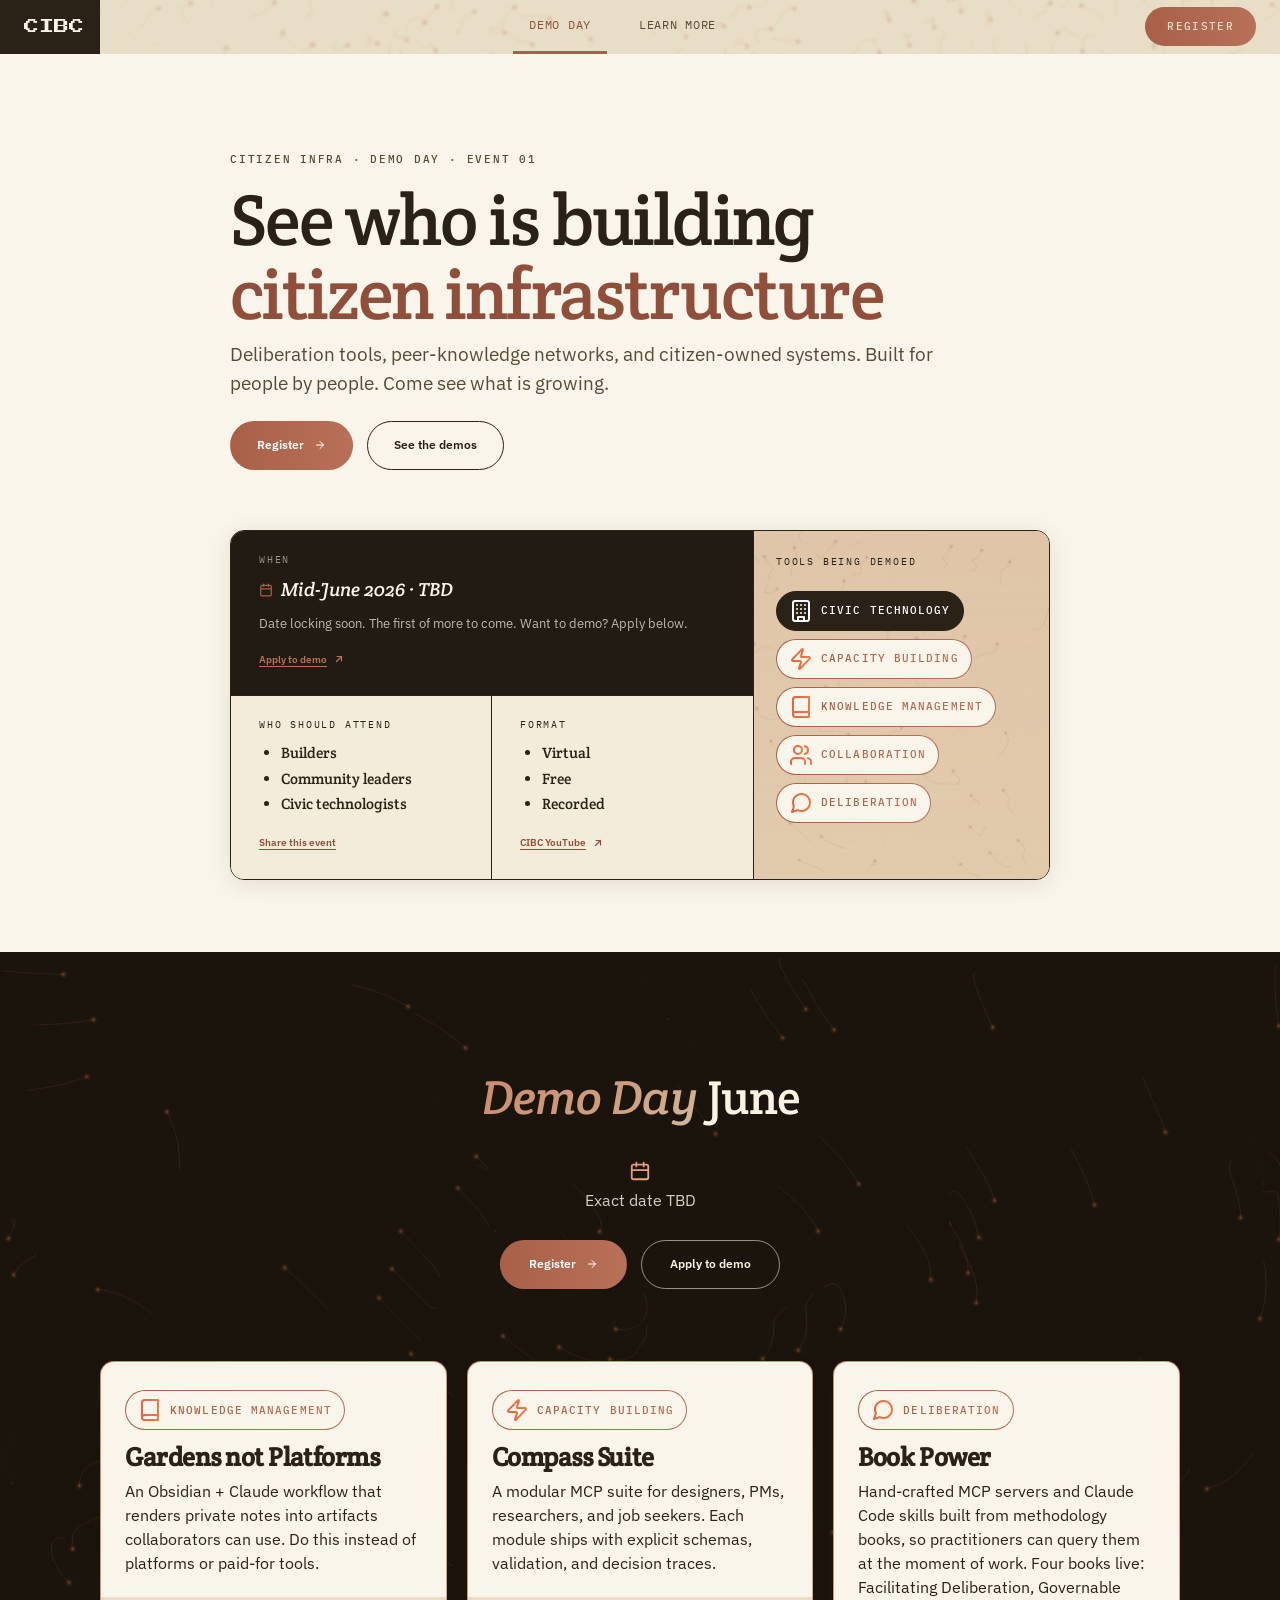
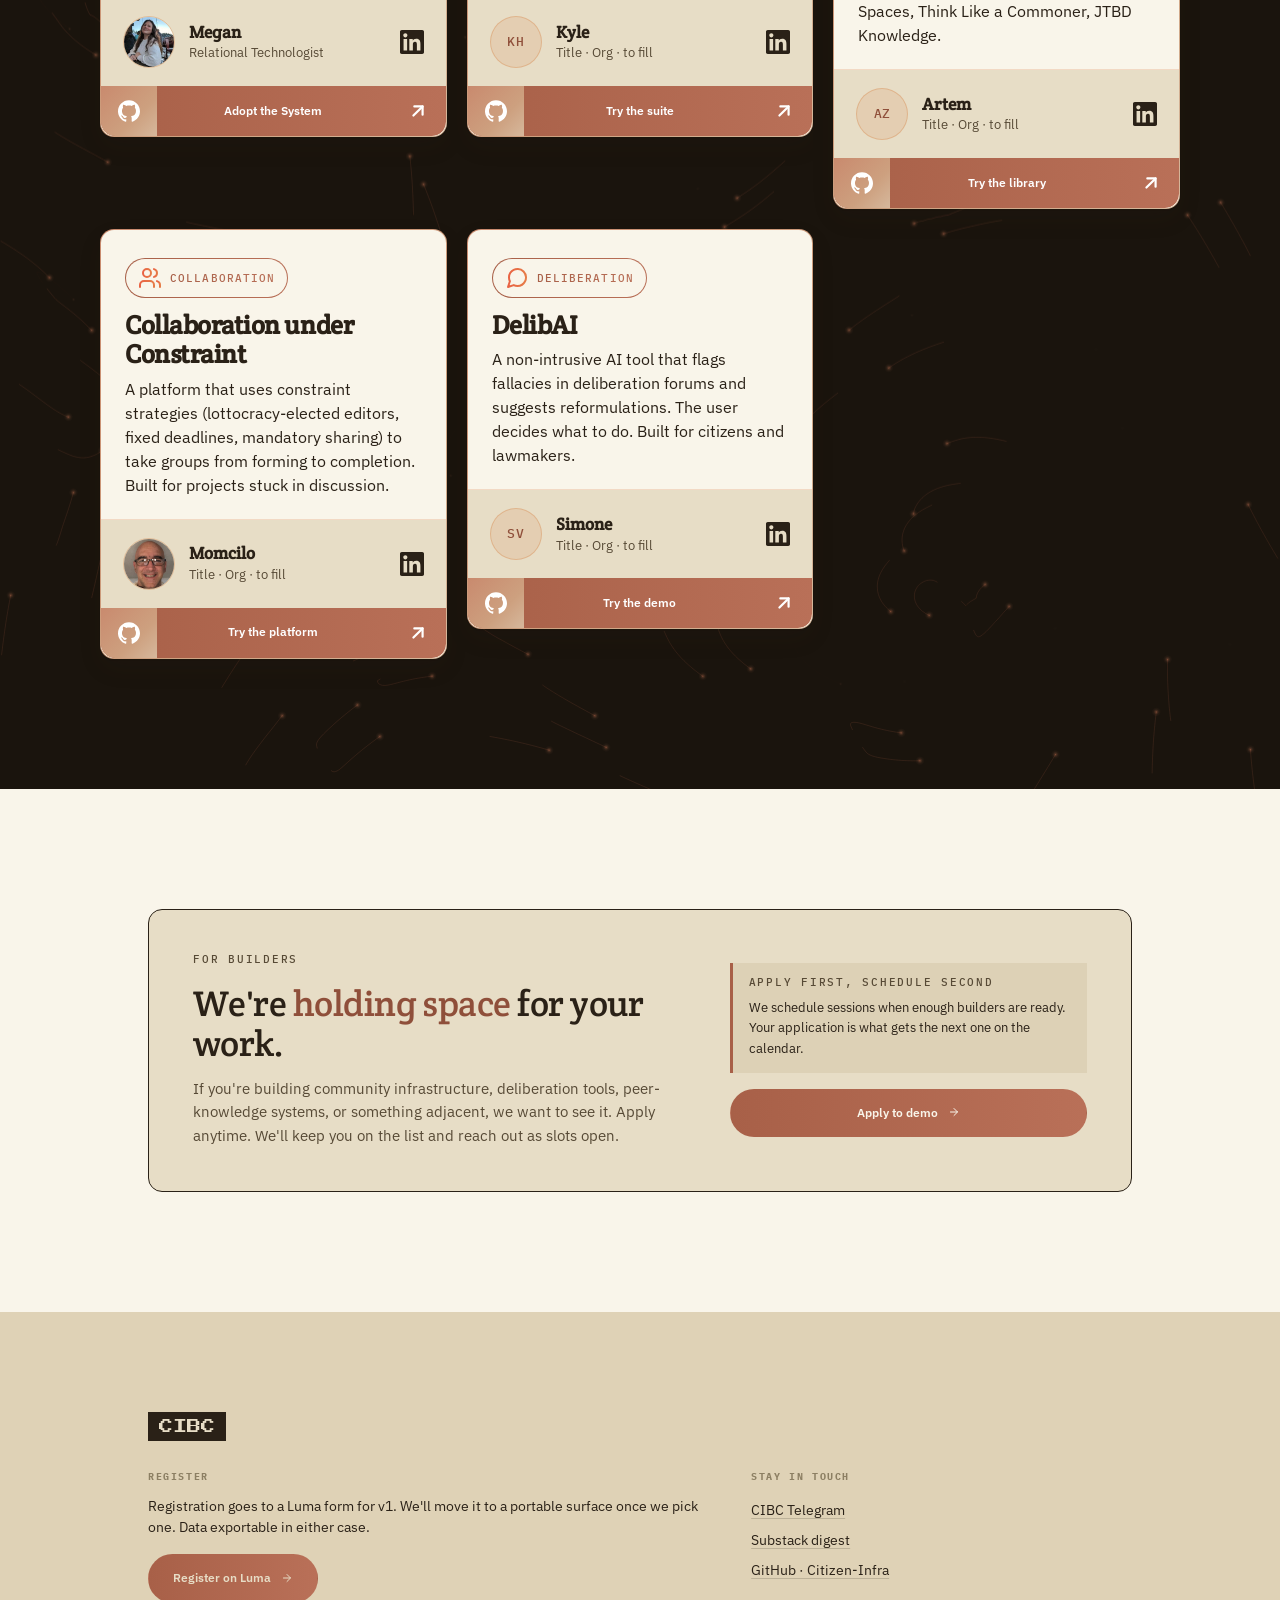
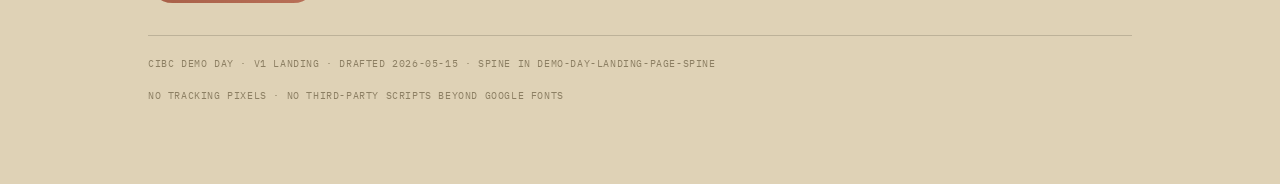
==== index.html @ 802aef47 "Extract shared styles into theme.css across all pages Factor common CSS out of the 6 pages into a si" ====
<!DOCTYPE html>
<html lang="en">
<head>
<meta charset="UTF-8">
<link rel="icon" href="assets/favicon.svg" type="image/svg+xml">
<meta name="viewport" content="width=device-width, initial-scale=1.0">
<title>CIBC Demo Day · Register</title>
<link rel="preconnect" href="https://fonts.googleapis.com">
<link rel="preconnect" href="https://fonts.gstatic.com" crossorigin>
<link href="https://fonts.googleapis.com/css2?family=Crete+Round:ital@0;1&family=IBM+Plex+Sans:wght@400;500;600;700&family=IBM+Plex+Mono:wght@400;500&family=Caveat:wght@500;600;700&family=Press+Start+2P&display=swap" rel="stylesheet">
<link rel="stylesheet" href="theme.css">
<style>
  
  * { box-sizing: border-box; margin: 0; padding: 0; }
    html { background: var(--bg-warm-2); min-height: 100vh; }
  html, body {
    color: var(--ink);
    font-family: var(--body);
    font-size: 16px;
    line-height: 1.55;
    -webkit-font-smoothing: antialiased;
    text-rendering: optimizeLegibility;
  }
  body { background: var(--paper-white); }
  ::selection { background: var(--accent); color: var(--paper-white); }
  a { color: inherit; }

  body {
    background: var(--paper-white);
    min-height: 100vh;
  }

  .page {
    max-width: 1080px;
    margin: 0 auto;
    padding: 0 clamp(20px, 4vw, 48px) 0;
    position: relative;
    z-index: 1;
  }

  /* ============ NAV COMPONENT ============
     Full-bleed cream bar with a Field atmosphere layer behind the content.
     Active-state underline extends to the very bottom of the bar.
     Structure: .nav (full-width, cream) > [canvas, field-veil, .nav-inner > brand/links/cta] */
  .nav {
    position: sticky;
    top: 0;
    z-index: 100;
    margin-left: calc(-50vw + 50%);
    margin-right: calc(-50vw + 50%);
    width: 100vw;
    background: var(--bg-warm);
    overflow: hidden;
    isolation: isolate;
  }
  .nav .field-canvas {
    position: absolute;
    inset: 0;
    width: 100%;
    height: 100%;
    display: block;
    pointer-events: none;
    z-index: 0;
  }
  .nav .field-veil {
    position: absolute;
    inset: 0;
    pointer-events: none;
    background: rgba(246, 236, 217, 0.11);
    backdrop-filter: blur(1.5px) saturate(1.03);
    -webkit-backdrop-filter: blur(1.5px) saturate(1.03);
    z-index: 1;
  }
  .nav-inner {
    position: relative;
    z-index: 2;
    max-width: none;
    margin: 0;
    padding: 0 24px 0 16px;
    display: flex;
    justify-content: space-between;
    align-items: stretch;
    gap: 14px;
    min-height: 0;
  }
  .nav-cta { flex-shrink: 0; white-space: nowrap; align-self: center; }
  .brand {
    align-self: stretch;
    margin-left: -16px;
    display: flex;
    align-items: stretch;
    color: var(--ink);
    text-decoration: none;
    flex-shrink: 0;
  }
  .brand .brand-mark {
    font-family: var(--pixel);
    font-size: 15px;
    line-height: 1;
    background: var(--ink);
    color: var(--paper-white);
    padding: 0 16px 0 24px;
    border-radius: 0;
    display: flex;
    align-items: center;
    letter-spacing: 0;
  }
  .brand em {
    font-family: var(--serif);
    font-style: normal;
    color: var(--ink);
    font-weight: 700;
    font-size: 20px;
    line-height: 1;
    letter-spacing: -0.015em;
    font-variation-settings: "opsz" 24, "SOFT" 30;
  }
  .nav-cta {
    background: var(--gradient-primary);
    color: var(--bg-warm);
    padding: 11px 22px;
    border-radius: 100px;
    font-family: var(--mono);
    font-size: 11px;
    letter-spacing: 0.12em;
    text-transform: uppercase;
    text-decoration: none;
    font-weight: 500;
    transition: filter 150ms;
  }
  .nav-cta:hover { filter: brightness(0.92); }
  .nav-links {
    display: flex;
    align-items: stretch;
    gap: 16px;
    flex: 1;
    justify-content: center;
    min-width: 0;
    flex-wrap: wrap;
    align-self: stretch;
  }
  .nav-link {
    font-family: var(--mono);
    font-size: 12px;
    letter-spacing: 0.06em;
    text-transform: uppercase;
    color: var(--ink-soft);
    text-decoration: none;
    padding: 16px 16px;
    border-bottom: 3px solid transparent;
    transition: color 150ms, border-color 150ms;
    white-space: nowrap;
    display: inline-flex;
    align-items: center;
  }
  .nav-link:hover { color: var(--ink); border-bottom-color: var(--accent); }
  .nav-link-current {
    color: var(--accent-deep);
    border-bottom-color: var(--accent);
  }
  /* Hamburger toggle (mobile only) · .nav itself stays sticky (set above) */
  .nav-toggle {
    display: none;
    background: none;
    border: none;
    padding: 8px;
    margin: 0;
    cursor: pointer;
    color: var(--ink);
    flex-shrink: 0;
    align-items: center;
    justify-content: center;
  }
  .nav-toggle svg { display: block; width: 22px; height: 22px; }
  .nav-toggle .icon-close { display: none; }
  .nav-toggle[aria-expanded="true"] .icon-open { display: none; }
  .nav-toggle[aria-expanded="true"] .icon-close { display: block; }
  @media (max-width: 720px) {
    .nav-toggle { display: inline-flex; }
    .nav-links {
      position: fixed;
      top: 40px;
      left: 0;
      right: 0;
      flex-direction: column;
      align-items: stretch;
      gap: 0;
      padding: 8px 24px 12px;
      background: var(--paper-white);
      border: 1px solid var(--rule);
      border-radius: 12px;
      box-shadow: 0 12px 28px rgba(60, 40, 20, 0.10);
      display: none;
      z-index: 50;
    }
    .nav-links.is-open { display: flex; }
    .nav-link {
      width: 100%;
      padding: 14px 0;
      border-bottom: 1px solid var(--rule-soft);
      font-size: 12px;
      letter-spacing: 0.06em;
    }
    .nav-link:last-child { border-bottom: none; }
    .nav-link-current { border-bottom-color: var(--rule-soft); }
  }

  /* ============ HERO ============ */
  .hero {
    position: relative;
    margin-left: calc(-50vw + 50%);
    margin-right: calc(-50vw + 50%);
    width: 100vw;
    max-width: none;
    padding: clamp(56px, 9vw, 100px) clamp(20px, 4vw, 48px) clamp(40px, 7vw, 72px);
    overflow: hidden;
    isolation: isolate;
  }
  .hero-inner {
    position: relative;
    z-index: 2;
    max-width: 820px;
    margin-left: auto;
    margin-right: auto;
  }
  .hero .field-veil {
    background: linear-gradient(to bottom, rgba(254, 253, 249, 0) 0%, rgba(254, 253, 249, 0.30) 100%);
    backdrop-filter: blur(1.5px) saturate(1.03);
    -webkit-backdrop-filter: blur(1.5px) saturate(1.03);
  }
  .hero-eyebrow {
    font-family: var(--mono);
    font-weight: 500;
    font-size: 11px;
    line-height: 1;
    letter-spacing: 0.16em;
    text-transform: uppercase;
    color: var(--ink-soft);
    margin: 0 0 18px;
    display: block;
  }
  .hero h1 {
    font-family: var(--serif);
    font-variation-settings: "opsz" 144, "SOFT" 50;
    font-weight: 500;
    font-size: clamp(34px, 6.4vw, 72px);
    line-height: 1.04;
    letter-spacing: -0.022em;
    color: var(--ink);
    margin-bottom: 8px;
  }
  .hero h1 em {
    font-style: italic;
    font-variation-settings: "opsz" 144, "SOFT" 100;
    color: var(--accent);
    font-weight: 400;
  }
  .hero-deck {
    font-family: var(--serif);
    font-variation-settings: "opsz" 36, "SOFT" 60;
    font-size: clamp(18px, 2.2vw, 22px);
    line-height: 1.5;
    color: var(--ink-soft);
    max-width: 58ch;
    margin-bottom: 32px;
    font-weight: 400;
  }

  .meta-strip {
    display: flex;
    gap: 28px;
    flex-wrap: wrap;
    padding: 18px 0 12px;
    border-top: 1px solid var(--rule);
  }
  .meta-item { display: flex; flex-direction: column; gap: 4px; }
  .meta-label {
    font-family: var(--mono);
    font-size: 11px;
    letter-spacing: 0.14em;
    text-transform: uppercase;
    color: var(--ink-soft);
  }
  .meta-value {
    font-family: var(--serif);
    font-variation-settings: "opsz" 18, "SOFT" 60;
    font-weight: 500;
    font-size: 15px;
    color: var(--ink);
  }
  .meta-value.tbd {
    color: var(--accent-deep);
    font-style: italic;
  }

  .cta-row { display: flex; gap: 14px; flex-wrap: wrap; }
  .btn {
    font-family: var(--body);
    font-size: 12px;
    padding: 14px 24px;
    text-decoration: none;
    font-weight: 600;
    border-radius: 100px;
    transition: all 150ms ease;
    display: inline-flex;
    align-items: center;
    justify-content: center;
    gap: 10px;
    cursor: pointer;
    border: 1.5px solid var(--ink);
  }
  .btn-primary { background: var(--gradient-primary); color: var(--paper-white); border-color: transparent; }
  .btn-primary:hover { filter: brightness(0.92); }
  .btn-ghost { background: transparent; color: var(--ink); }
  .btn-ghost:hover { background: var(--ink); color: var(--bg-warm); }
  .btn .arrow { transition: transform 150ms; }
  .btn:hover .arrow { transform: translateX(3px); }

  /* ============ SECTION SCAFFOLDING ============ */
  .section {
    margin: clamp(72px, 11vw, 120px) 0;
  }
  .section-head { margin-bottom: 36px; max-width: 720px; }
  .section-num {
    font-family: var(--mono);
    font-size: 10px;
    letter-spacing: 0;
    color: var(--ink-faint);
    margin-bottom: 16px;
    padding-bottom: 10px;
    border-bottom: 1px solid var(--rule);
    display: inline-block;
    line-height: 1;
  }
  .section h2 {
    font-family: var(--serif);
    font-variation-settings: "opsz" 96, "SOFT" 50;
    font-weight: 500;
    font-size: clamp(30px, 4.4vw, 48px);
    line-height: 1.08;
    letter-spacing: -0.018em;
    color: var(--ink);
    margin-bottom: 16px;
  }
  .section h2 em {
    font-style: italic;
    font-variation-settings: "opsz" 96, "SOFT" 100;
    color: var(--accent);
    font-weight: 400;
  }
  .section-deck {
    font-family: var(--serif);
    font-variation-settings: "opsz" 24, "SOFT" 60;
    font-weight: 400;
    font-size: 17px;
    line-height: 1.55;
    color: var(--ink-soft);
    max-width: 56ch;
  }


  /* ============ HERO · v3 redesign ============ */
  .hero-title {
    font-family: var(--serif);
    font-variation-settings: "opsz" 144, "SOFT" 50;
    font-weight: 500;
    font-size: clamp(40px, 6vw, 72px);
    line-height: 1.04;
    letter-spacing: -0.022em;
    color: var(--ink);
    margin: 0 0 8px;
    text-wrap: balance;
  }
  .hero-title .gradient-text {
    color: var(--accent-deep);
    font-style: normal;
  }
  .hero-deck {
    font-family: var(--body);
    font-style: normal;
    font-size: clamp(16px, 1.8vw, 19px);
    line-height: 1.5;
    color: var(--ink-soft);
    margin: 0 0 24px;
    max-width: 64ch;
  }
  .hero-ctas {
    display: flex;
    gap: 14px;
    margin: 0 0 60px;
    flex-wrap: wrap;
  }
  .hero-btn {
    font-family: var(--body);
    font-weight: 600;
    font-size: 12px;
    padding: 14px 26px;
    border-radius: 100px;
    text-decoration: none;
    display: inline-flex;
    align-items: center;
    justify-content: center;
    gap: 10px;
    border: 1.5px solid transparent;
    transition: filter 150ms, background 150ms, border-color 150ms;
    cursor: pointer;
  }
  .hero-btn-primary { background: var(--gradient-primary); color: #ffffff; }
  .hero-btn-primary:hover { filter: brightness(1.06); }
  .hero-btn-primary .hero-btn-arrow { transition: transform 150ms; }
  .hero-btn-primary:hover .hero-btn-arrow { transform: translateX(3px); }
  .hero-btn-ghost { background: transparent; color: var(--ink); border-color: var(--ink); }
  .hero-btn-ghost:hover { background: rgba(42, 34, 24, 0.06); }

  /* Hero info card (cream main + slightly deeper side) */
  .hero-info-card {
    display: grid;
    grid-template-columns: minmax(0, 1fr) 296px;
    background: var(--bg-warm);
    border: 1px solid var(--ink);
    border-radius: 14px;
    overflow: hidden;
    box-shadow: 0 4px 22px var(--paper-shadow);
  }
  .hero-info-main {
    padding: 0;
    display: flex;
    flex-direction: column;
  }
  .info-block-when {
    background: var(--bg-deep);
    padding: 24px 28px 26px;
    border-bottom: 1px solid var(--ink);
  }
  /* WHEN block: dark panel highlight (per Megan 2026-06-03) */
  .info-block-when .info-label { color: rgba(249, 245, 234, 0.55); }
  .info-block-when .info-when-date { color: var(--paper-white); }
  .info-block-when .info-when-note { color: rgba(249, 245, 234, 0.72); }
  .info-block-when .info-action-link { color: var(--terra-soft); }
  .info-block-when .info-action-link:hover { color: var(--paper-white); }
  .info-label {
    font-family: var(--mono);
    font-size: 10px;
    letter-spacing: 0.18em;
    text-transform: uppercase;
    color: var(--ink);
    display: block;
    margin-bottom: 10px;
    line-height: 1;
  }
  .info-when-row { display: inline-flex; align-items: center; gap: 8px; margin-bottom: 10px; }
  .info-when-icon { width: 14px; height: 14px; color: var(--accent); display: inline-flex; }
  .info-when-icon svg { width: 100%; height: 100%; }
  .info-when-date {
    font-family: var(--serif);
    font-style: italic;
    font-weight: 500;
    font-size: clamp(17px, 1.6vw, 19px);
    color: var(--accent-deep);
  }
  .info-when-note {
    font-family: var(--body);
    font-size: 13px;
    line-height: 1.55;
    color: var(--ink-soft);
    margin: 0 0 10px;
    max-width: 56ch;
  }
  .hero-info-grid {
    display: grid;
    grid-template-columns: 1fr 1fr;
    background: var(--bg-card);
  }
  .hero-info-grid > .info-block { padding: 24px 28px 26px; }
  .hero-info-grid > .info-block:first-child { border-right: 1px solid var(--ink); }
  .info-list {
    font-family: var(--serif);
    font-weight: 500;
    font-size: 15px;
    color: var(--ink);
    line-height: 1.55;
    list-style: disc;
    margin: 0 0 12px;
    padding-left: 22px;
  }
  .info-list li { padding: 1px 0; }
  .info-action-link {
    font-family: var(--body);
    font-weight: 600;
    font-size: 10px;
    color: var(--accent-deep);
    text-decoration: underline;
    text-underline-offset: 3px;
    display: inline-flex;
    align-items: center;
    gap: 6px;
    transition: color 150ms;
  }
  .info-action-link:hover { color: var(--accent); }
  .info-action-link .ext-arrow { width: 12px; height: 12px; display: inline-flex; }
  .info-action-link .ext-arrow svg { width: 100%; height: 100%; }

  /* Side panel · topic pills */
  .hero-info-side {
    position: relative;
    padding: 26px 22px;
    background:
      linear-gradient(204deg, rgba(233, 98, 67, 0.14) 2.88%, rgba(227, 124, 73, 0.14) 82.38%),
      var(--bg-warm-2);
    border-left: 1px solid var(--ink);
    display: flex;
    flex-direction: column;
    gap: 14px;
    overflow: hidden;
    isolation: isolate;
  }
  .hero-info-side .field-canvas {
    position: absolute;
    inset: 0;
    width: 100%;
    height: 100%;
    display: block;
    pointer-events: none;
    z-index: 0;
  }
  .hero-info-side .field-veil {
    position: absolute;
    inset: 0;
    pointer-events: none;
    background: linear-gradient(to bottom, rgba(240, 227, 200, 0.10) 0%, rgba(240, 227, 200, 0.18) 100%);
    backdrop-filter: blur(0.5px) saturate(1.015);
    -webkit-backdrop-filter: blur(0.5px) saturate(1.015);
    z-index: 1;
  }
  .hero-info-side > .info-label,
  .hero-info-side > .topic-pills { position: relative; z-index: 2; }
  .topic-pills {
    display: flex;
    flex-direction: column;
    align-items: flex-start;
    gap: 8px;
  }
  .topic-pill {
    display: inline-flex;
    align-items: center;
    gap: 8px;
    padding: 7px 12px;
    background:
      linear-gradient(var(--paper-white), var(--paper-white)) padding-box,
      var(--gradient-primary) border-box;
    border: 1.5px solid transparent;
    border-radius: 100px;
    font-family: var(--mono);
    font-weight: 500;
    font-size: 11px;
    line-height: 1;
    letter-spacing: 0.10em;
    text-transform: uppercase;
    white-space: nowrap;
    box-sizing: border-box;
  }
  .topic-pill-label {
    background: var(--gradient-primary);
    -webkit-background-clip: text;
    background-clip: text;
    -webkit-text-fill-color: transparent;
    color: transparent;
  }
  .topic-pill-icon { width: 24px; height: 24px; display: inline-flex; align-items: center; justify-content: center; flex-shrink: 0; }
  .topic-pill-icon svg { width: 100%; height: 100%; }
  .topic-pill.is-active {
    background: var(--ink);
    border-color: var(--ink);
  }
  .topic-pill.is-active .topic-pill-label {
    background: none;
    -webkit-text-fill-color: #ffffff;
    color: #ffffff;
  }
  .topic-pill.is-active .topic-pill-icon svg {
    stroke: #ffffff;
  }

  /* Topic pill · same size in cards and side panel */
  .demo-card .topic-pill-icon { width: 24px; height: 24px; }


  @media (max-width: 820px) {
    .hero-info-card { grid-template-columns: 1fr; }
    .hero-info-side { border-left: none; border-top: 1px solid var(--ink); }
    .hero-info-grid { grid-template-columns: 1fr; }
    .hero-info-grid > .info-block:first-child { border-right: none; border-bottom: 1px solid var(--ink); }
  }
  /* ============ /HERO · v3 redesign ============ */

  /* ============ BLOCK 3 · DEMOS · Field particle atmosphere behind title + grid ============ */
  .section-demos {
    position: relative;
    margin-left: calc(-50vw + 50%);
    margin-right: calc(-50vw + 50%);
    width: 100vw;
    padding: clamp(72px, 10vw, 120px) clamp(20px, 4vw, 48px) clamp(80px, 11vw, 130px);
    background: #0e0a07;
    overflow: hidden;
    margin-top: 0;
    margin-bottom: clamp(72px, 11vw, 120px);
    isolation: isolate;
  }
  .section-demos h2 { color: rgba(255, 248, 232, 0.98); }
  .section-demos h2 em { color: var(--accent); }

  /* Demos section header · gradient title + eyebrow + CTA pair */
  .section-head-demos {
    position: relative;
    z-index: 2;
    margin: 0 auto clamp(48px, 7vw, 72px);
    text-align: center;
    max-width: 960px;
    display: flex;
    flex-direction: column;
    align-items: center;
    gap: 28px;
  }
  .demos-title {
    font-family: var(--serif);
    font-variation-settings: "opsz" 96, "SOFT" 50;
    font-size: clamp(48px, 7vw, 76px);
    font-weight: 500;
    line-height: 1.05;
    letter-spacing: -0.02em;
    color: rgba(255, 248, 232, 0.98);
    margin: 0;
  }
  .demos-title .gradient-text {
    background: var(--gradient-light-text);
    -webkit-background-clip: text;
    background-clip: text;
    color: transparent;
    font-style: italic;
    font-variation-settings: "opsz" 96, "SOFT" 100;
  }
  .demos-eyebrow {
    display: inline-flex;
    flex-direction: column;
    align-items: center;
    gap: 6px;
    margin-top: -8px;
  }
  .demos-eyebrow-icon {
    width: 22px;
    height: 22px;
    display: inline-flex;
  }
  .demos-eyebrow-icon svg { width: 100%; height: 100%; display: block; }
  .demos-eyebrow-text {
    font-family: var(--body);
    font-weight: 400;
    font-size: 16px;
    letter-spacing: 0;
    text-transform: none;
    color: rgba(255, 248, 232, 0.82);
  }
  .demos-ctas {
    display: flex;
    gap: 14px;
    flex-wrap: wrap;
    justify-content: center;
  }
  .demos-btn {
    font-family: var(--body);
    font-weight: 600;
    font-size: 12px;
    padding: 14px 28px;
    border-radius: 100px;
    text-decoration: none;
    display: inline-flex;
    align-items: center;
    justify-content: center;
    gap: 10px;
    transition: filter 150ms, background 150ms, border-color 150ms;
    border: 1.5px solid transparent;
    cursor: pointer;
  }
  .demos-btn-primary {
    background: var(--gradient-primary);
    color: #ffffff;
  }
  .demos-btn-primary:hover { filter: brightness(1.06); }
  .demos-btn-primary .demos-btn-arrow { transition: transform 150ms; }
  .demos-btn-primary:hover .demos-btn-arrow { transform: translateX(3px); }
  .demos-btn-ghost {
    background: transparent;
    color: rgba(255, 248, 232, 0.98);
    border-color: rgba(255, 248, 232, 0.55);
  }
  .demos-btn-ghost:hover {
    background: rgba(255, 248, 232, 0.08);
    border-color: rgba(255, 248, 232, 0.85);
  }
  .field-canvas {
    position: absolute;
    inset: 0;
    width: 100%;
    height: 100%;
    display: block;
    pointer-events: none;
    z-index: 0;
  }
  .field-veil {
    position: absolute;
    inset: 0;
    pointer-events: none;
    background: rgba(14, 10, 7, 0.025);
    backdrop-filter: blur(0.6px) saturate(1.04);
    -webkit-backdrop-filter: blur(0.6px) saturate(1.04);
    z-index: 1;
  }
  .section-demos > .demos {
    position: relative;
    z-index: 2;
    max-width: 1080px;
    margin-left: auto;
    margin-right: auto;
  }

  /* Signals strip · lexicon hashtags (on light bg in hero) */
  .signals {
    margin: 0 0 36px;
    padding: 14px 0 18px;
    border-bottom: 1px solid var(--rule);
    display: flex;
    flex-wrap: wrap;
    gap: 8px 10px;
    align-items: center;
  }
  .signals-label {
    font-family: var(--mono);
    font-size: 10px;
    letter-spacing: 0.14em;
    text-transform: uppercase;
    line-height: 1;
    color: var(--ink-faint);
    margin-right: 6px;
    white-space: nowrap;
  }
  .signal {
    font-family: var(--mono);
    font-size: 11px;
    line-height: 1;
    padding: 7px 12px;
    border-radius: 100px;
    border: 1px solid rgba(212, 121, 61, 0.4);
    color: var(--ink);
    background: rgba(212, 121, 61, 0.08);
    white-space: nowrap;
    transition: background 150ms, border-color 150ms, color 150ms;
  }
  .signal .hash { color: var(--accent); margin-right: 3px; font-weight: 500; }
  .signal:hover {
    background: rgba(212, 121, 61, 0.16);
    border-color: rgba(212, 121, 61, 0.6);
  }

  /* Hero info card · cream background, contains meta-strip + signals */
  .hero-card {
    background: var(--bg-warm);
    border-radius: 14px;
    padding: clamp(22px, 3vw, 28px) clamp(22px, 3.5vw, 32px);
    margin: 0 0 32px;
    border: 1px solid rgba(212, 121, 61, 0.20);
    box-shadow: 0 2px 10px rgba(26, 26, 26, 0.04);
  }
  .hero-card .meta-strip {
    display: grid;
    grid-template-columns: repeat(3, minmax(0, 1fr));
    gap: 16px 28px;
    padding: 0 0 18px;
    border-top: none;
    border-bottom: 1px solid rgba(26, 26, 26, 0.10);
    margin-bottom: 16px;
  }
  @media (max-width: 640px) {
    .hero-card .meta-strip {
      grid-template-columns: 1fr;
      gap: 14px;
      padding-bottom: 16px;
      margin-bottom: 14px;
    }
  }
  .hero-card .signals {
    margin: 0;
    padding: 0;
    border-bottom: none;
  }
  .hero-card .signal {
    background: rgba(254, 253, 249, 0.85);
    border-color: rgba(212, 121, 61, 0.45);
  }
  .hero-card .signal:hover {
    background: var(--paper-white);
    border-color: rgba(212, 121, 61, 0.7);
  }

  .demos {
    display: grid;
    grid-template-columns: repeat(auto-fill, minmax(320px, 1fr));
    gap: 20px;
    align-items: start;
  }
  .demo-card {
    background:
      linear-gradient(var(--paper-white), var(--paper-white)) padding-box,
      var(--gradient-light-text) border-box;
    border: 1px solid transparent;
    border-radius: 14px;
    padding: 28px 24px 22px;
    display: flex;
    flex-direction: column;
    gap: 16px;
    /* Soft warm paper shadow that reads as lift on cream backgrounds
       and disappears into dark backgrounds (so the same component
       works on both the landing demos section and the resources
       page without a black blob landing on cream). */
    box-shadow:
      0 1px 2px rgba(60, 40, 20, 0.04),
      0 10px 24px rgba(60, 40, 20, 0.08);
    transition: transform 200ms, box-shadow 200ms;
    position: relative;
  }
  .demo-card:hover {
    transform: translateY(-2px);
    box-shadow:
      0 2px 4px rgba(60, 40, 20, 0.06),
      0 16px 32px rgba(60, 40, 20, 0.12);
  }
  .demo-card.tbd {
    background: rgba(20, 14, 8, 0.55);
    backdrop-filter: blur(2px);
    -webkit-backdrop-filter: blur(2px);
    border-style: dashed;
    border-color: rgba(212, 121, 61, 0.42);
  }
  .demo-card.tbd .demo-project { color: rgba(255, 220, 180, 0.9); }
  .demo-card.tbd .demo-desc { color: rgba(232, 220, 198, 0.82); }
  .demo-card.tbd .demo-presenter { color: rgba(255, 248, 232, 0.95); }
  .demo-card.tbd .demo-bio { color: rgba(232, 220, 198, 0.7); }
  .demo-card.tbd .demo-presenter-label { color: rgba(232, 220, 198, 0.45); }
  .demo-card.tbd .demo-footer { border-top-color: rgba(232, 220, 198, 0.18); }

  /* Top row · tag pills, left-aligned */
  .demo-top {
    display: flex;
    justify-content: flex-start;
    margin-bottom: -4px;
  }
  .demo-tag {
    font-family: var(--mono);
    font-size: 10px;
    letter-spacing: 0.14em;
    text-transform: uppercase;
    padding: 5px 12px;
    border-radius: 100px;
    background: transparent;
    color: var(--accent-deep);
    border: 1px solid var(--accent);
    white-space: nowrap;
  }
  .demo-tag.tbd { color: var(--ink-faint); border-color: rgba(0, 0, 0, 0.18); }

  .demo-top {
    display: flex;
    flex-wrap: wrap;
    gap: 6px;
    align-items: center;
  }

  /* Demo card footer · cream presenter strip + gradient action strip */
  .demo-footer {
    margin: 6px -24px -22px;
    border-top: 1px solid rgba(212, 121, 61, 0.22);
    border-bottom-left-radius: 14px;
    border-bottom-right-radius: 14px;
    overflow: hidden;
    display: flex;
    flex-direction: column;
  }
  .demo-presenter-zone {
    background: var(--bg-warm);
    padding: 18px 22px;
    display: flex;
    align-items: center;
    gap: 14px;
  }
  .demo-presenter-row { flex: 1; min-width: 0; }
  .presenter-linkedin {
    width: 24px;
    height: 24px;
    color: var(--ink);
    display: inline-flex;
    align-items: center;
    justify-content: center;
    flex-shrink: 0;
    transition: color 150ms;
  }
  .presenter-linkedin:hover { color: var(--accent-deep); }
  .presenter-linkedin svg { width: 100%; height: 100%; display: block; fill: currentColor; }

  .demo-action-zone {
    background: var(--gradient-primary);
    padding: 0;
    display: flex;
    align-items: stretch;
    gap: 0;
    border-top: 0;
    border-bottom-left-radius: 14px;
    border-bottom-right-radius: 14px;
    min-height: 50px;
  }
  .demo-action-github,
  .demo-action-arrow {
    width: 56px;
    display: inline-flex;
    align-items: center;
    justify-content: center;
    color: #ffffff;
    transition: filter 150ms;
  }
  .demo-action-github {
    background: var(--gradient-light-text);
    border-bottom-left-radius: 14px;
  }
  .demo-action-arrow { border-bottom-right-radius: 14px; }
  .demo-action-github:hover,
  .demo-action-arrow:hover { filter: brightness(1.06); }
  .demo-action-github svg { width: 22px; height: 22px; display: block; fill: currentColor; }
  .demo-action-arrow svg { width: 22px; height: 22px; display: block; }
  .demo-action-product {
    flex: 1;
    display: inline-flex;
    align-items: center;
    justify-content: center;
    color: #ffffff;
    font-family: var(--body);
    font-weight: 600;
    font-size: 12px;
    text-decoration: none;
    padding: 14px 8px;
    transition: filter 150ms;
  }
  .demo-action-product:hover { filter: brightness(1.05); }
  .demo-action-product.tbd { color: rgba(255,255,255,0.85); }
  .demo-action-zone .demo-social {
    display: flex;
    gap: 16px;
    align-items: center;
    padding: 12px 22px;
  }
  .demo-action-zone .demo-social-link {
    width: 20px;
    height: 20px;
    color: #ffffff;
    display: inline-flex;
    align-items: center;
    justify-content: center;
    transition: opacity 150ms;
  }
  .demo-action-zone .demo-social-link:hover { opacity: 0.78; }
  .demo-action-zone .demo-social-link svg { width: 100%; height: 100%; display: block; fill: currentColor; }
  .demo-action-zone .demo-product-link {
    color: #ffffff;
    font-family: var(--mono);
    font-weight: 500;
    font-size: 12px;
    letter-spacing: 0.10em;
    text-transform: uppercase;
    font-style: normal;
    text-decoration: none;
    display: inline-flex;
    align-items: center;
    justify-content: center;
    gap: 10px;
    background: var(--gradient-primary);
    padding: 12px 22px;
    border-radius: 0;
    border-bottom-right-radius: 14px;
    transition: filter 150ms, transform 150ms;
  }
  .demo-action-zone .demo-product-link:hover { filter: brightness(1.06); }
  .demo-action-zone .demo-product-link:active { transform: translateY(1px); }
  .demo-action-zone .demo-product-link .ext-arrow {
    width: 14px;
    height: 14px;
    display: inline-block;
  }
  .demo-action-zone .demo-product-link .ext-arrow svg { width: 100%; height: 100%; display: block; }
  .demo-action-zone .demo-product-link.tbd { color: rgba(255,255,255,0.92); }

  .demo-presenter-row {
    display: flex;
    gap: 14px;
    align-items: center;
  }
  .demo-avatar {
    width: 52px;
    height: 52px;
    min-width: 52px;
    border-radius: 50%;
    background: rgba(212, 121, 61, 0.14);
    border: 1px solid rgba(212, 121, 61, 0.32);
    display: flex;
    align-items: center;
    justify-content: center;
    font-family: var(--mono);
    font-size: 13px;
    font-weight: 500;
    letter-spacing: 0.04em;
    color: var(--accent-deep);
    overflow: hidden;
  }
  .demo-avatar.has-photo { background: transparent; }
  .demo-avatar.has-photo img {
    width: 100%;
    height: 100%;
    object-fit: cover;
    display: block;
  }
  .demo-presenter-text { flex: 1; min-width: 0; }

  .demo-links {
    display: flex;
    justify-content: space-between;
    align-items: center;
    gap: 12px;
    padding-top: 12px;
    border-top: 1px solid rgba(212, 121, 61, 0.18);
    flex-wrap: wrap;
  }
  .demo-social {
    display: flex;
    gap: 14px;
    align-items: center;
  }
  .demo-social-link {
    width: 18px;
    height: 18px;
    color: var(--ink);
    display: inline-flex;
    align-items: center;
    justify-content: center;
    transition: color 150ms;
  }
  .demo-social-link:hover { color: var(--accent); }
  .demo-social-link svg { width: 100%; height: 100%; display: block; }
  .demo-product-link {
    font-family: var(--mono);
    font-size: 11px;
    letter-spacing: 0.08em;
    text-transform: uppercase;
    color: var(--ink);
    text-decoration: none;
    display: inline-flex;
    align-items: center;
    gap: 6px;
    transition: color 150ms;
  }
  .demo-link {
    font-family: var(--mono);
    font-size: 11px;
    letter-spacing: 0.06em;
    text-transform: uppercase;
    color: var(--accent-deep);
    text-decoration: none;
    border-bottom: 1px solid rgba(212, 121, 61, 0.4);
    padding-bottom: 1px;
    transition: color 150ms, border-color 150ms;
  }
  .demo-link:hover {
    color: var(--accent);
    border-color: var(--accent);
  }
  .demo-link.tbd {
    color: var(--ink-faint);
    border-color: rgba(0, 0, 0, 0.15);
    font-style: italic;
    text-transform: none;
    letter-spacing: 0;
    cursor: default;
  }

  .demo-project {
    font-family: var(--serif);
    font-variation-settings: "opsz" 36, "SOFT" 50;
    font-weight: 600;
    font-size: 26px;
    color: var(--ink);
    line-height: 1.12;
    letter-spacing: -0.018em;
  }
  .demo-desc {
    font-family: var(--body);
    font-size: 15.5px;
    line-height: 1.55;
    color: var(--ink);
    margin-top: -8px;
  }
  .demo-explore {
    font-family: var(--mono);
    font-size: 11px;
    letter-spacing: 0.08em;
    margin-top: -2px;
  }
  .demo-explore a {
    color: var(--accent-deep);
    text-decoration: none;
    border-bottom: 1px solid rgba(164, 84, 28, 0.35);
    padding-bottom: 1px;
    transition: color 0.15s, border-color 0.15s;
  }
  .demo-explore a:hover {
    color: var(--accent);
    border-bottom-color: var(--accent);
  }
  .demo-feedback {
    background: var(--bg-warm-2);
    border-left: 3px solid var(--accent);
    border-radius: 6px;
    padding: 12px 14px;
  }
  .demo-feedback .label {
    font-family: var(--mono);
    font-size: 9px;
    letter-spacing: 0.16em;
    text-transform: uppercase;
    color: var(--accent);
    margin-bottom: 6px;
  }
  .demo-feedback p {
    font-family: var(--serif);
    font-style: italic;
    font-size: 13.5px;
    line-height: 1.5;
    color: var(--ink);
  }
  .demo-card.tbd .demo-feedback {
    background: rgba(0, 0, 0, 0.32);
    border-left-color: rgba(212, 121, 61, 0.6);
  }
  .demo-card.tbd .demo-feedback .label { color: rgba(212, 121, 61, 0.9); }
  .demo-card.tbd .demo-feedback p { color: rgba(232, 220, 198, 0.85); }



  .demo-presenter-label {
    font-family: var(--mono);
    font-size: 10.5px;
    letter-spacing: 0.16em;
    text-transform: uppercase;
    color: var(--ink-soft);
    margin-bottom: 6px;
  }
  .demo-presenter {
    font-family: var(--serif);
    font-variation-settings: "opsz" 24, "SOFT" 60;
    font-weight: 600;
    font-size: 17px;
    color: var(--ink);
    line-height: 1.2;
  }
  .demo-bio {
    font-family: var(--body);
    font-size: 12.5px;
    color: var(--ink-soft);
    margin-top: 3px;
    line-height: 1.45;
  }
  .demo-bio-tbd {
    font-family: var(--body);
    font-size: 13px;
    color: var(--ink-soft);
    margin-top: 2px;
    line-height: 1.4;
  }
  .demo-card.tbd .demo-bio-tbd {
    color: rgba(232, 220, 198, 0.62);
    background: rgba(212, 121, 61, 0.12);
    border-color: rgba(212, 121, 61, 0.4);
  }

  /* ============ APPLY TO DEMO ============ */
  .apply {
    background: var(--bg-warm);
    border: 1.5px solid var(--ink);
    border-radius: 14px;
    padding: clamp(28px, 4vw, 44px);
    display: grid;
    grid-template-columns: 1.4fr 1fr;
    gap: 36px;
    align-items: center;
  }
  .apply > :first-child { align-self: center; display: flex; flex-direction: column; justify-content: center; }
  .apply > .apply-side { align-self: center; }
  @media (max-width: 760px) { .apply { grid-template-columns: 1fr; gap: 24px; } }
  .apply-eyebrow {
    font-family: var(--mono);
    font-weight: 500;
    font-size: 11px;
    line-height: 1;
    letter-spacing: 0.16em;
    text-transform: uppercase;
    color: var(--ink-soft);
    margin: 0 0 18px;
    display: block;
  }
  .apply h3,
  .about-body h3 {
    font-family: var(--serif);
    font-variation-settings: "opsz" 72, "SOFT" 60;
    font-weight: 500;
    font-size: clamp(26px, 3.6vw, 36px);
    line-height: 1.12;
    color: var(--ink);
    letter-spacing: -0.015em;
    margin-bottom: 14px;
  }
  .apply h3 .gradient-text,
  .about-body h3 .gradient-text { color: var(--accent-deep); font-style: normal; }
  .apply h3 em,
  .about-body h3 em { font-style: italic; color: var(--accent); font-weight: 400; }
  .apply-body {
    font-family: var(--body);
    font-size: 15px;
    line-height: 1.55;
    color: var(--ink-soft);
  }
  .apply-side {
    display: flex;
    flex-direction: column;
    gap: 16px;
  }
  .apply-meta {
    padding: 14px 16px;
    background: var(--bg-warm-2);
    border-radius: 0;
    font-family: var(--body);
    font-size: 13px;
    line-height: 1.55;
    color: var(--ink);
    border-left: 3px solid var(--accent);
  }
  .apply-meta strong { font-family: var(--mono); font-weight: 500; font-size: 11px; line-height: 1; letter-spacing: 0.16em; text-transform: uppercase; color: var(--ink-soft); display: block; margin-bottom: 10px; }

  /* ============ BLOCK 4 · WHO CIBC IS ============ */
  .about {
    display: grid;
    grid-template-columns: 1.1fr 1fr;
    gap: clamp(28px, 5vw, 56px);
    align-items: stretch;
  }
  #about .cluster-map-card { display: flex; align-items: stretch; overflow: hidden; }
  #about .map-svg { width: 100%; height: 100%; object-fit: cover; object-position: center; }
  #about .about-body { align-self: center; }
  @media (max-width: 760px) {
    .about { grid-template-columns: 1fr; gap: 28px; }
  }
  .about-body {
    font-family: var(--body);
    font-size: clamp(15px, 1.6vw, 17px);
    line-height: 1.55;
    color: var(--ink-soft);
  }
  .about-body p {
    margin-bottom: 24px;
    max-width: 52ch;
  }
  .about-body em { font-style: italic; color: var(--accent); }
  .about-ctas {
    display: flex;
    flex-wrap: wrap;
    gap: 12px;
  }
  .cluster-map-card .map-head-row,
  .cluster-map-card .map-view-cta {
    display: none;
  }

  /* Full-bleed building-with section: bg-warm wall, map flush-left, text-side padding only */
  #about.section {
    margin-left: calc(-50vw + 50%);
    margin-right: calc(-50vw + 50%);
    width: 100vw;
    background: var(--bg-warm);
    margin-top: 0;
    margin-bottom: 0;
    padding-top: 0;
    padding-bottom: 0;
  }
  #about .cluster-map-card {
    background: transparent;
    border: none;
    border-radius: 0;
    padding: 0;
    box-shadow: none;
  }
  #about .about-body {
    padding: clamp(40px, 6vw, 80px) clamp(24px, 4vw, 64px) clamp(40px, 6vw, 80px) 0;
  }
  @media (max-width: 760px) {
    #about.section {
      padding: clamp(40px, 8vw, 60px) clamp(20px, 4vw, 48px);
    }
    #about .about-body {
      padding: 0;
    }
  }

  /* Cluster map embed */
  .cluster-map-card {
    background: var(--bg-warm);
    border: 1px solid var(--rule);
    border-radius: 14px;
    padding: clamp(20px, 3vw, 28px);
    box-shadow: 0 4px 14px var(--paper-shadow);
  }
  .map-head-row {
    display: flex;
    justify-content: space-between;
    align-items: baseline;
    flex-wrap: wrap;
    gap: 16px;
    margin-bottom: 16px;
    padding-bottom: 14px;
    border-bottom: 1px solid var(--rule-soft);
  }
  .map-head-left h4 {
    font-family: var(--serif);
    font-variation-settings: "opsz" 36, "SOFT" 60;
    font-weight: 500;
    font-size: 22px;
    color: var(--ink);
    line-height: 1.2;
  }
  .map-head-left h4 em { font-style: italic; color: var(--accent); }
  .map-head-eyebrow {
    font-family: var(--mono);
    font-size: 9px;
    color: var(--ink-faint);
    line-height: 1;
    margin-bottom: 8px;
  }
  .map-legend {
    font-family: var(--body);
    font-style: italic;
    font-size: 11.5px;
    color: var(--ink-faint);
    display: inline-flex;
    gap: 12px;
    flex-wrap: wrap;
  }
  .map-legend span { display: inline-flex; align-items: center; gap: 5px; }
  .map-legend .swatch { width: 9px; height: 9px; border-radius: 50%; display: inline-block; }
  .map-svg {
    width: 100%;
    height: auto;
    display: block;
    margin-top: 6px;
  }
  .map-stack { display: none; }
  @media (max-width: 760px) {
    .map-svg { display: none; }
    .map-stack { display: flex; flex-direction: column; gap: 14px; margin-top: 4px; }
    .map-stack .row {
      display: grid;
      grid-template-columns: max-content 1fr;
      gap: 8px 14px;
      padding: 10px 0;
      border-bottom: 1px dashed var(--rule-soft);
      align-items: baseline;
    }
    .map-stack .row:last-child { border-bottom: none; }
    .map-stack .rel {
      font-family: var(--mono);
      font-size: 9px;
      color: var(--ink);
      line-height: 1;
      white-space: nowrap;
      padding-top: 4px;
    }
    .map-stack .who {
      font-family: var(--serif);
      font-style: italic;
      font-variation-settings: "opsz" 18, "SOFT" 60;
      font-weight: 500;
      font-size: 14.5px;
      color: var(--ink);
      line-height: 1.35;
    }
    .map-stack .who small {
      display: block;
      font-style: normal;
      font-family: var(--body);
      font-size: 12.5px;
      color: var(--ink-soft);
      margin-top: 3px;
    }
  }
  /* Read-along surfaces · 3 link cards under the map */
  /* ============ Map view CTA (replaces read-along in about section) ============ */
  .map-view-cta {
    display: flex;
    justify-content: center;
    margin-top: 24px;
    padding-top: 24px;
    border-top: 1px dashed var(--rule-soft);
  }

  /* ============ Follow along · Get involved section ============ */
  .follow-along { padding-top: 0; }
  .follow-along .section-head { margin-bottom: 32px; }
  .follow-eyebrow {
    font-family: var(--mono);
    font-size: 11px;
    letter-spacing: 0.16em;
    text-transform: uppercase;
    color: var(--accent);
    margin-bottom: 12px;
  }
  .follow-meta-strip {
    display: grid;
    grid-template-columns: repeat(3, 1fr);
    gap: 32px;
    padding: 22px 24px;
    background: var(--bg-warm);
    border-radius: 12px;
    margin-bottom: 24px;
  }
  .follow-meta-strip .meta-item { display: flex; flex-direction: column; gap: 6px; }
  .follow-actions {
    display: grid;
    grid-template-columns: repeat(auto-fit, minmax(240px, 1fr));
    gap: 14px;
  }
  a.follow-card {
    display: flex;
    flex-direction: column;
    gap: 8px;
    padding: 20px 22px 22px;
    background: var(--paper-white);
    border: 1px solid var(--rule);
    border-radius: 12px;
    text-decoration: none;
    transition: transform 150ms, border-color 150ms, box-shadow 150ms;
    color: var(--ink);
  }
  a.follow-card:hover {
    transform: translateY(-2px);
    border-color: var(--accent);
    box-shadow: 0 6px 16px var(--paper-shadow);
  }
  a.follow-card-primary {
    background: var(--ink);
    border-color: var(--ink);
    color: var(--paper-white);
  }
  a.follow-card-primary:hover {
    border-color: var(--accent);
    box-shadow: 0 6px 16px rgba(212, 121, 61, 0.25);
  }
  .follow-card .kind {
    font-family: var(--mono);
    font-size: 10px;
    letter-spacing: 0.14em;
    text-transform: uppercase;
    color: var(--accent);
  }
  .follow-card-primary .kind { color: var(--accent); }
  .follow-card .label {
    font-family: var(--serif);
    font-variation-settings: "opsz" 32, "SOFT" 60;
    font-weight: 600;
    font-size: 22px;
    line-height: 1.15;
    color: var(--ink);
  }
  .follow-card-primary .label { color: var(--paper-white); }
  .follow-card .meta {
    font-family: var(--body);
    font-size: 13px;
    line-height: 1.55;
    color: var(--ink-soft);
  }
  .follow-card-primary .meta { color: rgba(255, 248, 232, 0.78); }
  .follow-card .arrow-end {
    font-family: var(--mono);
    font-size: 10px;
    letter-spacing: 0.14em;
    text-transform: uppercase;
    color: var(--accent);
    margin-top: 4px;
  }
  .follow-card-primary .arrow-end { color: var(--accent); }
  @media (max-width: 720px) {
    .follow-meta-strip { grid-template-columns: 1fr; gap: 16px; }
  }

  .read-along {
    display: grid;
    grid-template-columns: repeat(auto-fit, minmax(200px, 1fr));
    gap: 14px;
    margin-top: 22px;
    padding-top: 22px;
    border-top: 1px dashed var(--rule-soft);
  }
  a.read-card {
    display: flex;
    flex-direction: column;
    gap: 6px;
    padding: 16px 16px 18px;
    background: var(--paper-white);
    border: 1px solid var(--rule);
    border-radius: 10px;
    text-decoration: none;
    transition: transform 150ms, border-color 150ms, box-shadow 150ms;
    color: var(--ink);
  }
  a.read-card:hover {
    transform: translateY(-2px);
    border-color: var(--accent);
    box-shadow: 0 4px 12px var(--paper-shadow);
  }
  .read-card .kind {
    font-family: var(--mono);
    font-size: 10px;
    letter-spacing: 0.12em;
    text-transform: uppercase;
    color: var(--accent);
  }
  .read-card .label {
    font-family: var(--serif);
    font-variation-settings: "opsz" 24, "SOFT" 60;
    font-weight: 600;
    font-size: 17px;
    line-height: 1.2;
    color: var(--ink);
  }
  .read-card .meta {
    font-family: var(--body);
    font-size: 12.5px;
    color: var(--ink-soft);
    line-height: 1.45;
  }
  .read-card .arrow-end {
    font-family: var(--mono);
    font-size: 10px;
    letter-spacing: 0.12em;
    text-transform: uppercase;
    color: var(--ink-faint);
    margin-top: 6px;
  }

  /* ============ BLOCK 5 · AFTER THE EVENT ============ */
  .after {
    background: var(--bg-warm);
    border: 1px solid var(--rule);
    border-radius: 14px;
    padding: clamp(28px, 4vw, 40px);
  }
  .after-list {
    display: grid;
    grid-template-columns: repeat(auto-fit, minmax(220px, 1fr));
    gap: 28px;
    margin-top: 20px;
  }
  .after-item h4 {
    font-family: var(--mono);
    font-size: 10px;
    letter-spacing: 0.16em;
    text-transform: uppercase;
    color: var(--accent);
    margin-bottom: 8px;
  }
  .after-item p {
    font-family: var(--body);
    font-size: 14px;
    line-height: 1.55;
    color: var(--ink);
  }
  .after-item .timing {
    font-family: var(--serif);
    font-style: italic;
    color: var(--ink-soft);
  }

  /* ============ FOOTER ============ */
  .footer {
    position: relative;
    margin-left: calc(-50vw + 50%);
    margin-right: calc(-50vw + 50%);
    width: 100vw;
    background: var(--bg-warm-2);
    overflow: hidden;
    isolation: isolate;
    margin-top: 0;
    padding-top: clamp(60px, 8vw, 100px);
    padding-bottom: clamp(40px, 5vw, 60px);
    border-top: none;
  }
  .footer .field-canvas {
    position: absolute;
    inset: 0;
    width: 100%;
    height: 100%;
    z-index: 0;
    pointer-events: none;
  }
  .footer .field-veil {
    position: absolute;
    inset: 0;
    pointer-events: none;
    background: rgba(240, 227, 200, 0.06);
    z-index: 1;
  }
  .footer-inner {
    position: relative;
    z-index: 2;
    max-width: 1080px;
    margin: 0 auto;
    padding: 0 clamp(20px, 4vw, 48px);
  }
  .footer-brand { text-decoration: none; display: inline-block; margin-bottom: 28px; }
  .footer-brand-mark {
    font-family: var(--pixel);
    font-size: 14px;
    line-height: 1;
    background: var(--ink);
    color: var(--bg-warm);
    padding: 8px 11px 7px;
    border-radius: 0;
    display: inline-block;
    letter-spacing: 0;
  }
  .footer-row {
    display: grid;
    grid-template-columns: 1.5fr 1fr;
    gap: 32px;
    padding-bottom: 32px;
  }
  @media (max-width: 760px) {
    .footer-row { grid-template-columns: 1fr; }
  }
  .footer-block h4 {
    font-family: var(--mono);
    font-size: 10px;
    letter-spacing: 0.16em;
    text-transform: uppercase;
    color: var(--ink-faint);
    margin-bottom: 12px;
  }
  .footer-block p {
    font-family: var(--body);
    font-size: 14px;
    line-height: 1.5;
    color: var(--ink);
  }
  .footer-block a {
    color: var(--ink);
    text-decoration: underline;
    text-decoration-color: var(--rule);
    text-underline-offset: 3px;
  }
  .footer-block a:hover { color: var(--accent); text-decoration-color: var(--accent); }
  .footer-block a.btn { text-decoration: none; }
  .footer-block a.btn-primary { color: var(--bg-warm); }
  .footer-block a.btn-primary:hover { color: var(--bg-warm); }
  .footer-block a.btn-ghost { color: var(--ink); }
  .footer-block ul { list-style: none; }
  .footer-block li { font-family: var(--body); font-size: 14px; padding: 4px 0; }
  .footer-bottom {
    padding: 20px 0;
    border-top: 1px solid var(--rule);
    display: flex;
    justify-content: space-between;
    gap: 16px;
    flex-wrap: wrap;
    font-family: var(--mono);
    font-size: 10px;
    letter-spacing: 0.06em;
    text-transform: uppercase;
    color: var(--ink-faint);
  }
  .footer-bottom span { line-height: 1.6; }

  /* ============ Mobile ============ */
  @media (max-width: 760px) {
    .demos { grid-template-columns: 1fr; }
    .meta-strip { gap: 18px; }
  }
</style>
</head>
<body>

<div class="page">

<svg width="0" height="0" style="position:absolute" aria-hidden="true" focusable="false"><defs><linearGradient id="pillGradient" x1="0%" y1="0%" x2="100%" y2="0%"><stop offset="0%" stop-color="#e96243"/><stop offset="100%" stop-color="#e67c48"/></linearGradient></defs></svg>

<!-- ===== NAV COMPONENT ===== -->
<nav class="nav" aria-label="Primary">
  <canvas class="field-canvas" id="field-canvas-nav" aria-hidden="true"></canvas>
  <div class="field-veil" aria-hidden="true"></div>
  <div class="nav-inner">
    <a href="index.html" class="brand" aria-label="CIBC home"><span class="brand-mark">CIBC</span></a>
    <div class="nav-links" id="primary-links" role="navigation">
      <a href="index.html" class="nav-link nav-link-current" aria-current="page">Demo Day</a>
      <a href="ecosystem-map.html" class="nav-link" style="display:none">Infra Resources</a>
      <a href="get-involved.html" class="nav-link">Learn more</a>
    </div>
    <a href="#register" class="nav-cta">Register</a>
    <button type="button" class="nav-toggle" data-nav-toggle aria-expanded="false" aria-controls="primary-links" aria-label="Open menu">
      <svg class="icon-open" viewBox="0 0 24 24" fill="none" stroke="currentColor" stroke-width="2" stroke-linecap="round" aria-hidden="true"><line x1="4" y1="7" x2="20" y2="7"/><line x1="4" y1="12" x2="20" y2="12"/><line x1="4" y1="17" x2="20" y2="17"/></svg>
      <svg class="icon-close" viewBox="0 0 24 24" fill="none" stroke="currentColor" stroke-width="2" stroke-linecap="round" aria-hidden="true"><line x1="6" y1="6" x2="18" y2="18"/><line x1="6" y1="18" x2="18" y2="6"/></svg>
    </button>
  </div>
</nav>
<!-- ===== /NAV COMPONENT ===== -->

<!-- ===== HERO ===== -->
<header class="masthead hero">
  <div class="hero-inner">

    <div class="hero-eyebrow">Citizen Infra · demo day · event 01</div>
    <h1 class="hero-title">See who is building <span class="gradient-text">citizen infrastructure</span></h1>
    <p class="hero-deck">Deliberation tools, peer-knowledge networks, and citizen-owned systems. Built for people by people. Come see what is growing.</p>

    <div class="hero-ctas">
      <a href="#register" class="hero-btn hero-btn-primary">Register <span class="hero-btn-arrow" aria-hidden="true"><svg style="width:1em;height:1em;vertical-align:-0.12em;flex-shrink:0" viewBox="0 0 24 24" fill="none" stroke="currentColor" stroke-width="2" stroke-linecap="round" stroke-linejoin="round" aria-hidden="true"><line x1="5" y1="12" x2="19" y2="12"/><polyline points="12 5 19 12 12 19"/></svg></span></a>
      <a href="#demos" class="hero-btn hero-btn-ghost">See the demos</a>
    </div>

    <div class="hero-info-card">
      <div class="hero-info-main">

        <div class="info-block info-block-when">
          <span class="info-label">When</span>
          <div class="info-when-row">
            <span class="info-when-icon" aria-hidden="true"><svg viewBox="0 0 24 24" fill="none" stroke="currentColor" stroke-width="2" stroke-linecap="round" stroke-linejoin="round"><rect x="3" y="4" width="18" height="18" rx="2"/><line x1="16" y1="2" x2="16" y2="6"/><line x1="8" y1="2" x2="8" y2="6"/><line x1="3" y1="10" x2="21" y2="10"/></svg></span>
            <span class="info-when-date">Mid-June 2026 · TBD</span>
          </div>
          <p class="info-when-note">Date locking soon. The first of more to come. Want to demo? Apply below.</p>
          <a href="#apply" class="info-action-link">Apply to demo <span class="ext-arrow" aria-hidden="true"><svg viewBox="0 0 24 24" fill="none" stroke="currentColor" stroke-width="2.4" stroke-linecap="round" stroke-linejoin="round"><line x1="7" y1="17" x2="17" y2="7"/><polyline points="8 7 17 7 17 16"/></svg></span></a>
        </div>

        <div class="hero-info-grid">
          <div class="info-block">
            <span class="info-label">Who should attend</span>
            <ul class="info-list">
              <li>Builders</li>
              <li>Community leaders</li>
              <li>Civic technologists</li>
            </ul>
            <a href="https://citizen-infra.github.io/demo-days/" class="info-action-link" data-share>Share this event</a>
          </div>
          <div class="info-block">
            <span class="info-label">Format</span>
            <ul class="info-list">
              <li>Virtual</li>
              <li>Free</li>
              <li>Recorded</li>
            </ul>
            <a href="https://youtube.com" class="info-action-link">CIBC YouTube <span class="ext-arrow" aria-hidden="true"><svg viewBox="0 0 24 24" fill="none" stroke="currentColor" stroke-width="2.4" stroke-linecap="round" stroke-linejoin="round"><line x1="7" y1="17" x2="17" y2="7"/><polyline points="8 7 17 7 17 16"/></svg></span></a>
          </div>
        </div>

      </div>

      <aside class="hero-info-side">
        <canvas class="field-canvas" id="field-canvas-topics" aria-hidden="true"></canvas>
        <div class="field-veil" aria-hidden="true"></div>
        <span class="info-label">Tools being demoed</span>
        <div class="topic-pills">
          <span class="topic-pill is-active"><span class="topic-pill-icon" aria-hidden="true"><svg viewBox="0 0 24 24" fill="none" stroke="url(#pillGradient)" stroke-width="2" stroke-linecap="round" stroke-linejoin="round"><rect width="16" height="20" x="4" y="2" rx="2"/><path d="M9 22v-4h6v4"/><path d="M8 6h.01"/><path d="M16 6h.01"/><path d="M12 6h.01"/><path d="M12 10h.01"/><path d="M12 14h.01"/><path d="M16 10h.01"/><path d="M16 14h.01"/><path d="M8 10h.01"/><path d="M8 14h.01"/></svg></span><span class="topic-pill-label">Civic technology</span></span>
          <span class="topic-pill"><span class="topic-pill-icon" aria-hidden="true"><svg viewBox="0 0 24 24" fill="none" stroke="url(#pillGradient)" stroke-width="2" stroke-linecap="round" stroke-linejoin="round"><path d="M4 14a1 1 0 0 1-.78-1.63l9.9-10.2a.5.5 0 0 1 .86.46l-1.92 6.02A1 1 0 0 0 13 10h7a1 1 0 0 1 .78 1.63l-9.9 10.2a.5.5 0 0 1-.86-.46l1.92-6.02A1 1 0 0 0 11 14z"/></svg></span><span class="topic-pill-label">Capacity building</span></span>
          <span class="topic-pill"><span class="topic-pill-icon" aria-hidden="true"><svg viewBox="0 0 24 24" fill="none" stroke="url(#pillGradient)" stroke-width="2" stroke-linecap="round" stroke-linejoin="round"><path d="M4 19.5v-15A2.5 2.5 0 0 1 6.5 2H20v20H6.5a2.5 2.5 0 0 1 0-5H20"/></svg></span><span class="topic-pill-label">Knowledge management</span></span>
          <span class="topic-pill"><span class="topic-pill-icon" aria-hidden="true"><svg viewBox="0 0 24 24" fill="none" stroke="url(#pillGradient)" stroke-width="2" stroke-linecap="round" stroke-linejoin="round"><path d="M16 21v-2a4 4 0 0 0-4-4H6a4 4 0 0 0-4 4v2"/><circle cx="9" cy="7" r="4"/><path d="M22 21v-2a4 4 0 0 0-3-3.87"/><path d="M16 3.13a4 4 0 0 1 0 7.75"/></svg></span><span class="topic-pill-label">Collaboration</span></span>
          <span class="topic-pill"><span class="topic-pill-icon" aria-hidden="true"><svg viewBox="0 0 24 24" fill="none" stroke="url(#pillGradient)" stroke-width="2" stroke-linecap="round" stroke-linejoin="round"><path d="M21 11.5a8.38 8.38 0 0 1-.9 3.8 8.5 8.5 0 0 1-7.6 4.7 8.38 8.38 0 0 1-3.8-.9L3 21l1.9-5.7a8.38 8.38 0 0 1-.9-3.8 8.5 8.5 0 0 1 4.7-7.6 8.38 8.38 0 0 1 3.8-.9h.5a8.48 8.48 0 0 1 8 8v.5z"/></svg></span><span class="topic-pill-label">Deliberation</span></span>
        </div>
      </aside>

    </div>

  </div>
</header>

<!-- ===== BLOCK 3 · THE DEMOS (Field particle atmosphere behind title + grid) ===== -->
<section class="cluster section section-demos" id="demos">
  <canvas class="field-canvas" id="field-canvas" aria-hidden="true"></canvas>
  <div class="field-veil" aria-hidden="true"></div>
  <div class="section-head-demos">
    <h2 class="demos-title"><span class="gradient-text">Demo Day</span> June</h2>
    <div class="demos-eyebrow">
      <span class="demos-eyebrow-icon" aria-hidden="true">
        <svg viewBox="0 0 24 24" fill="none" xmlns="http://www.w3.org/2000/svg">
          <defs>
            <linearGradient id="cal-light-gradient" x1="0" y1="0" x2="24" y2="24" gradientUnits="userSpaceOnUse">
              <stop offset="0%" stop-color="#e78873"/>
              <stop offset="63%" stop-color="#e5a27b"/>
              <stop offset="100%" stop-color="#e2b99e"/>
            </linearGradient>
          </defs>
          <rect x="3" y="5" width="18" height="16" rx="2" stroke="url(#cal-light-gradient)" stroke-width="2" stroke-linejoin="round"/>
          <line x1="16" y1="3" x2="16" y2="7" stroke="url(#cal-light-gradient)" stroke-width="2" stroke-linecap="round"/>
          <line x1="8" y1="3" x2="8" y2="7" stroke="url(#cal-light-gradient)" stroke-width="2" stroke-linecap="round"/>
          <line x1="3" y1="11" x2="21" y2="11" stroke="url(#cal-light-gradient)" stroke-width="2" stroke-linecap="round"/>
        </svg>
      </span>
      <span class="demos-eyebrow-text">Exact date TBD</span>
    </div>
    <div class="demos-ctas">
      <a href="#register" class="demos-btn demos-btn-primary">Register <span class="demos-btn-arrow" aria-hidden="true"><svg style="width:1em;height:1em;vertical-align:-0.12em;flex-shrink:0" viewBox="0 0 24 24" fill="none" stroke="currentColor" stroke-width="2" stroke-linecap="round" stroke-linejoin="round" aria-hidden="true"><line x1="5" y1="12" x2="19" y2="12"/><polyline points="12 5 19 12 12 19"/></svg></span></a>
      <a href="#apply" class="demos-btn demos-btn-ghost">Apply to demo</a>
    </div>
  </div>
  <div class="demos">

    <article class="demo-card">
      <div class="demo-top">
        <span class="topic-pill"><span class="topic-pill-icon" aria-hidden="true"><svg viewBox="0 0 24 24" fill="none" stroke="url(#pillGradient)" stroke-width="2" stroke-linecap="round" stroke-linejoin="round"><path d="M4 19.5v-15A2.5 2.5 0 0 1 6.5 2H20v20H6.5a2.5 2.5 0 0 1 0-5H20"/></svg></span><span class="topic-pill-label">Knowledge Management</span></span>
      </div>
      <h3 class="demo-project">Gardens not Platforms</h3>
      <p class="demo-desc">An Obsidian + Claude workflow that renders private notes into artifacts collaborators can use. Do this instead of platforms or paid-for tools.</p>
      <div class="demo-footer">
        <div class="demo-presenter-zone">
        <div class="demo-presenter-row">
          <div class="demo-avatar has-photo" aria-hidden="true"><img src="assets/megan.webp" alt="" /></div>
          <div class="demo-presenter-text">
                <div class="demo-presenter">Megan</div>
            <div class="demo-bio-tbd">Relational Technologist</div>
          </div>
        </div>
        <a class="presenter-linkedin" href="#" aria-label="LinkedIn"><svg viewBox="0 0 24 24" fill="currentColor" aria-hidden="true"><path d="M20.45 20.45h-3.56V14.85c0-1.34-.03-3.06-1.87-3.06-1.87 0-2.15 1.46-2.15 2.97v5.69H9.31V9h3.42v1.56h.05c.48-.9 1.64-1.85 3.38-1.85 3.61 0 4.28 2.38 4.28 5.47v6.27zM5.34 7.43c-1.14 0-2.07-.93-2.07-2.07 0-1.14.93-2.07 2.07-2.07 1.14 0 2.07.93 2.07 2.07 0 1.14-.93 2.07-2.07 2.07zm1.78 13.02H3.56V9h3.56v11.45zM22.22 0H1.77C.8 0 0 .77 0 1.72v20.56C0 23.23.8 24 1.77 24h20.45c.97 0 1.78-.77 1.78-1.72V1.72C24 .77 23.19 0 22.22 0z"/></svg></a>
        </div>
        <div class="demo-action-zone">
          <a class="demo-action-github" href="#" target="_blank" rel="noopener" aria-label="GitHub"><span class="demo-action-icon"><svg viewBox="0 0 24 24" fill="currentColor" aria-hidden="true"><path d="M12 .297c-6.63 0-12 5.373-12 12 0 5.303 3.438 9.8 8.205 11.385.6.113.82-.258.82-.577 0-.285-.01-1.04-.015-2.04-3.338.724-4.042-1.61-4.042-1.61C4.422 18.07 3.633 17.7 3.633 17.7c-1.087-.744.084-.729.084-.729 1.205.084 1.838 1.236 1.838 1.236 1.07 1.835 2.809 1.305 3.495.998.108-.776.417-1.305.76-1.605-2.665-.3-5.466-1.332-5.466-5.93 0-1.31.465-2.38 1.235-3.22-.135-.303-.54-1.523.105-3.176 0 0 1.005-.322 3.3 1.23.96-.267 1.98-.399 3-.405 1.02.006 2.04.138 3 .405 2.28-1.552 3.285-1.23 3.285-1.23.645 1.653.24 2.873.12 3.176.765.84 1.23 1.91 1.23 3.22 0 4.61-2.805 5.625-5.475 5.92.42.36.81 1.096.81 2.22 0 1.606-.015 2.896-.015 3.286 0 .315.21.69.825.57C20.565 22.092 24 17.592 24 12.297c0-6.627-5.373-12-12-12"/></svg></span></a>
          <a class="demo-action-product" href="https://houstonbloom.github.io/local-legibility/Getting%20Started.html" target="_blank" rel="noopener">Adopt the System</a>
          <a class="demo-action-arrow" href="https://houstonbloom.github.io/local-legibility/Getting%20Started.html" target="_blank" rel="noopener" aria-label="Adopt the System"><span class="demo-action-icon"><svg viewBox="0 0 24 24" fill="none" stroke="currentColor" stroke-width="2.4" stroke-linecap="round" stroke-linejoin="round"><line x1="7" y1="17" x2="17" y2="7"/><polyline points="8 7 17 7 17 16"/></svg></span></a>
        </div>
      </div>
    </article>

    <article class="demo-card">
      <div class="demo-top">
        <span class="topic-pill"><span class="topic-pill-icon" aria-hidden="true"><svg viewBox="0 0 24 24" fill="none" stroke="url(#pillGradient)" stroke-width="2" stroke-linecap="round" stroke-linejoin="round"><path d="M4 14a1 1 0 0 1-.78-1.63l9.9-10.2a.5.5 0 0 1 .86.46l-1.92 6.02A1 1 0 0 0 13 10h7a1 1 0 0 1 .78 1.63l-9.9 10.2a.5.5 0 0 1-.86-.46l1.92-6.02A1 1 0 0 0 11 14z"/></svg></span><span class="topic-pill-label">Capacity Building</span></span>
      </div>
      <h3 class="demo-project">Compass Suite</h3>
      <p class="demo-desc">A modular MCP suite for designers, PMs, researchers, and job seekers. Each module ships with explicit schemas, validation, and decision traces.</p>
      <div class="demo-footer">
        <div class="demo-presenter-zone">
        <div class="demo-presenter-row">
          <div class="demo-avatar" aria-hidden="true">KH</div>
          <div class="demo-presenter-text">
                <div class="demo-presenter">Kyle</div>
            <div class="demo-bio-tbd">Title · Org · to fill</div>
          </div>
        </div>
        <a class="presenter-linkedin" href="#" aria-label="LinkedIn"><svg viewBox="0 0 24 24" fill="currentColor" aria-hidden="true"><path d="M20.45 20.45h-3.56V14.85c0-1.34-.03-3.06-1.87-3.06-1.87 0-2.15 1.46-2.15 2.97v5.69H9.31V9h3.42v1.56h.05c.48-.9 1.64-1.85 3.38-1.85 3.61 0 4.28 2.38 4.28 5.47v6.27zM5.34 7.43c-1.14 0-2.07-.93-2.07-2.07 0-1.14.93-2.07 2.07-2.07 1.14 0 2.07.93 2.07 2.07 0 1.14-.93 2.07-2.07 2.07zm1.78 13.02H3.56V9h3.56v11.45zM22.22 0H1.77C.8 0 0 .77 0 1.72v20.56C0 23.23.8 24 1.77 24h20.45c.97 0 1.78-.77 1.78-1.72V1.72C24 .77 23.19 0 22.22 0z"/></svg></a>
        </div>
        <div class="demo-action-zone">
          <a class="demo-action-github" href="#" target="_blank" rel="noopener" aria-label="GitHub"><span class="demo-action-icon"><svg viewBox="0 0 24 24" fill="currentColor" aria-hidden="true"><path d="M12 .297c-6.63 0-12 5.373-12 12 0 5.303 3.438 9.8 8.205 11.385.6.113.82-.258.82-.577 0-.285-.01-1.04-.015-2.04-3.338.724-4.042-1.61-4.042-1.61C4.422 18.07 3.633 17.7 3.633 17.7c-1.087-.744.084-.729.084-.729 1.205.084 1.838 1.236 1.838 1.236 1.07 1.835 2.809 1.305 3.495.998.108-.776.417-1.305.76-1.605-2.665-.3-5.466-1.332-5.466-5.93 0-1.31.465-2.38 1.235-3.22-.135-.303-.54-1.523.105-3.176 0 0 1.005-.322 3.3 1.23.96-.267 1.98-.399 3-.405 1.02.006 2.04.138 3 .405 2.28-1.552 3.285-1.23 3.285-1.23.645 1.653.24 2.873.12 3.176.765.84 1.23 1.91 1.23 3.22 0 4.61-2.805 5.625-5.475 5.92.42.36.81 1.096.81 2.22 0 1.606-.015 2.896-.015 3.286 0 .315.21.69.825.57C20.565 22.092 24 17.592 24 12.297c0-6.627-5.373-12-12-12"/></svg></span></a>
          <a class="demo-action-product" href="https://jonathankhobson.github.io/compass-suite/" target="_blank" rel="noopener">Try the suite</a>
          <a class="demo-action-arrow" href="https://jonathankhobson.github.io/compass-suite/" target="_blank" rel="noopener" aria-label="Try the suite"><span class="demo-action-icon"><svg viewBox="0 0 24 24" fill="none" stroke="currentColor" stroke-width="2.4" stroke-linecap="round" stroke-linejoin="round"><line x1="7" y1="17" x2="17" y2="7"/><polyline points="8 7 17 7 17 16"/></svg></span></a>
        </div>
      </div>
    </article>

    <article class="demo-card">
      <div class="demo-top">
        <span class="topic-pill"><span class="topic-pill-icon" aria-hidden="true"><svg viewBox="0 0 24 24" fill="none" stroke="url(#pillGradient)" stroke-width="2" stroke-linecap="round" stroke-linejoin="round"><path d="M21 11.5a8.38 8.38 0 0 1-.9 3.8 8.5 8.5 0 0 1-7.6 4.7 8.38 8.38 0 0 1-3.8-.9L3 21l1.9-5.7a8.38 8.38 0 0 1-.9-3.8 8.5 8.5 0 0 1 4.7-7.6 8.38 8.38 0 0 1 3.8-.9h.5a8.48 8.48 0 0 1 8 8v.5z"/></svg></span><span class="topic-pill-label">Deliberation</span></span>
      </div>
      <h3 class="demo-project">Book Power</h3>
      <p class="demo-desc">Hand-crafted MCP servers and Claude Code skills built from methodology books, so practitioners can query them at the moment of work. Four books live: Facilitating Deliberation, Governable Spaces, Think Like a Commoner, JTBD Knowledge.</p>
      <div class="demo-footer">
        <div class="demo-presenter-zone">
        <div class="demo-presenter-row">
          <div class="demo-avatar" aria-hidden="true">AZ</div>
          <div class="demo-presenter-text">
                <div class="demo-presenter">Artem</div>
            <div class="demo-bio-tbd">Title · Org · to fill</div>
          </div>
        </div>
        <a class="presenter-linkedin" href="#" aria-label="LinkedIn"><svg viewBox="0 0 24 24" fill="currentColor" aria-hidden="true"><path d="M20.45 20.45h-3.56V14.85c0-1.34-.03-3.06-1.87-3.06-1.87 0-2.15 1.46-2.15 2.97v5.69H9.31V9h3.42v1.56h.05c.48-.9 1.64-1.85 3.38-1.85 3.61 0 4.28 2.38 4.28 5.47v6.27zM5.34 7.43c-1.14 0-2.07-.93-2.07-2.07 0-1.14.93-2.07 2.07-2.07 1.14 0 2.07.93 2.07 2.07 0 1.14-.93 2.07-2.07 2.07zm1.78 13.02H3.56V9h3.56v11.45zM22.22 0H1.77C.8 0 0 .77 0 1.72v20.56C0 23.23.8 24 1.77 24h20.45c.97 0 1.78-.77 1.78-1.72V1.72C24 .77 23.19 0 22.22 0z"/></svg></a>
        </div>
        <div class="demo-action-zone">
          <a class="demo-action-github" href="#" target="_blank" rel="noopener" aria-label="GitHub"><span class="demo-action-icon"><svg viewBox="0 0 24 24" fill="currentColor" aria-hidden="true"><path d="M12 .297c-6.63 0-12 5.373-12 12 0 5.303 3.438 9.8 8.205 11.385.6.113.82-.258.82-.577 0-.285-.01-1.04-.015-2.04-3.338.724-4.042-1.61-4.042-1.61C4.422 18.07 3.633 17.7 3.633 17.7c-1.087-.744.084-.729.084-.729 1.205.084 1.838 1.236 1.838 1.236 1.07 1.835 2.809 1.305 3.495.998.108-.776.417-1.305.76-1.605-2.665-.3-5.466-1.332-5.466-5.93 0-1.31.465-2.38 1.235-3.22-.135-.303-.54-1.523.105-3.176 0 0 1.005-.322 3.3 1.23.96-.267 1.98-.399 3-.405 1.02.006 2.04.138 3 .405 2.28-1.552 3.285-1.23 3.285-1.23.645 1.653.24 2.873.12 3.176.765.84 1.23 1.91 1.23 3.22 0 4.61-2.805 5.625-5.475 5.92.42.36.81 1.096.81 2.22 0 1.606-.015 2.896-.015 3.286 0 .315.21.69.825.57C20.565 22.092 24 17.592 24 12.297c0-6.627-5.373-12-12-12"/></svg></span></a>
          <a class="demo-action-product" href="https://bookpower.org" target="_blank" rel="noopener">Try the library</a>
          <a class="demo-action-arrow" href="https://bookpower.org" target="_blank" rel="noopener" aria-label="Try the library"><span class="demo-action-icon"><svg viewBox="0 0 24 24" fill="none" stroke="currentColor" stroke-width="2.4" stroke-linecap="round" stroke-linejoin="round"><line x1="7" y1="17" x2="17" y2="7"/><polyline points="8 7 17 7 17 16"/></svg></span></a>
        </div>
      </div>
    </article>

<article class="demo-card">
      <div class="demo-top">
        <span class="topic-pill"><span class="topic-pill-icon" aria-hidden="true"><svg viewBox="0 0 24 24" fill="none" stroke="url(#pillGradient)" stroke-width="2" stroke-linecap="round" stroke-linejoin="round"><path d="M16 21v-2a4 4 0 0 0-4-4H6a4 4 0 0 0-4 4v2"/><circle cx="9" cy="7" r="4"/><path d="M22 21v-2a4 4 0 0 0-3-3.87"/><path d="M16 3.13a4 4 0 0 1 0 7.75"/></svg></span><span class="topic-pill-label">Collaboration</span></span>
      </div>
      <h3 class="demo-project">Collaboration under Constraint</h3>
      <p class="demo-desc">A platform that uses constraint strategies (lottocracy-elected editors, fixed deadlines, mandatory sharing) to take groups from forming to completion. Built for projects stuck in discussion.</p>
      <div class="demo-footer">
        <div class="demo-presenter-zone">
        <div class="demo-presenter-row">
          <div class="demo-avatar has-photo" aria-hidden="true"><img src="assets/momcilo.webp" alt="" /></div>
          <div class="demo-presenter-text">
                <div class="demo-presenter">Momcilo</div>
            <div class="demo-bio-tbd">Title · Org · to fill</div>
          </div>
        </div>
        <a class="presenter-linkedin" href="#" aria-label="LinkedIn"><svg viewBox="0 0 24 24" fill="currentColor" aria-hidden="true"><path d="M20.45 20.45h-3.56V14.85c0-1.34-.03-3.06-1.87-3.06-1.87 0-2.15 1.46-2.15 2.97v5.69H9.31V9h3.42v1.56h.05c.48-.9 1.64-1.85 3.38-1.85 3.61 0 4.28 2.38 4.28 5.47v6.27zM5.34 7.43c-1.14 0-2.07-.93-2.07-2.07 0-1.14.93-2.07 2.07-2.07 1.14 0 2.07.93 2.07 2.07 0 1.14-.93 2.07-2.07 2.07zm1.78 13.02H3.56V9h3.56v11.45zM22.22 0H1.77C.8 0 0 .77 0 1.72v20.56C0 23.23.8 24 1.77 24h20.45c.97 0 1.78-.77 1.78-1.72V1.72C24 .77 23.19 0 22.22 0z"/></svg></a>
        </div>
        <div class="demo-action-zone">
          <a class="demo-action-github" href="#" target="_blank" rel="noopener" aria-label="GitHub"><span class="demo-action-icon"><svg viewBox="0 0 24 24" fill="currentColor" aria-hidden="true"><path d="M12 .297c-6.63 0-12 5.373-12 12 0 5.303 3.438 9.8 8.205 11.385.6.113.82-.258.82-.577 0-.285-.01-1.04-.015-2.04-3.338.724-4.042-1.61-4.042-1.61C4.422 18.07 3.633 17.7 3.633 17.7c-1.087-.744.084-.729.084-.729 1.205.084 1.838 1.236 1.838 1.236 1.07 1.835 2.809 1.305 3.495.998.108-.776.417-1.305.76-1.605-2.665-.3-5.466-1.332-5.466-5.93 0-1.31.465-2.38 1.235-3.22-.135-.303-.54-1.523.105-3.176 0 0 1.005-.322 3.3 1.23.96-.267 1.98-.399 3-.405 1.02.006 2.04.138 3 .405 2.28-1.552 3.285-1.23 3.285-1.23.645 1.653.24 2.873.12 3.176.765.84 1.23 1.91 1.23 3.22 0 4.61-2.805 5.625-5.475 5.92.42.36.81 1.096.81 2.22 0 1.606-.015 2.896-.015 3.286 0 .315.21.69.825.57C20.565 22.092 24 17.592 24 12.297c0-6.627-5.373-12-12-12"/></svg></span></a>
          <a class="demo-action-product" href="https://quorum-indol.vercel.app/" target="_blank" rel="noopener">Try the platform</a>
          <a class="demo-action-arrow" href="https://quorum-indol.vercel.app/" target="_blank" rel="noopener" aria-label="Try the platform"><span class="demo-action-icon"><svg viewBox="0 0 24 24" fill="none" stroke="currentColor" stroke-width="2.4" stroke-linecap="round" stroke-linejoin="round"><line x1="7" y1="17" x2="17" y2="7"/><polyline points="8 7 17 7 17 16"/></svg></span></a>
        </div>
      </div>
    </article>

    <article class="demo-card">
      <div class="demo-top">
        <span class="topic-pill"><span class="topic-pill-icon" aria-hidden="true"><svg viewBox="0 0 24 24" fill="none" stroke="url(#pillGradient)" stroke-width="2" stroke-linecap="round" stroke-linejoin="round"><path d="M21 11.5a8.38 8.38 0 0 1-.9 3.8 8.5 8.5 0 0 1-7.6 4.7 8.38 8.38 0 0 1-3.8-.9L3 21l1.9-5.7a8.38 8.38 0 0 1-.9-3.8 8.5 8.5 0 0 1 4.7-7.6 8.38 8.38 0 0 1 3.8-.9h.5a8.48 8.48 0 0 1 8 8v.5z"/></svg></span><span class="topic-pill-label">Deliberation</span></span>
      </div>
      <h3 class="demo-project">DelibAI</h3>
      <p class="demo-desc">A non-intrusive AI tool that flags fallacies in deliberation forums and suggests reformulations. The user decides what to do. Built for citizens and lawmakers.</p>
      <div class="demo-footer">
        <div class="demo-presenter-zone">
        <div class="demo-presenter-row">
          <div class="demo-avatar" aria-hidden="true">SV</div>
          <div class="demo-presenter-text">
                <div class="demo-presenter">Simone</div>
            <div class="demo-bio-tbd">Title · Org · to fill</div>
          </div>
        </div>
        <a class="presenter-linkedin" href="#" aria-label="LinkedIn"><svg viewBox="0 0 24 24" fill="currentColor" aria-hidden="true"><path d="M20.45 20.45h-3.56V14.85c0-1.34-.03-3.06-1.87-3.06-1.87 0-2.15 1.46-2.15 2.97v5.69H9.31V9h3.42v1.56h.05c.48-.9 1.64-1.85 3.38-1.85 3.61 0 4.28 2.38 4.28 5.47v6.27zM5.34 7.43c-1.14 0-2.07-.93-2.07-2.07 0-1.14.93-2.07 2.07-2.07 1.14 0 2.07.93 2.07 2.07 0 1.14-.93 2.07-2.07 2.07zm1.78 13.02H3.56V9h3.56v11.45zM22.22 0H1.77C.8 0 0 .77 0 1.72v20.56C0 23.23.8 24 1.77 24h20.45c.97 0 1.78-.77 1.78-1.72V1.72C24 .77 23.19 0 22.22 0z"/></svg></a>
        </div>
        <div class="demo-action-zone">
          <a class="demo-action-github" href="#" target="_blank" rel="noopener" aria-label="GitHub"><span class="demo-action-icon"><svg viewBox="0 0 24 24" fill="currentColor" aria-hidden="true"><path d="M12 .297c-6.63 0-12 5.373-12 12 0 5.303 3.438 9.8 8.205 11.385.6.113.82-.258.82-.577 0-.285-.01-1.04-.015-2.04-3.338.724-4.042-1.61-4.042-1.61C4.422 18.07 3.633 17.7 3.633 17.7c-1.087-.744.084-.729.084-.729 1.205.084 1.838 1.236 1.838 1.236 1.07 1.835 2.809 1.305 3.495.998.108-.776.417-1.305.76-1.605-2.665-.3-5.466-1.332-5.466-5.93 0-1.31.465-2.38 1.235-3.22-.135-.303-.54-1.523.105-3.176 0 0 1.005-.322 3.3 1.23.96-.267 1.98-.399 3-.405 1.02.006 2.04.138 3 .405 2.28-1.552 3.285-1.23 3.285-1.23.645 1.653.24 2.873.12 3.176.765.84 1.23 1.91 1.23 3.22 0 4.61-2.805 5.625-5.475 5.92.42.36.81 1.096.81 2.22 0 1.606-.015 2.896-.015 3.286 0 .315.21.69.825.57C20.565 22.092 24 17.592 24 12.297c0-6.627-5.373-12-12-12"/></svg></span></a>
          <a class="demo-action-product" href="https://platform.svagnoni.linkeddata.es" target="_blank" rel="noopener">Try the demo</a>
          <a class="demo-action-arrow" href="https://platform.svagnoni.linkeddata.es" target="_blank" rel="noopener" aria-label="Try the demo"><span class="demo-action-icon"><svg viewBox="0 0 24 24" fill="none" stroke="currentColor" stroke-width="2.4" stroke-linecap="round" stroke-linejoin="round"><line x1="7" y1="17" x2="17" y2="7"/><polyline points="8 7 17 7 17 16"/></svg></span></a>
        </div>
      </div>
    </article>

  </div>
</section>

<!-- ===== APPLY TO DEMO ===== -->
<section class="cluster section" id="apply">
  <div class="apply">
    <div>
      <div class="apply-eyebrow">For builders</div>
      <h3>We're <span class="gradient-text">holding space</span> for your work.</h3>
      <p class="apply-body">If you're building community infrastructure, deliberation tools, peer-knowledge systems, or something adjacent, we want to see it. Apply anytime. We'll keep you on the list and reach out as slots open.</p>
    </div>
    <div class="apply-side">
      <div class="apply-meta">
        <strong>Apply first, schedule second</strong>
        We schedule sessions when enough builders are ready. Your application is what gets the next one on the calendar.
      </div>
      <a href="https://app.harmonica.chat/chat?s=fc325b1d-2abb-4869-b2b5-6e35bfb274bb" target="_blank" rel="noopener" class="btn btn-primary">Apply to demo <span class="arrow"><svg style="width:1em;height:1em;vertical-align:-0.12em;flex-shrink:0" viewBox="0 0 24 24" fill="none" stroke="currentColor" stroke-width="2" stroke-linecap="round" stroke-linejoin="round" aria-hidden="true"><line x1="5" y1="12" x2="19" y2="12"/><polyline points="12 5 19 12 12 19"/></svg></span></a>
    </div>
  </div>
</section>

<!-- ===== BLOCK 4 · WHO ARE YOU BUILDING WITH ===== -->
<!-- Hidden for now per Megan 2026-06-02: "building beside" ecosystem map section. Remove style="display:none" to restore. -->
<section class="cluster section" id="about" style="display:none">
  <div class="about">
    <aside class="cluster-map-card" aria-label="CIBC ecosystem map preview">
      <img class="map-svg" src="assets/ecosystem-preview.png" alt="CIBC ecosystem map preview: deliberation, plurality and metagov, dark matter labs, and regen clusters connected to CIBC at the center" />

      <div class="map-stack" aria-label="CIBC ecosystem position">
        <div class="row">
          <span class="rel">upstream of</span>
          <span class="who">Local-first &amp; data sovereignty<small>DemNext · DelibTech · Agora</small></span>
        </div>
        <div class="row">
          <span class="rel">parallel to</span>
          <span class="who">Civic-tech architecture<small>Dark Matter Labs · Metagov</small></span>
        </div>
        <div class="row">
          <span class="rel">downstream of</span>
          <span class="who">Theory framing<small>Plurality</small></span>
        </div>
      </div>

    </aside>

    <div class="about-body">
      <h3>Who are you <span class="gradient-text">building beside</span>?</h3>
      <p>This map shows the orgs, events, and concepts CIBC members build beside, collaborate with, or quietly track.</p>
      <div class="about-ctas">
        <a href="ecosystem-map.html" class="btn btn-primary" style="display:none">View ecosystem map <span class="arrow"><svg style="width:1em;height:1em;vertical-align:-0.12em;flex-shrink:0" viewBox="0 0 24 24" fill="none" stroke="currentColor" stroke-width="2" stroke-linecap="round" stroke-linejoin="round" aria-hidden="true"><line x1="5" y1="12" x2="19" y2="12"/><polyline points="12 5 19 12 12 19"/></svg></span></a>
        <a href="#" class="btn btn-ghost">About CIBC</a>
      </div>
    </div>
  </div>
</section>

<!-- ===== FOOTER ===== -->
<footer class="footer" id="register">
  <canvas class="field-canvas" id="field-canvas-footer" aria-hidden="true"></canvas>
  <div class="field-veil" aria-hidden="true"></div>
  <div class="footer-inner">
    <a href="#" class="footer-brand" aria-label="CIBC home"><span class="footer-brand-mark">CIBC</span></a>
    <div class="footer-row">
      <div class="footer-block">
        <h4>Register</h4>
        <p>Registration goes to a Luma form for v1. We'll move it to a portable surface once we pick one. Data exportable in either case.</p>
        <a href="#" class="btn btn-primary" style="margin-top: 16px;">Register on Luma <span class="arrow"><svg style="width:1em;height:1em;vertical-align:-0.12em;flex-shrink:0" viewBox="0 0 24 24" fill="none" stroke="currentColor" stroke-width="2" stroke-linecap="round" stroke-linejoin="round" aria-hidden="true"><line x1="5" y1="12" x2="19" y2="12"/><polyline points="12 5 19 12 12 19"/></svg></span></a>
      </div>
      <div class="footer-block">
        <h4>Stay in touch</h4>
        <ul>
          <li><a href="#">CIBC Telegram</a></li>
          <li><a href="#">Substack digest</a></li>
          <li><a href="https://github.com/Citizen-Infra" target="_blank" rel="noopener">GitHub · Citizen-Infra</a></li>
        </ul>
      </div>
    </div>
    <div class="footer-bottom">
      <span>CIBC Demo Day · v1 landing · drafted 2026-05-15 · spine in demo-day-landing-page-spine</span>
      <span>No tracking pixels · no third-party scripts beyond Google Fonts</span>
    </div>
  </div>
</footer>

</div>

<script>
/* ============ Field atmosphere · reusable factory ============
   Lifted from 02_atmospheres/_examples/field.html (canonical Field implementation).
   Adapted: canvas sized to section bounds, cursor coordinates section-local.
   Particle system: 4-phase cycle (fish/snow/water/electric), curl noise,
   cursor flow-around physics, glowing trails.

   Refactored 2026-05-20 from one-off IIFE into a factory so we can run a
   light-mode instance on the hero in addition to the dark-mode demos instance.
   Pass `transparentBackground: true` + `glowComposite: 'multiply'` for light bg. */
function initFieldAtmosphere(opts) {
  const section = document.querySelector(opts.sectionSelector);
  const canvas = document.getElementById(opts.canvasId);
  if (!section || !canvas) return;
  const ctx = canvas.getContext('2d');

  const CONFIG = Object.assign({
    backgroundColor: getComputedStyle(document.documentElement).getPropertyValue('--field-bg').trim() || '#0e0a07',
    transparentBackground: false,
    glowComposite: 'lighter',
    lineColor: getComputedStyle(document.documentElement).getPropertyValue('--field-line').trim() || '#d4793d',
    speed: 0.85,
    phaseDuration: 22000,
    transitionDuration: 7000,
    maxSpeed: 1.8,
    damping: 0.972,
    cursorInner: 40,
    cursorRadius: 120,
    cursorStrength: 0.5,
    mainCount: 140,
    mainHistory: 110,
    mainWidth: 0.35,
    mainAlpha: 0.5,
    mainDotSize: 4.5,
    mainDotAlpha: 0.7,
    whisperCount: 80,
    whisperHistory: 90,
    whisperWidth: 0.18,
    whisperMaxAlpha: 0.28,
    whisperDotSize: 2.0,
    whisperDotMaxAlpha: 0.3,
    whisperCyclePeriod: 16000,
  }, opts.config || {});

  function paintBackground() {
    if (CONFIG.transparentBackground) {
      ctx.clearRect(0, 0, W, H);
    } else {
      ctx.fillStyle = CONFIG.backgroundColor;
      ctx.fillRect(0, 0, W, H);
    }
  }

  let W, H, dpr, CX, CY;
  const prefersReducedMotion = window.matchMedia('(prefers-reduced-motion: reduce)').matches;
  let cursorX = 0, cursorY = 0, cursorActive = false;

  function hexToRgb(hex) { const n = parseInt(hex.replace('#', ''), 16); return [(n >> 16) & 255, (n >> 8) & 255, n & 255]; }
  const LC = hexToRgb(CONFIG.lineColor);

  function createGlowSprite() {
    const size = 40;
    const cv = document.createElement('canvas');
    cv.width = cv.height = size;
    const gctx = cv.getContext('2d');
    const grad = gctx.createRadialGradient(size/2, size/2, 0, size/2, size/2, size/2);
    grad.addColorStop(0, `rgba(${LC[0]}, ${LC[1]}, ${LC[2]}, 0.7)`);
    grad.addColorStop(0.25, `rgba(${LC[0]}, ${LC[1]}, ${LC[2]}, 0.38)`);
    grad.addColorStop(0.6, `rgba(${LC[0]}, ${LC[1]}, ${LC[2]}, 0.1)`);
    grad.addColorStop(1, `rgba(${LC[0]}, ${LC[1]}, ${LC[2]}, 0)`);
    gctx.fillStyle = grad;
    gctx.fillRect(0, 0, size, size);
    return cv;
  }
  const glowSprite = createGlowSprite();

  function resize() {
    dpr = Math.min(window.devicePixelRatio || 1, 2);
    const rect = section.getBoundingClientRect();
    W = Math.max(1, Math.floor(rect.width));
    H = Math.max(1, Math.floor(rect.height));
    CX = W / 2; CY = H / 2;
    canvas.width = W * dpr;
    canvas.height = H * dpr;
    ctx.setTransform(dpr, 0, 0, dpr, 0, 0);
    paintBackground();
  }

  function makePerm(seed) {
    const p = 256;
    const perm = new Uint8Array(p * 2);
    for (let i = 0; i < p; i++) perm[i] = i;
    let s = seed;
    const rand = () => { s = (s * 9301 + 49297) % 233280; return s / 233280; };
    for (let i = p - 1; i > 0; i--) { const j = Math.floor(rand() * (i + 1)); [perm[i], perm[j]] = [perm[j], perm[i]]; }
    for (let i = 0; i < p; i++) perm[p + i] = perm[i];
    return perm;
  }
  const perm = makePerm(2026);
  const fadeN = t => t * t * t * (t * (t * 6 - 15) + 10);
  const lerp = (a, b, t) => a + t * (b - a);
  const gradVec = (hash, x, y) => { const h = hash & 3; const u = h < 2 ? x : y; const v = h < 2 ? y : x; return ((h & 1) === 0 ? u : -u) + ((h & 2) === 0 ? v : -v); };
  function noise2D(x, y) {
    const X = Math.floor(x) & 255, Y = Math.floor(y) & 255;
    x -= Math.floor(x); y -= Math.floor(y);
    const u = fadeN(x), v = fadeN(y);
    const aa = perm[perm[X] + Y], ab = perm[perm[X] + Y + 1], ba = perm[perm[X + 1] + Y], bb = perm[perm[X + 1] + Y + 1];
    return lerp(lerp(gradVec(aa, x, y), gradVec(ba, x - 1, y), u), lerp(gradVec(ab, x, y - 1), gradVec(bb, x - 1, y - 1), u), v);
  }
  function curl(x, y, t) {
    const eps = 0.01;
    const a = (noise2D(x, y + eps + t) - noise2D(x, y - eps + t)) / (2 * eps);
    const b = (noise2D(x + eps, y + t) - noise2D(x - eps, y + t)) / (2 * eps);
    return { x: a, y: -b };
  }

  const particles = [];
  function seedParticles() {
    particles.length = 0;
    for (let i = 0; i < CONFIG.mainCount; i++) particles.push({ kind: 'main', x: Math.random() * W, y: Math.random() * H, vx: 0, vy: 0, seed: Math.random() * 1000, zap: 0, zapDir: 0, depth: Math.random(), history: [], historyLimit: CONFIG.mainHistory * 2, phase: 0 });
    for (let i = 0; i < CONFIG.whisperCount; i++) particles.push({ kind: 'whisper', x: Math.random() * W, y: Math.random() * H, vx: 0, vy: 0, seed: Math.random() * 1000, zap: 0, zapDir: 0, depth: Math.random(), history: [], historyLimit: CONFIG.whisperHistory * 2, phase: Math.random() * Math.PI * 2 });
  }

  const cellSize = 70;
  let cols, rows, grid;
  function initGrid() { cols = Math.ceil(W / cellSize) + 1; rows = Math.ceil(H / cellSize) + 1; }
  function rebuildGrid() {
    grid = new Array(cols * rows);
    for (let i = 0; i < grid.length; i++) grid[i] = null;
    for (let i = 0; i < particles.length; i++) {
      const p = particles[i];
      const cx = Math.floor(p.x / cellSize), cy = Math.floor(p.y / cellSize);
      if (cx < 0 || cx >= cols || cy < 0 || cy >= rows) continue;
      const idx = cy * cols + cx;
      if (!grid[idx]) grid[idx] = [];
      grid[idx].push(i);
    }
  }
  function forEachNeighbor(p, radius, cb) {
    const cx = Math.floor(p.x / cellSize), cy = Math.floor(p.y / cellSize);
    const r = Math.ceil(radius / cellSize), r2 = radius * radius;
    for (let dy = -r; dy <= r; dy++) for (let dx = -r; dx <= r; dx++) {
      const nx = cx + dx, ny = cy + dy;
      if (nx < 0 || nx >= cols || ny < 0 || ny >= rows) continue;
      const cell = grid[ny * cols + nx];
      if (!cell) continue;
      for (const idx of cell) {
        const n = particles[idx];
        if (n === p) continue;
        const ddx = n.x - p.x, ddy = n.y - p.y;
        const d2 = ddx * ddx + ddy * ddy;
        if (d2 < r2) cb(n, d2, ddx, ddy);
      }
    }
  }

  function fishForce(p, t) {
    let ax = 0, ay = 0, count = 0, avgVx = 0, avgVy = 0, avgX = 0, avgY = 0, sepX = 0, sepY = 0;
    forEachNeighbor(p, 75, (n, d2, ddx, ddy) => {
      count++; avgVx += n.vx; avgVy += n.vy; avgX += n.x; avgY += n.y;
      if (d2 < 900 && d2 > 0) { const inv = 1 / d2; sepX -= ddx * inv; sepY -= ddy * inv; }
    });
    if (count > 0) {
      avgVx /= count; avgVy /= count; avgX /= count; avgY /= count;
      ax += (avgVx - p.vx) * 0.05; ay += (avgVy - p.vy) * 0.05;
      ax += (avgX - p.x) * 0.0004; ay += (avgY - p.y) * 0.0004;
      ax += sepX * 55; ay += sepY * 55;
    }
    const nt = t * 0.00008, c = curl(p.x * 0.0012, p.y * 0.0012, nt);
    ax += c.x * 0.45; ay += c.y * 0.45;
    const dx = CX - p.x, dy = CY - p.y, d = Math.hypot(dx, dy), boundary = Math.min(W, H) * 0.38;
    if (d > boundary) { const pull = (d - boundary) * 0.0015; ax += (dx / d) * pull; ay += (dy / d) * pull; }
    return { x: ax, y: ay };
  }
  function snowForce(p, t) {
    const dx = p.x - CX, dy = p.y - CY, d = Math.hypot(dx, dy) + 0.01, speed = 0.16 + p.depth * 0.3;
    let ax = (dx / d) * speed, ay = (dy / d) * speed + 0.025;
    const nt = t * 0.00018, c = curl(p.x * 0.0025, p.y * 0.0025, nt);
    ax += c.x * 0.13; ay += c.y * 0.13;
    return { x: ax, y: ay };
  }
  function waterForce(p, t) {
    const bottomZone = H * 0.68;
    let ax = 0, ay = 0;
    if (p.y < bottomZone) {
      ay = 0.26;
      const nt = t * 0.00025, c = curl(p.x * 0.003, p.y * 0.0025, nt);
      ax = c.x * 0.4; ay += c.y * 0.08;
    } else {
      const waveT = t * 0.0012;
      ax = Math.sin(p.y * 0.035 + waveT + p.seed * 0.01) * 0.6;
      ay = Math.cos(p.x * 0.012 + waveT) * 0.22;
      if (p.y > H - 40) ay -= 0.3;
    }
    return { x: ax, y: ay };
  }
  function electricForce(p, t) {
    const s = p.seed;
    let ax = Math.sin(t * 0.002 + s * 17) * 0.22 + Math.sin(t * 0.004 + s * 29) * 0.1;
    let ay = Math.cos(t * 0.0019 + s * 23) * 0.22 + Math.sin(t * 0.0036 + s * 31) * 0.1;
    if (p.zap > 0) { p.zap--; ax += Math.cos(p.zapDir) * 0.85; ay += Math.sin(p.zapDir) * 0.85; }
    else if (Math.random() < 0.0014) { p.zap = 7; p.zapDir = Math.random() * Math.PI * 2; }
    return { x: ax, y: ay };
  }
  function cursorForce(p) {
    if (!cursorActive) return { x: 0, y: 0 };
    const dx = p.x - cursorX, dy = p.y - cursorY, d = Math.hypot(dx, dy);
    const inner = CONFIG.cursorInner, outer = CONFIG.cursorRadius;
    if (d >= outer) return { x: 0, y: 0 };
    if (d < 0.01) return { x: 1.5, y: 0 };
    const nx = dx / d, ny = dy / d, tx = -ny, ty = nx;
    const vRadial = p.vx * nx + p.vy * ny, vTangent = p.vx * tx + p.vy * ty;
    let fx = 0, fy = 0;
    if (d < inner) {
      const overshoot = (inner - d) / inner, hardPush = 1.2 + overshoot * 2.0;
      fx += nx * hardPush; fy += ny * hardPush;
      if (vRadial < 0) { fx -= vRadial * nx * 1.5; fy -= vRadial * ny * 1.5; }
      return { x: fx, y: fy };
    }
    const tt = 1 - (d - inner) / (outer - inner), strength = tt * tt;
    if (vRadial < 0) {
      const tangSign = vTangent >= 0 ? 1 : -1, redirectForce = -vRadial * strength * 1.1;
      fx += nx * redirectForce; fy += ny * redirectForce;
      fx += tx * redirectForce * tangSign; fy += ty * redirectForce * tangSign;
    }
    const outPush = strength * CONFIG.cursorStrength * 0.3;
    fx += nx * outPush; fy += ny * outPush;
    return { x: fx, y: fy };
  }

  const forces = [fishForce, snowForce, waterForce, electricForce];
  const phaseKey = ['fish', 'snow', 'water', 'electric'];
  function phaseInfo(t) {
    const total = CONFIG.phaseDuration + CONFIG.transitionDuration, cycle = total * 4;
    const ct = ((t % cycle) + cycle) % cycle, idx = Math.floor(ct / total), within = ct % total;
    if (within < CONFIG.phaseDuration) return { current: idx, next: idx, transition: 0 };
    return { current: idx, next: (idx + 1) % 4, transition: (within - CONFIG.phaseDuration) / CONFIG.transitionDuration };
  }
  function easeInOut(t) { return t < 0.5 ? 2 * t * t : 1 - Math.pow(-2 * t + 2, 2) / 2; }
  function respawnForPhase(p, key) {
    if (key === 'snow') { p.x = CX + (Math.random() - 0.5) * 30; p.y = CY + (Math.random() - 0.5) * 30; p.vx = 0; p.vy = 0; p.depth = Math.random(); }
    else if (key === 'water') { p.x = Math.random() * W; p.y = -10 - Math.random() * 40; p.vx = 0; p.vy = 0; }
    else { p.x = Math.random() * W; p.y = Math.random() * H; p.vx = 0; p.vy = 0; }
  }
  function drawGlow(x, y, size, alpha) { ctx.globalAlpha = alpha; ctx.drawImage(glowSprite, x - size, y - size, size * 2, size * 2); }

  function draw(t) {
    ctx.globalCompositeOperation = 'source-over';
    ctx.globalAlpha = 1;
    paintBackground();
    rebuildGrid();
    const info = phaseInfo(t), curKey = phaseKey[info.current], nextKey = phaseKey[info.next];
    const ease = easeInOut(info.transition), blending = info.transition > 0;
    const f1 = forces[info.current], f2 = forces[info.next];
    for (const p of particles) {
      let fx, fy;
      if (blending) { const a = f1(p, t), b = f2(p, t); fx = a.x * (1 - ease) + b.x * ease; fy = a.y * (1 - ease) + b.y * ease; }
      else { const a = f1(p, t); fx = a.x; fy = a.y; }
      const cf = cursorForce(p); fx += cf.x; fy += cf.y;
      p.vx = p.vx * CONFIG.damping + fx; p.vy = p.vy * CONFIG.damping + fy;
      const sp = Math.hypot(p.vx, p.vy);
      if (sp > CONFIG.maxSpeed) { p.vx = (p.vx / sp) * CONFIG.maxSpeed; p.vy = (p.vy / sp) * CONFIG.maxSpeed; }
      p.x += p.vx * CONFIG.speed; p.y += p.vy * CONFIG.speed;
      const activeKey = ease < 0.5 ? curKey : nextKey;
      let cleared = false;
      if (activeKey === 'water') { if (p.y > H + 12) { respawnForPhase(p, activeKey); cleared = true; } }
      else if (activeKey === 'snow') { if (p.x < -20 || p.x > W + 20 || p.y < -20 || p.y > H + 20) { respawnForPhase(p, activeKey); cleared = true; } }
      else {
        if (p.x < -20) { p.x = W + 20; cleared = true; } else if (p.x > W + 20) { p.x = -20; cleared = true; }
        if (p.y < -20) { p.y = H + 20; cleared = true; } else if (p.y > H + 20) { p.y = -20; cleared = true; }
      }
      if (cleared) p.history.length = 0;
      p.history.push(p.x, p.y);
      if (p.history.length > p.historyLimit) p.history.splice(0, 2);
    }
    const freq = (Math.PI * 2) / CONFIG.whisperCyclePeriod;
    ctx.lineCap = 'round'; ctx.lineJoin = 'round';
    ctx.lineWidth = CONFIG.whisperWidth;
    for (const p of particles) {
      if (p.kind !== 'whisper') continue;
      const envRaw = Math.sin(t * freq + p.phase), env = envRaw > 0 ? Math.pow(envRaw, 1.6) : 0;
      if (env < 0.02) continue;
      let lineA = CONFIG.whisperMaxAlpha * env;
      if (p.history.length >= 4) {
        ctx.strokeStyle = `rgba(${LC[0]}, ${LC[1]}, ${LC[2]}, ${lineA})`;
        ctx.beginPath(); ctx.moveTo(p.history[0], p.history[1]);
        for (let i = 2; i < p.history.length; i += 2) ctx.lineTo(p.history[i], p.history[i + 1]);
        ctx.stroke();
      }
    }
    ctx.lineWidth = CONFIG.mainWidth;
    for (const p of particles) {
      if (p.kind !== 'main') continue;
      let lineA = CONFIG.mainAlpha;
      if (p.history.length >= 4) {
        ctx.strokeStyle = `rgba(${LC[0]}, ${LC[1]}, ${LC[2]}, ${lineA})`;
        ctx.beginPath(); ctx.moveTo(p.history[0], p.history[1]);
        for (let i = 2; i < p.history.length; i += 2) ctx.lineTo(p.history[i], p.history[i + 1]);
        ctx.stroke();
      }
    }
    ctx.globalCompositeOperation = CONFIG.glowComposite;
    for (const p of particles) {
      if (p.kind !== 'whisper') continue;
      const envRaw = Math.sin(t * freq + p.phase), env = envRaw > 0 ? Math.pow(envRaw, 1.6) : 0;
      if (env < 0.04) continue;
      drawGlow(p.x, p.y, CONFIG.whisperDotSize, CONFIG.whisperDotMaxAlpha * env);
    }
    for (const p of particles) {
      if (p.kind !== 'main') continue;
      drawGlow(p.x, p.y, CONFIG.mainDotSize, CONFIG.mainDotAlpha);
    }
    ctx.globalCompositeOperation = 'source-over';
    ctx.globalAlpha = 1;
  }

  resize(); initGrid(); seedParticles();
  const ro = new ResizeObserver(() => { resize(); initGrid(); });
  ro.observe(section);
  window.addEventListener('resize', () => { resize(); initGrid(); });

  section.addEventListener('mousemove', (e) => {
    const rect = section.getBoundingClientRect();
    cursorX = e.clientX - rect.left;
    cursorY = e.clientY - rect.top;
    cursorActive = true;
  });
  section.addEventListener('mouseleave', () => { cursorActive = false; });

  if (prefersReducedMotion) {
    paintBackground();
    ctx.globalCompositeOperation = CONFIG.glowComposite;
    for (const p of particles) {
      if (p.kind !== 'main') continue;
      drawGlow(p.x, p.y, CONFIG.mainDotSize, CONFIG.mainDotAlpha);
    }
    ctx.globalCompositeOperation = 'source-over';
  } else {
    // Only animate while this section is on-screen and the tab is visible.
    // Previously all four field canvases ran their rAF loops continuously,
    // even off-screen and in background tabs. Also throttled to ~30fps —
    // an ambient background does not need 60. (perf, issue #1)
    let simTime = 0, lastDraw = 0, rafId = 0, onScreen = false;
    const FRAME_MS = 1000 / 30;
    function loop(now) {
      rafId = requestAnimationFrame(loop);
      if (lastDraw === 0) lastDraw = now;
      const realDelta = now - lastDraw;
      if (realDelta < FRAME_MS) return;
      lastDraw = now;
      simTime += Math.min(50, realDelta) * CONFIG.speed;
      draw(simTime);
    }
    function start() {
      if (!rafId && onScreen && !document.hidden) { lastDraw = 0; rafId = requestAnimationFrame(loop); }
    }
    function stop() {
      if (rafId) { cancelAnimationFrame(rafId); rafId = 0; }
    }
    const io = new IntersectionObserver((entries) => {
      onScreen = entries.some((e) => e.isIntersecting);
      onScreen ? start() : stop();
    }, { rootMargin: '150px' });
    io.observe(section);
    document.addEventListener('visibilitychange', () => { document.hidden ? stop() : start(); });
  }
}

initFieldAtmosphere({
  sectionSelector: '.section-demos',
  canvasId: 'field-canvas'
});

initFieldAtmosphere({
  sectionSelector: '.nav',
  canvasId: 'field-canvas-nav',
  config: {
    transparentBackground: true,
    glowComposite: 'source-over',
    lineColor: getComputedStyle(document.documentElement).getPropertyValue('--field-line').trim() || '#d4793d',
    mainCount: 80,
    whisperCount: 50,
    mainAlpha: 0.55,
    mainDotAlpha: 0.85,
    whisperMaxAlpha: 0.32,
    whisperDotMaxAlpha: 0.45,
    mainDotSize: 3.6,
    whisperDotSize: 1.8,
    speed: 0.4,
  }
});

initFieldAtmosphere({
  sectionSelector: '.hero-info-side',
  canvasId: 'field-canvas-topics',
  config: {
    transparentBackground: true,
    glowComposite: 'source-over',
    lineColor: getComputedStyle(document.documentElement).getPropertyValue('--accent-deep').trim() || '#c45525',
    mainCount: 60,
    whisperCount: 40,
    mainAlpha: 0.32,
    mainDotAlpha: 0.55,
    whisperMaxAlpha: 0.18,
    whisperDotMaxAlpha: 0.28,
    mainDotSize: 3.0,
    whisperDotSize: 1.5,
    speed: 0.5,
  }
});

initFieldAtmosphere({
  sectionSelector: '.footer',
  canvasId: 'field-canvas-footer',
  config: {
    transparentBackground: true,
    glowComposite: 'source-over',
    lineColor: getComputedStyle(document.documentElement).getPropertyValue('--accent-deep').trim() || '#c45525',
    mainCount: 60,
    whisperCount: 40,
    mainAlpha: 0.28,
    mainDotAlpha: 0.5,
    whisperMaxAlpha: 0.16,
    whisperDotMaxAlpha: 0.24,
    mainDotSize: 3.0,
    whisperDotSize: 1.5,
    speed: 0.4,
  }
});
</script>

<script>
/* ============ Mobile nav toggle ============ */
(function() {
  function ready(fn) {
    if (document.readyState !== 'loading') { fn(); } else { document.addEventListener('DOMContentLoaded', fn); }
  }
  ready(function() {
    document.querySelectorAll('[data-nav-toggle]').forEach(function(btn) {
      var panel = document.getElementById(btn.getAttribute('aria-controls'));
      if (!panel) return;
      function setOpen(open) {
        btn.setAttribute('aria-expanded', open ? 'true' : 'false');
        btn.setAttribute('aria-label', open ? 'Close menu' : 'Open menu');
        panel.classList.toggle('is-open', open);
      }
      btn.addEventListener('click', function() {
        setOpen(btn.getAttribute('aria-expanded') !== 'true');
      });
      panel.querySelectorAll('a').forEach(function(a) {
        a.addEventListener('click', function() { setOpen(false); });
      });
      document.addEventListener('keydown', function(e) {
        if (e.key === 'Escape' && btn.getAttribute('aria-expanded') === 'true') {
          setOpen(false);
          btn.focus();
        }
      });
    });
  });
})();
</script>

<script>
/* ============ Share this event ============ */
(function() {
  function ready(fn) { if (document.readyState !== 'loading') { fn(); } else { document.addEventListener('DOMContentLoaded', fn); } }
  ready(function() {
    document.querySelectorAll('[data-share]').forEach(function(el) {
      el.addEventListener('click', function(e) {
        var url = el.getAttribute('href') || window.location.href;
        var shareData = { title: 'CIBC Demo Day', text: 'CIBC Demo Day: deliberation tools, peer-knowledge networks, and citizen-owned systems.', url: url };
        if (navigator.share) {
          e.preventDefault();
          navigator.share(shareData).catch(function() {});
          return;
        }
        if (navigator.clipboard && navigator.clipboard.writeText) {
          e.preventDefault();
          navigator.clipboard.writeText(url).then(function() {
            var original = el.textContent;
            el.textContent = 'Link copied';
            setTimeout(function() { el.textContent = original; }, 1800);
          }).catch(function() { window.open(url, '_blank', 'noopener'); });
          return;
        }
        /* No Share or Clipboard API: let the href open the page in a new tab. */
        el.setAttribute('target', '_blank');
        el.setAttribute('rel', 'noopener');
      });
    });
  });
})();
</script>

</body>
</html>
---- theme.css ----
/* ============================================================
   CIBC Demo Day · SINGLE SOURCE OF TRUTH FOR THE BRAND
   ------------------------------------------------------------
   Every page links this file. To rebrand the whole site, edit
   the CANONICAL PRIMITIVES block below. Everything else is an
   alias or a derived value that follows the primitives, so a
   palette or font swap here propagates to all six pages and to
   the particle-field background.

   2026-06-03: three older per-page palettes (event / recap /
   report) were merged into one brand. Legacy token names from
   those palettes (--terra, --sans, --bg, --ink-muted, ...) are
   kept as aliases so no page loses its colors.

   2026-06-03: brand updated to the "barn / farmhouse" palette
   (barn-brick accent, bone paper, warm dark sections) with
   Crete Round + IBM Plex Sans/Mono type.
   ============================================================ */

:root {
  /* ---------- CANONICAL PRIMITIVES (edit these to rebrand) ---------- */

  /* Paper + backgrounds */
  --paper-white: #f9f5ea;   /* lightest paper, card-on-light */
  --bg-warm: #e7ddc6;       /* page background (bone / putty) */
  --bg-warm-2: #ddd1b6;     /* secondary warm panel */
  --bg-card: #f3ecda;       /* card surfaces */
  --bg-deep: #221b13;       /* dark sections (warm barn-wood near-black) */
  --bg-deep-2: #2c2316;     /* dark section, one step lighter */

  /* Ink / text */
  --ink: #2a2117;
  --ink-soft: #574a36;
  --ink-faint: #8c7f63;

  /* Hairline rules */
  --rule: rgba(42,33,23,0.18);
  --rule-soft: rgba(42,33,23,0.09);

  /* Primary accent (faded barn brick) */
  --accent: #a86048;
  --accent-deep: #8f4f3a;
  --accent-soft: rgba(168,96,72,0.14);

  /* Secondary brand palette (categorical accents) */
  --terra-soft: #b97058;    /* lighter brick */
  --moss: #6e7150;          /* foliage olive */
  --moss-soft: #889071;     /* lighter sage */
  --gold: #c2913f;          /* ochre apron */
  --indigo: #39434f;        /* denim */
  --indigo-soft: rgba(57,67,79,0.16);
  --plum: #6e3a4b;          /* shadow plum */

  /* Brand gradients */
  --gradient-primary: linear-gradient(90deg, #a86048 0%, #b97058 100%);
  --gradient-light-text: linear-gradient(135deg, #c98a6e 0%, #cda07f 63%, #d6b89c 100%);

  /* Type */
  --serif: 'Crete Round', 'Charter', Georgia, serif;
  --body: 'IBM Plex Sans', -apple-system, BlinkMacSystemFont, system-ui, sans-serif;
  --mono: 'IBM Plex Mono', 'SF Mono', Menlo, Consolas, monospace;
  --pixel: 'Press Start 2P', 'IBM Plex Mono', monospace;
  --script: 'Caveat', 'Bradley Hand', 'Marker Felt', cursive;

  /* Particle-field atmosphere (read by initFieldAtmosphere) */
  --field-bg: #1b150e;      /* canvas background, warm dark */
  --field-line: #a86048;    /* particle / line color, barn brick */

  /* Misc */
  --paper-shadow: rgba(42,33,23,0.10);
  --char-eye: #1a1410;          /* network-map critter eyes */
  --lens-color: var(--accent);  /* runtime-overridden per trainer */

  /* ---------- LEGACY ALIASES (follow the primitives above) ---------- */
  --bg: var(--bg-warm);
  --paper: var(--paper-white);
  --paper-deep: var(--bg-warm);
  --ink-muted: var(--ink-faint);
  --terra: var(--accent);
  --sans: var(--body);
}
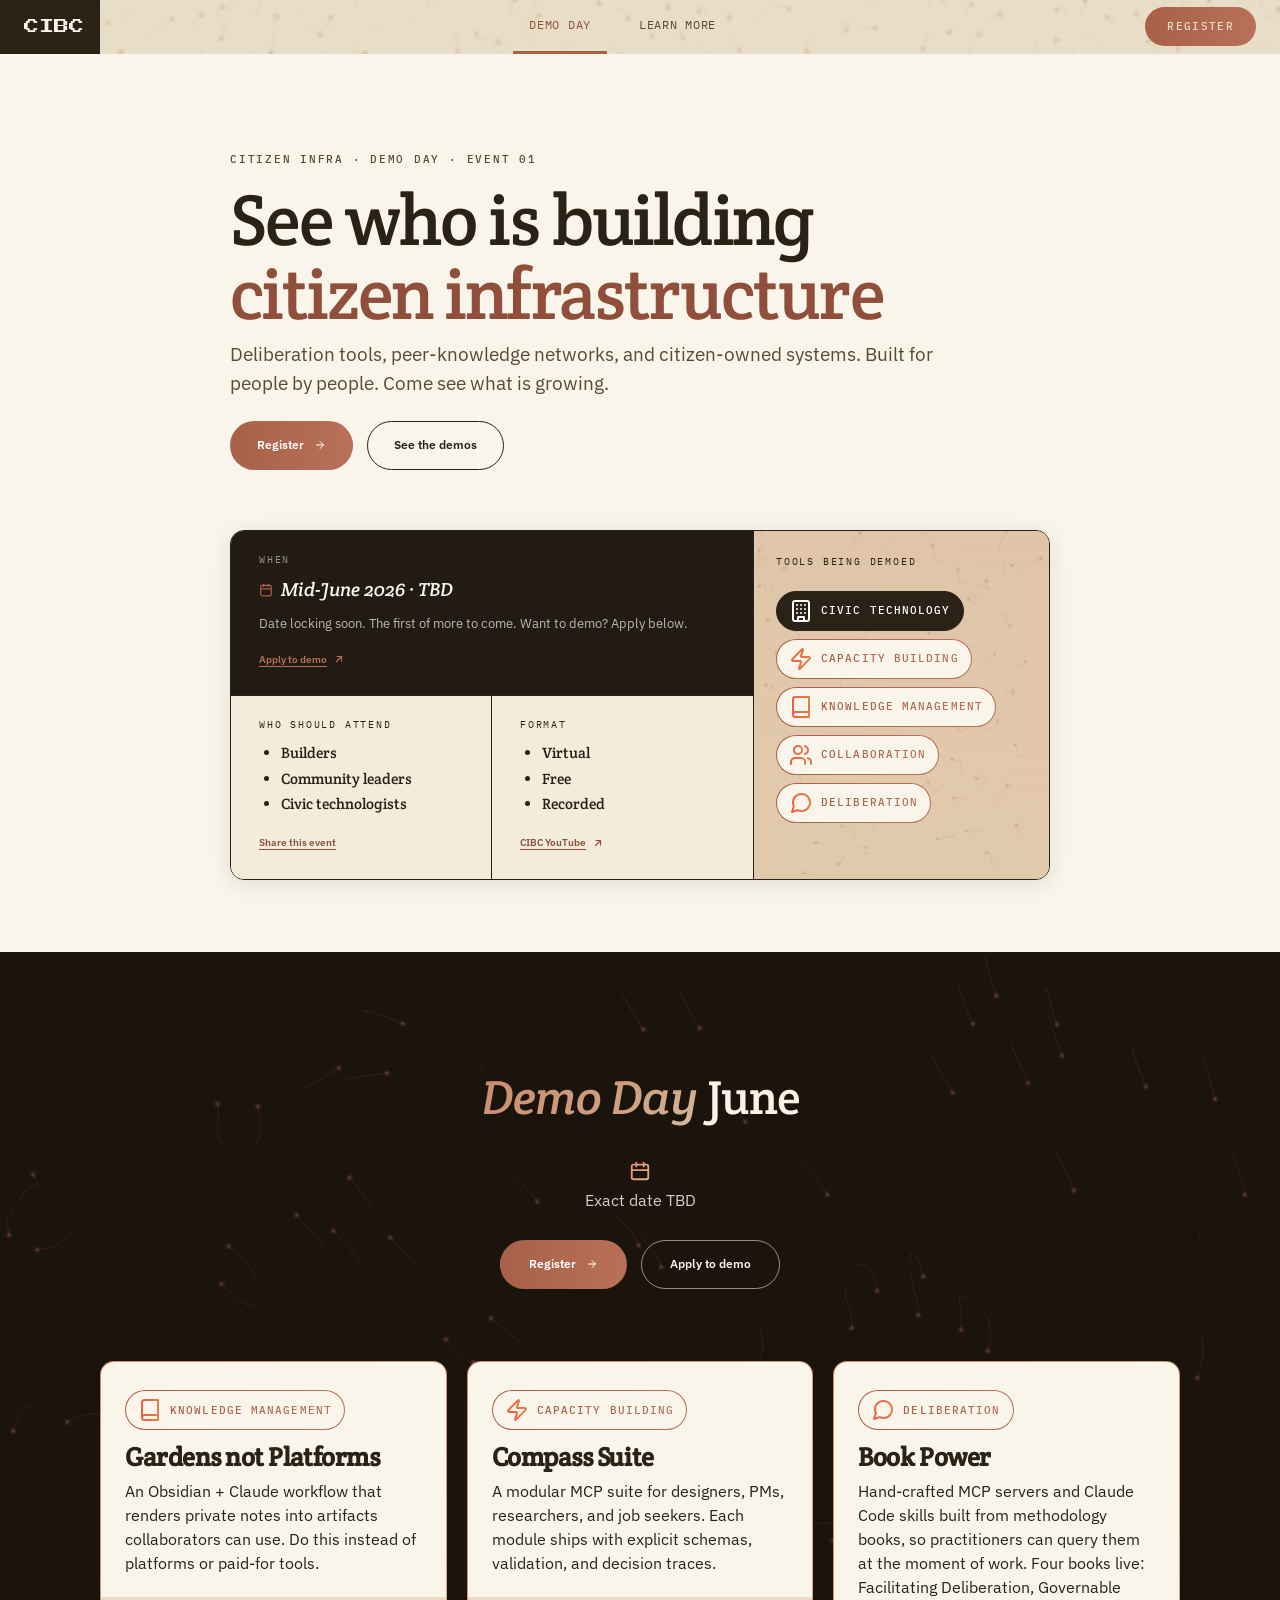
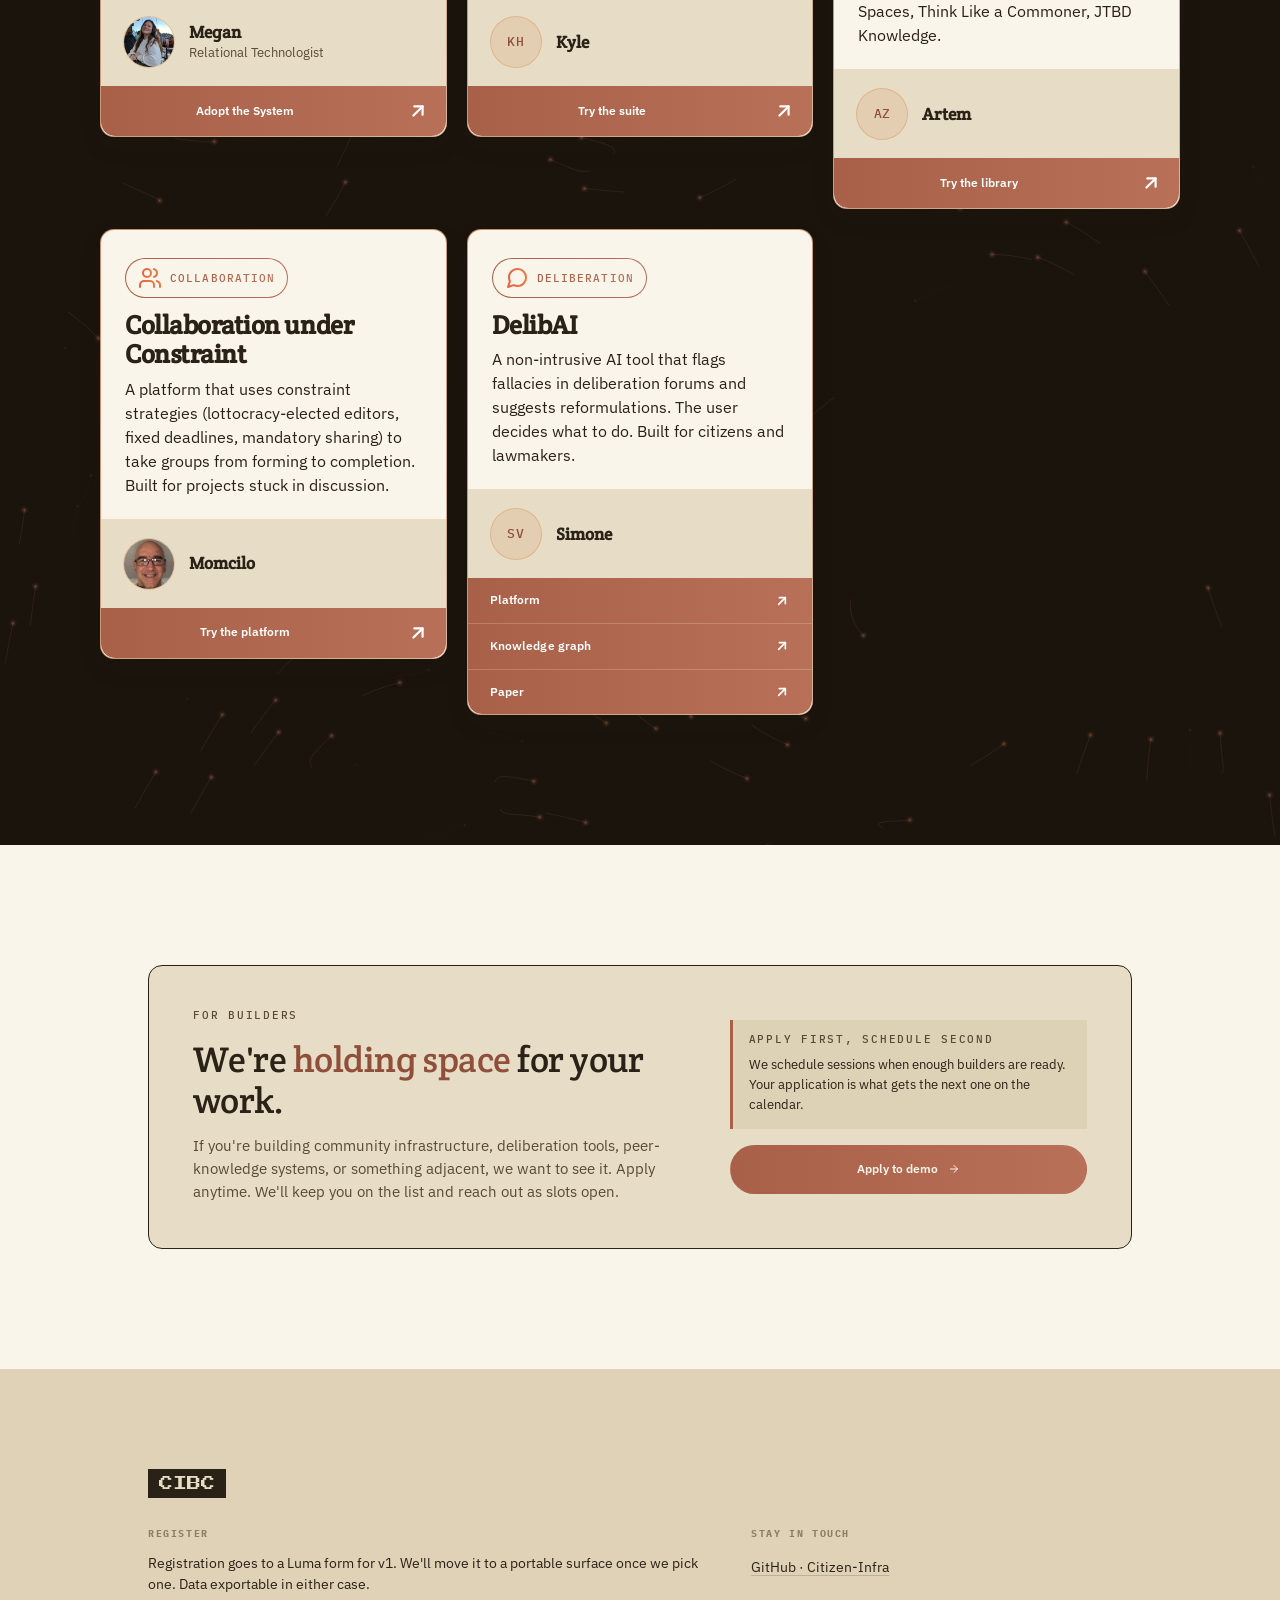
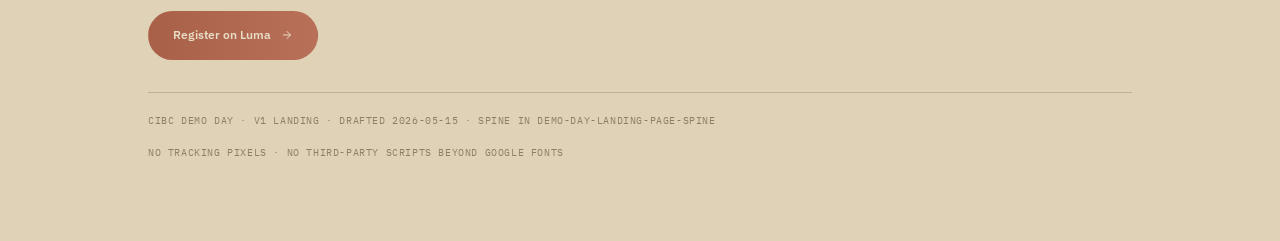
==== commit b17a65de: "Wire Luma registration, Simone resources, hide placeholders, align Learn-more page - Point all Regis" ====
--- a/index.html
+++ b/index.html
@@ -916,6 +916,21 @@
     border-bottom-right-radius: 14px;
     min-height: 50px;
   }
+  /* Multi-resource action strip (e.g. Simone: platform + knowledge graph + paper) */
+  .demo-action-zone-multi { flex-direction: column; align-items: stretch; min-height: 0; }
+  .demo-action-resource {
+    display: flex; align-items: center; justify-content: space-between; gap: 12px;
+    padding: 13px 22px; color: #ffffff; font-family: var(--body); font-weight: 600;
+    font-size: 12px; text-decoration: none;
+    border-top: 1px solid rgba(255, 248, 232, 0.20);
+    transition: filter 150ms, background 150ms;
+  }
+  .demo-action-resource:first-child { border-top: none; }
+  .demo-action-resource:last-child { border-bottom-left-radius: 14px; border-bottom-right-radius: 14px; }
+  .demo-action-resource:hover { filter: brightness(1.06); background: rgba(255, 248, 232, 0.08); }
+  .demo-action-resource .res-label { letter-spacing: 0.01em; }
+  .demo-action-resource .res-arrow { width: 16px; height: 16px; flex-shrink: 0; display: inline-flex; }
+  .demo-action-resource .res-arrow svg { width: 100%; height: 100%; display: block; }
   .demo-action-github,
   .demo-action-arrow {
     width: 56px;
@@ -1713,7 +1728,7 @@
       <a href="ecosystem-map.html" class="nav-link" style="display:none">Infra Resources</a>
       <a href="get-involved.html" class="nav-link">Learn more</a>
     </div>
-    <a href="#register" class="nav-cta">Register</a>
+    <a href="https://luma.com/mha49cf5" target="_blank" rel="noopener" class="nav-cta">Register</a>
     <button type="button" class="nav-toggle" data-nav-toggle aria-expanded="false" aria-controls="primary-links" aria-label="Open menu">
       <svg class="icon-open" viewBox="0 0 24 24" fill="none" stroke="currentColor" stroke-width="2" stroke-linecap="round" aria-hidden="true"><line x1="4" y1="7" x2="20" y2="7"/><line x1="4" y1="12" x2="20" y2="12"/><line x1="4" y1="17" x2="20" y2="17"/></svg>
       <svg class="icon-close" viewBox="0 0 24 24" fill="none" stroke="currentColor" stroke-width="2" stroke-linecap="round" aria-hidden="true"><line x1="6" y1="6" x2="18" y2="18"/><line x1="6" y1="18" x2="18" y2="6"/></svg>
@@ -1731,7 +1746,7 @@
     <p class="hero-deck">Deliberation tools, peer-knowledge networks, and citizen-owned systems. Built for people by people. Come see what is growing.</p>
 
     <div class="hero-ctas">
-      <a href="#register" class="hero-btn hero-btn-primary">Register <span class="hero-btn-arrow" aria-hidden="true"><svg style="width:1em;height:1em;vertical-align:-0.12em;flex-shrink:0" viewBox="0 0 24 24" fill="none" stroke="currentColor" stroke-width="2" stroke-linecap="round" stroke-linejoin="round" aria-hidden="true"><line x1="5" y1="12" x2="19" y2="12"/><polyline points="12 5 19 12 12 19"/></svg></span></a>
+      <a href="https://luma.com/mha49cf5" target="_blank" rel="noopener" class="hero-btn hero-btn-primary">Register <span class="hero-btn-arrow" aria-hidden="true"><svg style="width:1em;height:1em;vertical-align:-0.12em;flex-shrink:0" viewBox="0 0 24 24" fill="none" stroke="currentColor" stroke-width="2" stroke-linecap="round" stroke-linejoin="round" aria-hidden="true"><line x1="5" y1="12" x2="19" y2="12"/><polyline points="12 5 19 12 12 19"/></svg></span></a>
       <a href="#demos" class="hero-btn hero-btn-ghost">See the demos</a>
     </div>
 
@@ -1814,7 +1829,7 @@
       <span class="demos-eyebrow-text">Exact date TBD</span>
     </div>
     <div class="demos-ctas">
-      <a href="#register" class="demos-btn demos-btn-primary">Register <span class="demos-btn-arrow" aria-hidden="true"><svg style="width:1em;height:1em;vertical-align:-0.12em;flex-shrink:0" viewBox="0 0 24 24" fill="none" stroke="currentColor" stroke-width="2" stroke-linecap="round" stroke-linejoin="round" aria-hidden="true"><line x1="5" y1="12" x2="19" y2="12"/><polyline points="12 5 19 12 12 19"/></svg></span></a>
+      <a href="https://luma.com/mha49cf5" target="_blank" rel="noopener" class="demos-btn demos-btn-primary">Register <span class="demos-btn-arrow" aria-hidden="true"><svg style="width:1em;height:1em;vertical-align:-0.12em;flex-shrink:0" viewBox="0 0 24 24" fill="none" stroke="currentColor" stroke-width="2" stroke-linecap="round" stroke-linejoin="round" aria-hidden="true"><line x1="5" y1="12" x2="19" y2="12"/><polyline points="12 5 19 12 12 19"/></svg></span></a>
       <a href="#apply" class="demos-btn demos-btn-ghost">Apply to demo</a>
     </div>
   </div>
@@ -1835,10 +1850,8 @@
             <div class="demo-bio-tbd">Relational Technologist</div>
           </div>
         </div>
-        <a class="presenter-linkedin" href="#" aria-label="LinkedIn"><svg viewBox="0 0 24 24" fill="currentColor" aria-hidden="true"><path d="M20.45 20.45h-3.56V14.85c0-1.34-.03-3.06-1.87-3.06-1.87 0-2.15 1.46-2.15 2.97v5.69H9.31V9h3.42v1.56h.05c.48-.9 1.64-1.85 3.38-1.85 3.61 0 4.28 2.38 4.28 5.47v6.27zM5.34 7.43c-1.14 0-2.07-.93-2.07-2.07 0-1.14.93-2.07 2.07-2.07 1.14 0 2.07.93 2.07 2.07 0 1.14-.93 2.07-2.07 2.07zm1.78 13.02H3.56V9h3.56v11.45zM22.22 0H1.77C.8 0 0 .77 0 1.72v20.56C0 23.23.8 24 1.77 24h20.45c.97 0 1.78-.77 1.78-1.72V1.72C24 .77 23.19 0 22.22 0z"/></svg></a>
         </div>
         <div class="demo-action-zone">
-          <a class="demo-action-github" href="#" target="_blank" rel="noopener" aria-label="GitHub"><span class="demo-action-icon"><svg viewBox="0 0 24 24" fill="currentColor" aria-hidden="true"><path d="M12 .297c-6.63 0-12 5.373-12 12 0 5.303 3.438 9.8 8.205 11.385.6.113.82-.258.82-.577 0-.285-.01-1.04-.015-2.04-3.338.724-4.042-1.61-4.042-1.61C4.422 18.07 3.633 17.7 3.633 17.7c-1.087-.744.084-.729.084-.729 1.205.084 1.838 1.236 1.838 1.236 1.07 1.835 2.809 1.305 3.495.998.108-.776.417-1.305.76-1.605-2.665-.3-5.466-1.332-5.466-5.93 0-1.31.465-2.38 1.235-3.22-.135-.303-.54-1.523.105-3.176 0 0 1.005-.322 3.3 1.23.96-.267 1.98-.399 3-.405 1.02.006 2.04.138 3 .405 2.28-1.552 3.285-1.23 3.285-1.23.645 1.653.24 2.873.12 3.176.765.84 1.23 1.91 1.23 3.22 0 4.61-2.805 5.625-5.475 5.92.42.36.81 1.096.81 2.22 0 1.606-.015 2.896-.015 3.286 0 .315.21.69.825.57C20.565 22.092 24 17.592 24 12.297c0-6.627-5.373-12-12-12"/></svg></span></a>
           <a class="demo-action-product" href="https://houstonbloom.github.io/local-legibility/Getting%20Started.html" target="_blank" rel="noopener">Adopt the System</a>
           <a class="demo-action-arrow" href="https://houstonbloom.github.io/local-legibility/Getting%20Started.html" target="_blank" rel="noopener" aria-label="Adopt the System"><span class="demo-action-icon"><svg viewBox="0 0 24 24" fill="none" stroke="currentColor" stroke-width="2.4" stroke-linecap="round" stroke-linejoin="round"><line x1="7" y1="17" x2="17" y2="7"/><polyline points="8 7 17 7 17 16"/></svg></span></a>
         </div>
@@ -1857,13 +1870,10 @@
           <div class="demo-avatar" aria-hidden="true">KH</div>
           <div class="demo-presenter-text">
                 <div class="demo-presenter">Kyle</div>
-            <div class="demo-bio-tbd">Title · Org · to fill</div>
           </div>
         </div>
-        <a class="presenter-linkedin" href="#" aria-label="LinkedIn"><svg viewBox="0 0 24 24" fill="currentColor" aria-hidden="true"><path d="M20.45 20.45h-3.56V14.85c0-1.34-.03-3.06-1.87-3.06-1.87 0-2.15 1.46-2.15 2.97v5.69H9.31V9h3.42v1.56h.05c.48-.9 1.64-1.85 3.38-1.85 3.61 0 4.28 2.38 4.28 5.47v6.27zM5.34 7.43c-1.14 0-2.07-.93-2.07-2.07 0-1.14.93-2.07 2.07-2.07 1.14 0 2.07.93 2.07 2.07 0 1.14-.93 2.07-2.07 2.07zm1.78 13.02H3.56V9h3.56v11.45zM22.22 0H1.77C.8 0 0 .77 0 1.72v20.56C0 23.23.8 24 1.77 24h20.45c.97 0 1.78-.77 1.78-1.72V1.72C24 .77 23.19 0 22.22 0z"/></svg></a>
         </div>
         <div class="demo-action-zone">
-          <a class="demo-action-github" href="#" target="_blank" rel="noopener" aria-label="GitHub"><span class="demo-action-icon"><svg viewBox="0 0 24 24" fill="currentColor" aria-hidden="true"><path d="M12 .297c-6.63 0-12 5.373-12 12 0 5.303 3.438 9.8 8.205 11.385.6.113.82-.258.82-.577 0-.285-.01-1.04-.015-2.04-3.338.724-4.042-1.61-4.042-1.61C4.422 18.07 3.633 17.7 3.633 17.7c-1.087-.744.084-.729.084-.729 1.205.084 1.838 1.236 1.838 1.236 1.07 1.835 2.809 1.305 3.495.998.108-.776.417-1.305.76-1.605-2.665-.3-5.466-1.332-5.466-5.93 0-1.31.465-2.38 1.235-3.22-.135-.303-.54-1.523.105-3.176 0 0 1.005-.322 3.3 1.23.96-.267 1.98-.399 3-.405 1.02.006 2.04.138 3 .405 2.28-1.552 3.285-1.23 3.285-1.23.645 1.653.24 2.873.12 3.176.765.84 1.23 1.91 1.23 3.22 0 4.61-2.805 5.625-5.475 5.92.42.36.81 1.096.81 2.22 0 1.606-.015 2.896-.015 3.286 0 .315.21.69.825.57C20.565 22.092 24 17.592 24 12.297c0-6.627-5.373-12-12-12"/></svg></span></a>
           <a class="demo-action-product" href="https://jonathankhobson.github.io/compass-suite/" target="_blank" rel="noopener">Try the suite</a>
           <a class="demo-action-arrow" href="https://jonathankhobson.github.io/compass-suite/" target="_blank" rel="noopener" aria-label="Try the suite"><span class="demo-action-icon"><svg viewBox="0 0 24 24" fill="none" stroke="currentColor" stroke-width="2.4" stroke-linecap="round" stroke-linejoin="round"><line x1="7" y1="17" x2="17" y2="7"/><polyline points="8 7 17 7 17 16"/></svg></span></a>
         </div>
@@ -1882,13 +1892,10 @@
           <div class="demo-avatar" aria-hidden="true">AZ</div>
           <div class="demo-presenter-text">
                 <div class="demo-presenter">Artem</div>
-            <div class="demo-bio-tbd">Title · Org · to fill</div>
           </div>
         </div>
-        <a class="presenter-linkedin" href="#" aria-label="LinkedIn"><svg viewBox="0 0 24 24" fill="currentColor" aria-hidden="true"><path d="M20.45 20.45h-3.56V14.85c0-1.34-.03-3.06-1.87-3.06-1.87 0-2.15 1.46-2.15 2.97v5.69H9.31V9h3.42v1.56h.05c.48-.9 1.64-1.85 3.38-1.85 3.61 0 4.28 2.38 4.28 5.47v6.27zM5.34 7.43c-1.14 0-2.07-.93-2.07-2.07 0-1.14.93-2.07 2.07-2.07 1.14 0 2.07.93 2.07 2.07 0 1.14-.93 2.07-2.07 2.07zm1.78 13.02H3.56V9h3.56v11.45zM22.22 0H1.77C.8 0 0 .77 0 1.72v20.56C0 23.23.8 24 1.77 24h20.45c.97 0 1.78-.77 1.78-1.72V1.72C24 .77 23.19 0 22.22 0z"/></svg></a>
         </div>
         <div class="demo-action-zone">
-          <a class="demo-action-github" href="#" target="_blank" rel="noopener" aria-label="GitHub"><span class="demo-action-icon"><svg viewBox="0 0 24 24" fill="currentColor" aria-hidden="true"><path d="M12 .297c-6.63 0-12 5.373-12 12 0 5.303 3.438 9.8 8.205 11.385.6.113.82-.258.82-.577 0-.285-.01-1.04-.015-2.04-3.338.724-4.042-1.61-4.042-1.61C4.422 18.07 3.633 17.7 3.633 17.7c-1.087-.744.084-.729.084-.729 1.205.084 1.838 1.236 1.838 1.236 1.07 1.835 2.809 1.305 3.495.998.108-.776.417-1.305.76-1.605-2.665-.3-5.466-1.332-5.466-5.93 0-1.31.465-2.38 1.235-3.22-.135-.303-.54-1.523.105-3.176 0 0 1.005-.322 3.3 1.23.96-.267 1.98-.399 3-.405 1.02.006 2.04.138 3 .405 2.28-1.552 3.285-1.23 3.285-1.23.645 1.653.24 2.873.12 3.176.765.84 1.23 1.91 1.23 3.22 0 4.61-2.805 5.625-5.475 5.92.42.36.81 1.096.81 2.22 0 1.606-.015 2.896-.015 3.286 0 .315.21.69.825.57C20.565 22.092 24 17.592 24 12.297c0-6.627-5.373-12-12-12"/></svg></span></a>
           <a class="demo-action-product" href="https://bookpower.org" target="_blank" rel="noopener">Try the library</a>
           <a class="demo-action-arrow" href="https://bookpower.org" target="_blank" rel="noopener" aria-label="Try the library"><span class="demo-action-icon"><svg viewBox="0 0 24 24" fill="none" stroke="currentColor" stroke-width="2.4" stroke-linecap="round" stroke-linejoin="round"><line x1="7" y1="17" x2="17" y2="7"/><polyline points="8 7 17 7 17 16"/></svg></span></a>
         </div>
@@ -1907,13 +1914,10 @@
           <div class="demo-avatar has-photo" aria-hidden="true"><img src="assets/momcilo.webp" alt="" /></div>
           <div class="demo-presenter-text">
                 <div class="demo-presenter">Momcilo</div>
-            <div class="demo-bio-tbd">Title · Org · to fill</div>
           </div>
         </div>
-        <a class="presenter-linkedin" href="#" aria-label="LinkedIn"><svg viewBox="0 0 24 24" fill="currentColor" aria-hidden="true"><path d="M20.45 20.45h-3.56V14.85c0-1.34-.03-3.06-1.87-3.06-1.87 0-2.15 1.46-2.15 2.97v5.69H9.31V9h3.42v1.56h.05c.48-.9 1.64-1.85 3.38-1.85 3.61 0 4.28 2.38 4.28 5.47v6.27zM5.34 7.43c-1.14 0-2.07-.93-2.07-2.07 0-1.14.93-2.07 2.07-2.07 1.14 0 2.07.93 2.07 2.07 0 1.14-.93 2.07-2.07 2.07zm1.78 13.02H3.56V9h3.56v11.45zM22.22 0H1.77C.8 0 0 .77 0 1.72v20.56C0 23.23.8 24 1.77 24h20.45c.97 0 1.78-.77 1.78-1.72V1.72C24 .77 23.19 0 22.22 0z"/></svg></a>
         </div>
         <div class="demo-action-zone">
-          <a class="demo-action-github" href="#" target="_blank" rel="noopener" aria-label="GitHub"><span class="demo-action-icon"><svg viewBox="0 0 24 24" fill="currentColor" aria-hidden="true"><path d="M12 .297c-6.63 0-12 5.373-12 12 0 5.303 3.438 9.8 8.205 11.385.6.113.82-.258.82-.577 0-.285-.01-1.04-.015-2.04-3.338.724-4.042-1.61-4.042-1.61C4.422 18.07 3.633 17.7 3.633 17.7c-1.087-.744.084-.729.084-.729 1.205.084 1.838 1.236 1.838 1.236 1.07 1.835 2.809 1.305 3.495.998.108-.776.417-1.305.76-1.605-2.665-.3-5.466-1.332-5.466-5.93 0-1.31.465-2.38 1.235-3.22-.135-.303-.54-1.523.105-3.176 0 0 1.005-.322 3.3 1.23.96-.267 1.98-.399 3-.405 1.02.006 2.04.138 3 .405 2.28-1.552 3.285-1.23 3.285-1.23.645 1.653.24 2.873.12 3.176.765.84 1.23 1.91 1.23 3.22 0 4.61-2.805 5.625-5.475 5.92.42.36.81 1.096.81 2.22 0 1.606-.015 2.896-.015 3.286 0 .315.21.69.825.57C20.565 22.092 24 17.592 24 12.297c0-6.627-5.373-12-12-12"/></svg></span></a>
           <a class="demo-action-product" href="https://quorum-indol.vercel.app/" target="_blank" rel="noopener">Try the platform</a>
           <a class="demo-action-arrow" href="https://quorum-indol.vercel.app/" target="_blank" rel="noopener" aria-label="Try the platform"><span class="demo-action-icon"><svg viewBox="0 0 24 24" fill="none" stroke="currentColor" stroke-width="2.4" stroke-linecap="round" stroke-linejoin="round"><line x1="7" y1="17" x2="17" y2="7"/><polyline points="8 7 17 7 17 16"/></svg></span></a>
         </div>
@@ -1932,15 +1936,13 @@
           <div class="demo-avatar" aria-hidden="true">SV</div>
           <div class="demo-presenter-text">
                 <div class="demo-presenter">Simone</div>
-            <div class="demo-bio-tbd">Title · Org · to fill</div>
           </div>
         </div>
-        <a class="presenter-linkedin" href="#" aria-label="LinkedIn"><svg viewBox="0 0 24 24" fill="currentColor" aria-hidden="true"><path d="M20.45 20.45h-3.56V14.85c0-1.34-.03-3.06-1.87-3.06-1.87 0-2.15 1.46-2.15 2.97v5.69H9.31V9h3.42v1.56h.05c.48-.9 1.64-1.85 3.38-1.85 3.61 0 4.28 2.38 4.28 5.47v6.27zM5.34 7.43c-1.14 0-2.07-.93-2.07-2.07 0-1.14.93-2.07 2.07-2.07 1.14 0 2.07.93 2.07 2.07 0 1.14-.93 2.07-2.07 2.07zm1.78 13.02H3.56V9h3.56v11.45zM22.22 0H1.77C.8 0 0 .77 0 1.72v20.56C0 23.23.8 24 1.77 24h20.45c.97 0 1.78-.77 1.78-1.72V1.72C24 .77 23.19 0 22.22 0z"/></svg></a>
         </div>
-        <div class="demo-action-zone">
-          <a class="demo-action-github" href="#" target="_blank" rel="noopener" aria-label="GitHub"><span class="demo-action-icon"><svg viewBox="0 0 24 24" fill="currentColor" aria-hidden="true"><path d="M12 .297c-6.63 0-12 5.373-12 12 0 5.303 3.438 9.8 8.205 11.385.6.113.82-.258.82-.577 0-.285-.01-1.04-.015-2.04-3.338.724-4.042-1.61-4.042-1.61C4.422 18.07 3.633 17.7 3.633 17.7c-1.087-.744.084-.729.084-.729 1.205.084 1.838 1.236 1.838 1.236 1.07 1.835 2.809 1.305 3.495.998.108-.776.417-1.305.76-1.605-2.665-.3-5.466-1.332-5.466-5.93 0-1.31.465-2.38 1.235-3.22-.135-.303-.54-1.523.105-3.176 0 0 1.005-.322 3.3 1.23.96-.267 1.98-.399 3-.405 1.02.006 2.04.138 3 .405 2.28-1.552 3.285-1.23 3.285-1.23.645 1.653.24 2.873.12 3.176.765.84 1.23 1.91 1.23 3.22 0 4.61-2.805 5.625-5.475 5.92.42.36.81 1.096.81 2.22 0 1.606-.015 2.896-.015 3.286 0 .315.21.69.825.57C20.565 22.092 24 17.592 24 12.297c0-6.627-5.373-12-12-12"/></svg></span></a>
-          <a class="demo-action-product" href="https://platform.svagnoni.linkeddata.es" target="_blank" rel="noopener">Try the demo</a>
-          <a class="demo-action-arrow" href="https://platform.svagnoni.linkeddata.es" target="_blank" rel="noopener" aria-label="Try the demo"><span class="demo-action-icon"><svg viewBox="0 0 24 24" fill="none" stroke="currentColor" stroke-width="2.4" stroke-linecap="round" stroke-linejoin="round"><line x1="7" y1="17" x2="17" y2="7"/><polyline points="8 7 17 7 17 16"/></svg></span></a>
+        <div class="demo-action-zone demo-action-zone-multi">
+          <a class="demo-action-resource" href="https://citizen.svagnoni.linkeddata.es" target="_blank" rel="noopener"><span class="res-label">Platform</span><span class="res-arrow" aria-hidden="true"><svg viewBox="0 0 24 24" fill="none" stroke="currentColor" stroke-width="2.4" stroke-linecap="round" stroke-linejoin="round"><line x1="7" y1="17" x2="17" y2="7"/><polyline points="8 7 17 7 17 16"/></svg></span></a>
+          <a class="demo-action-resource" href="https://dkg.svagnoni.linkeddata.es" target="_blank" rel="noopener"><span class="res-label">Knowledge graph</span><span class="res-arrow" aria-hidden="true"><svg viewBox="0 0 24 24" fill="none" stroke="currentColor" stroke-width="2.4" stroke-linecap="round" stroke-linejoin="round"><line x1="7" y1="17" x2="17" y2="7"/><polyline points="8 7 17 7 17 16"/></svg></span></a>
+          <a class="demo-action-resource" href="https://link.springer.com/chapter/10.1007/978-3-032-02225-7_9" target="_blank" rel="noopener"><span class="res-label">Paper</span><span class="res-arrow" aria-hidden="true"><svg viewBox="0 0 24 24" fill="none" stroke="currentColor" stroke-width="2.4" stroke-linecap="round" stroke-linejoin="round"><line x1="7" y1="17" x2="17" y2="7"/><polyline points="8 7 17 7 17 16"/></svg></span></a>
         </div>
       </div>
     </article>
@@ -1995,7 +1997,6 @@
       <p>This map shows the orgs, events, and concepts CIBC members build beside, collaborate with, or quietly track.</p>
       <div class="about-ctas">
         <a href="ecosystem-map.html" class="btn btn-primary" style="display:none">View ecosystem map <span class="arrow"><svg style="width:1em;height:1em;vertical-align:-0.12em;flex-shrink:0" viewBox="0 0 24 24" fill="none" stroke="currentColor" stroke-width="2" stroke-linecap="round" stroke-linejoin="round" aria-hidden="true"><line x1="5" y1="12" x2="19" y2="12"/><polyline points="12 5 19 12 12 19"/></svg></span></a>
-        <a href="#" class="btn btn-ghost">About CIBC</a>
       </div>
     </div>
   </div>
@@ -2006,18 +2007,16 @@
   <canvas class="field-canvas" id="field-canvas-footer" aria-hidden="true"></canvas>
   <div class="field-veil" aria-hidden="true"></div>
   <div class="footer-inner">
-    <a href="#" class="footer-brand" aria-label="CIBC home"><span class="footer-brand-mark">CIBC</span></a>
+    <a href="index.html" class="footer-brand" aria-label="CIBC home"><span class="footer-brand-mark">CIBC</span></a>
     <div class="footer-row">
       <div class="footer-block">
         <h4>Register</h4>
         <p>Registration goes to a Luma form for v1. We'll move it to a portable surface once we pick one. Data exportable in either case.</p>
-        <a href="#" class="btn btn-primary" style="margin-top: 16px;">Register on Luma <span class="arrow"><svg style="width:1em;height:1em;vertical-align:-0.12em;flex-shrink:0" viewBox="0 0 24 24" fill="none" stroke="currentColor" stroke-width="2" stroke-linecap="round" stroke-linejoin="round" aria-hidden="true"><line x1="5" y1="12" x2="19" y2="12"/><polyline points="12 5 19 12 12 19"/></svg></span></a>
+        <a href="https://luma.com/mha49cf5" target="_blank" rel="noopener" class="btn btn-primary" style="margin-top: 16px;">Register on Luma <span class="arrow"><svg style="width:1em;height:1em;vertical-align:-0.12em;flex-shrink:0" viewBox="0 0 24 24" fill="none" stroke="currentColor" stroke-width="2" stroke-linecap="round" stroke-linejoin="round" aria-hidden="true"><line x1="5" y1="12" x2="19" y2="12"/><polyline points="12 5 19 12 12 19"/></svg></span></a>
       </div>
       <div class="footer-block">
         <h4>Stay in touch</h4>
         <ul>
-          <li><a href="#">CIBC Telegram</a></li>
-          <li><a href="#">Substack digest</a></li>
           <li><a href="https://github.com/Citizen-Infra" target="_blank" rel="noopener">GitHub · Citizen-Infra</a></li>
         </ul>
       </div>
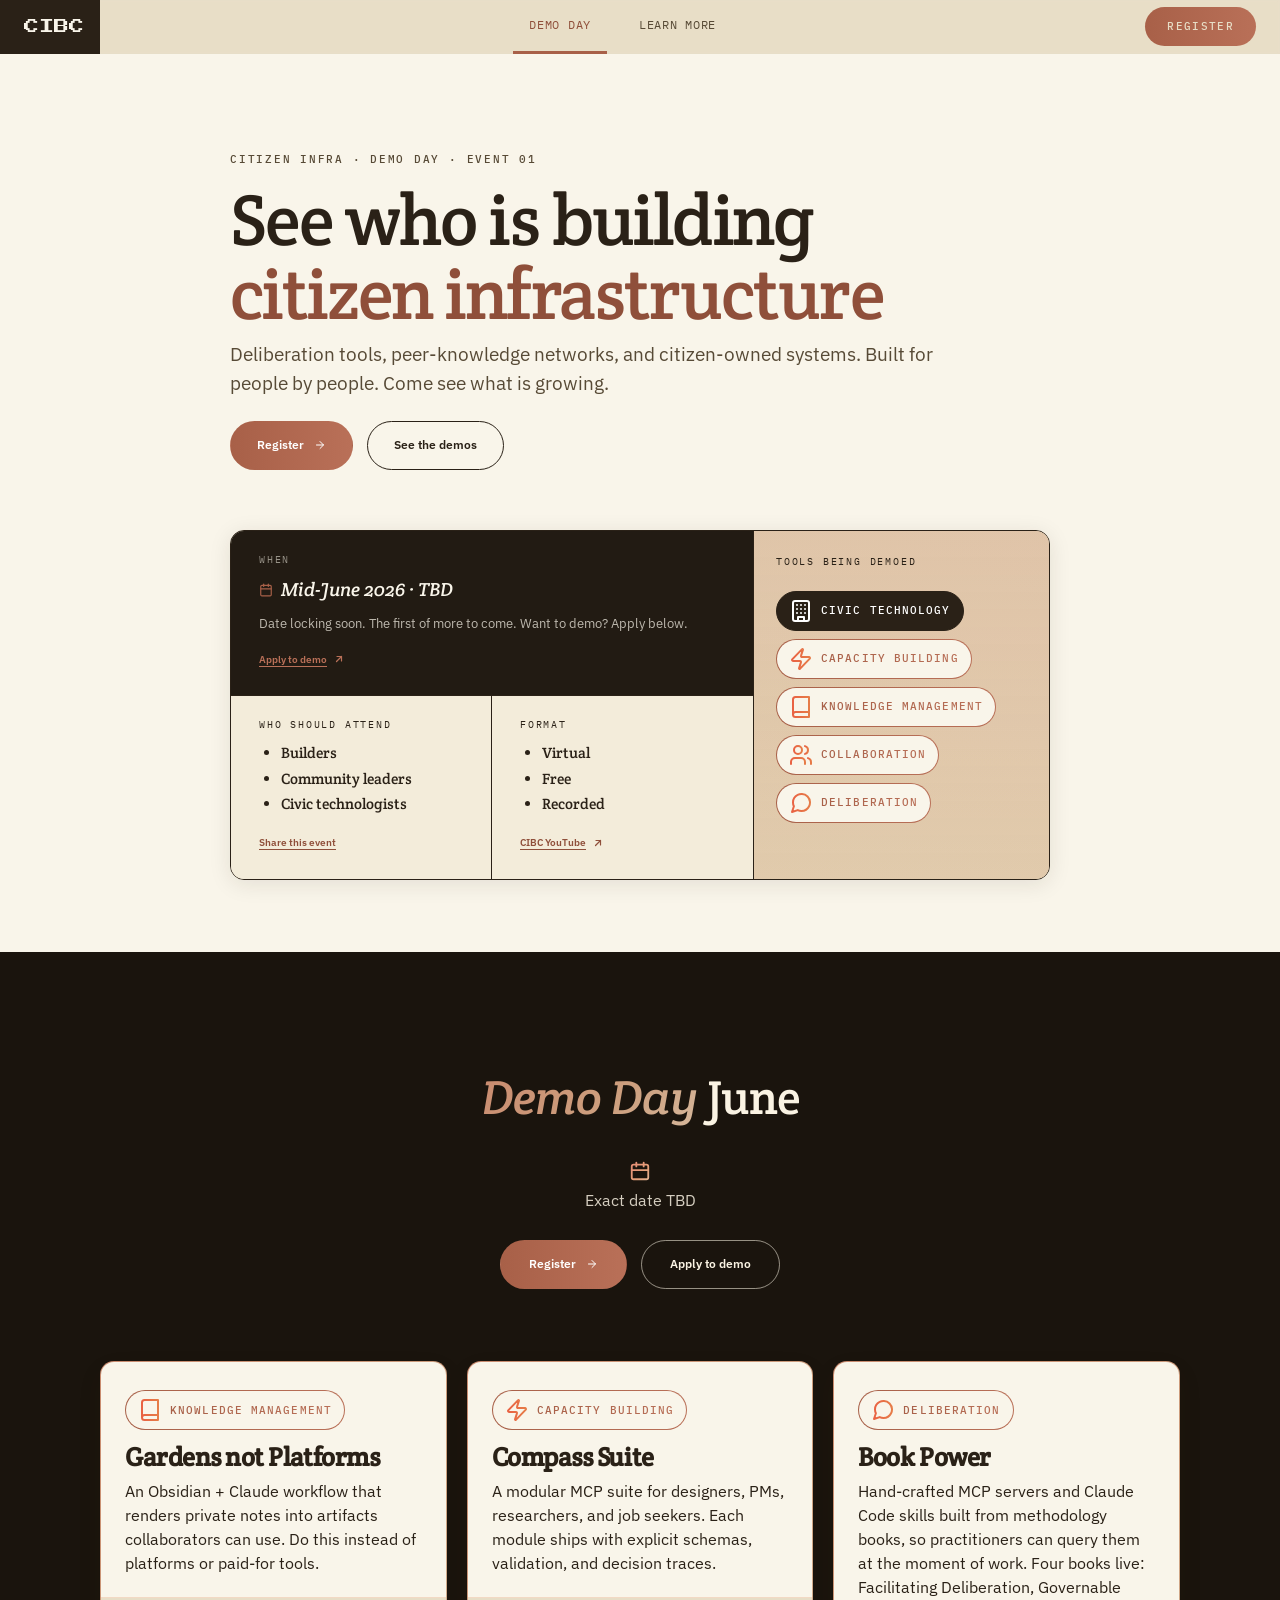
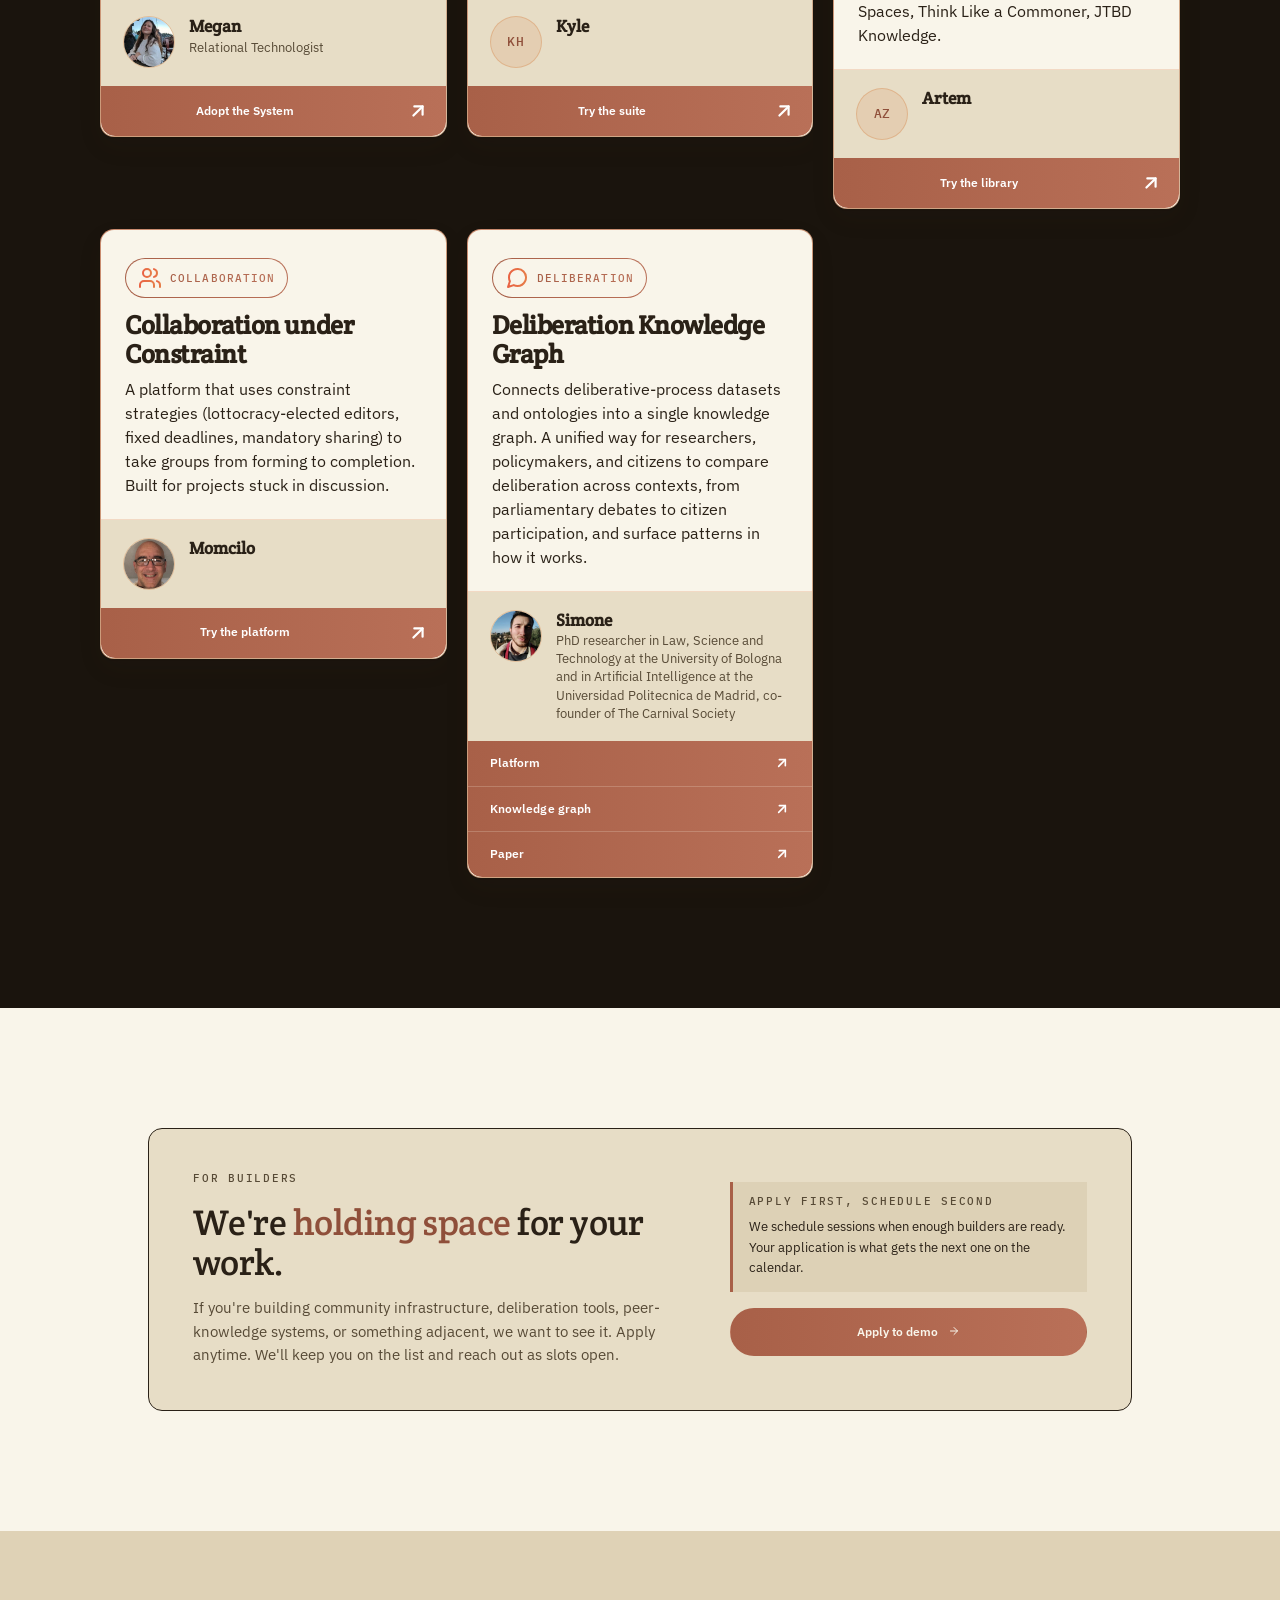
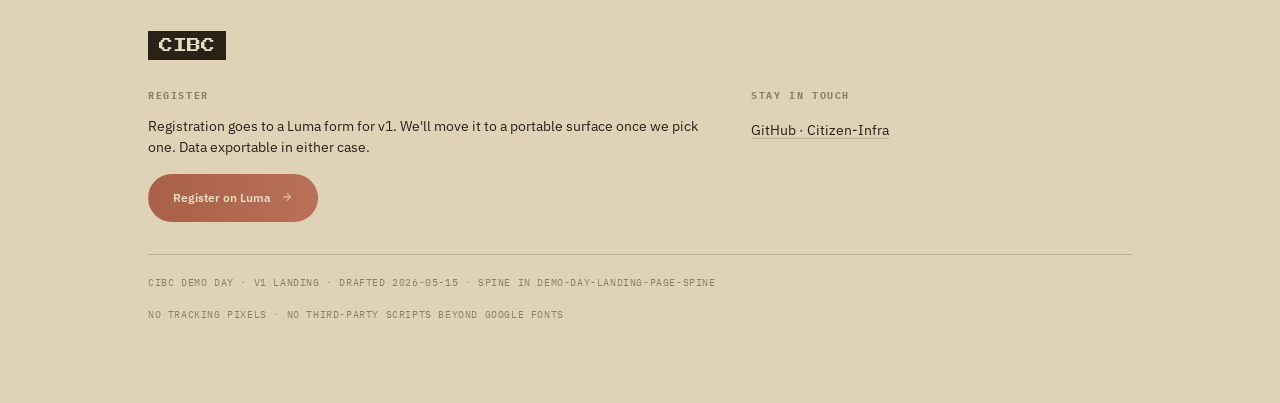
==== commit 23260e4b: "Simone card: rename to Deliberation Knowledge Graph, add headshot, title, description - Rename proje" ====
--- a/index.html
+++ b/index.html
@@ -1013,7 +1013,7 @@
   .demo-presenter-row {
     display: flex;
     gap: 14px;
-    align-items: center;
+    align-items: flex-start;
   }
   .demo-avatar {
     width: 52px;
@@ -1928,14 +1928,15 @@
       <div class="demo-top">
         <span class="topic-pill"><span class="topic-pill-icon" aria-hidden="true"><svg viewBox="0 0 24 24" fill="none" stroke="url(#pillGradient)" stroke-width="2" stroke-linecap="round" stroke-linejoin="round"><path d="M21 11.5a8.38 8.38 0 0 1-.9 3.8 8.5 8.5 0 0 1-7.6 4.7 8.38 8.38 0 0 1-3.8-.9L3 21l1.9-5.7a8.38 8.38 0 0 1-.9-3.8 8.5 8.5 0 0 1 4.7-7.6 8.38 8.38 0 0 1 3.8-.9h.5a8.48 8.48 0 0 1 8 8v.5z"/></svg></span><span class="topic-pill-label">Deliberation</span></span>
       </div>
-      <h3 class="demo-project">DelibAI</h3>
-      <p class="demo-desc">A non-intrusive AI tool that flags fallacies in deliberation forums and suggests reformulations. The user decides what to do. Built for citizens and lawmakers.</p>
+      <h3 class="demo-project">Deliberation Knowledge Graph</h3>
+      <p class="demo-desc">Connects deliberative-process datasets and ontologies into a single knowledge graph. A unified way for researchers, policymakers, and citizens to compare deliberation across contexts, from parliamentary debates to citizen participation, and surface patterns in how it works.</p>
       <div class="demo-footer">
         <div class="demo-presenter-zone">
         <div class="demo-presenter-row">
-          <div class="demo-avatar" aria-hidden="true">SV</div>
+          <div class="demo-avatar has-photo" aria-hidden="true"><img src="assets/simone.jpg" alt="" /></div>
           <div class="demo-presenter-text">
                 <div class="demo-presenter">Simone</div>
+            <div class="demo-bio-tbd">PhD researcher in Law, Science and Technology at the University of Bologna and in Artificial Intelligence at the Universidad Politecnica de Madrid, co-founder of The Carnival Society</div>
           </div>
         </div>
         </div>
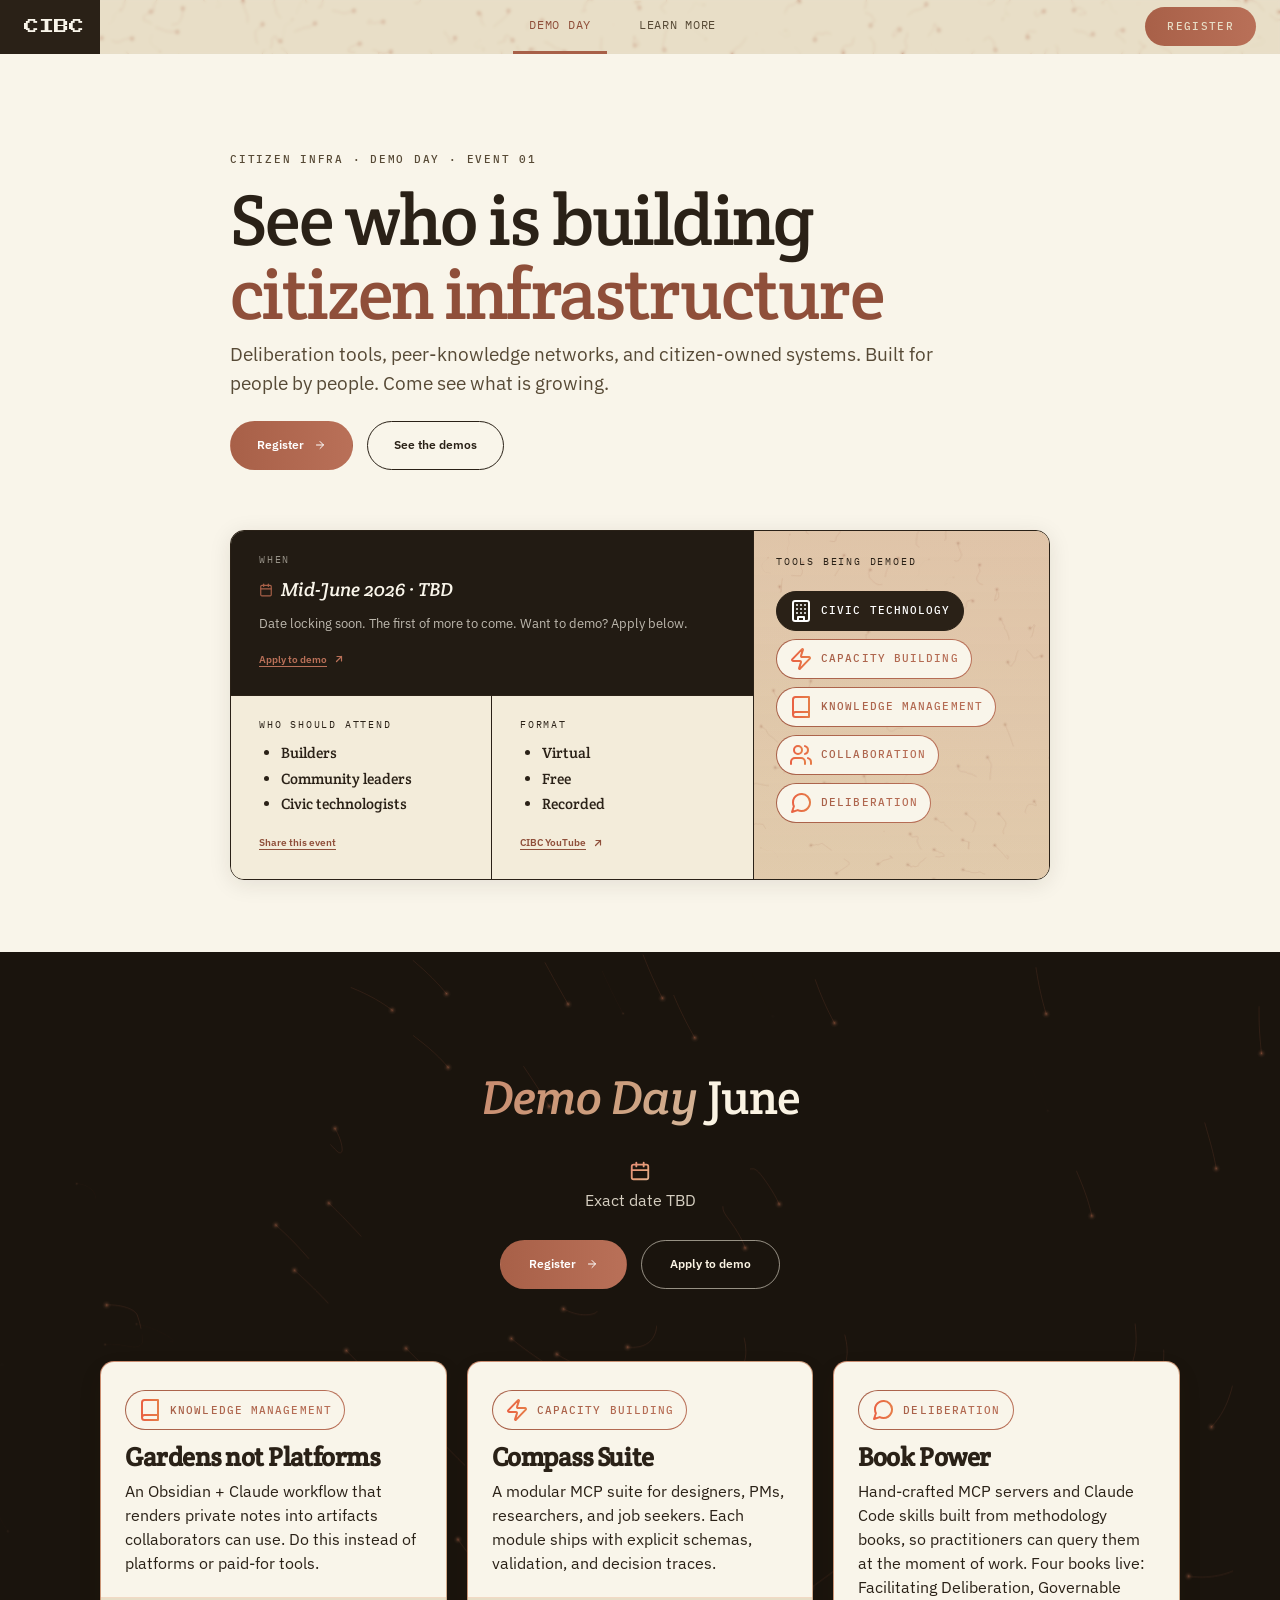
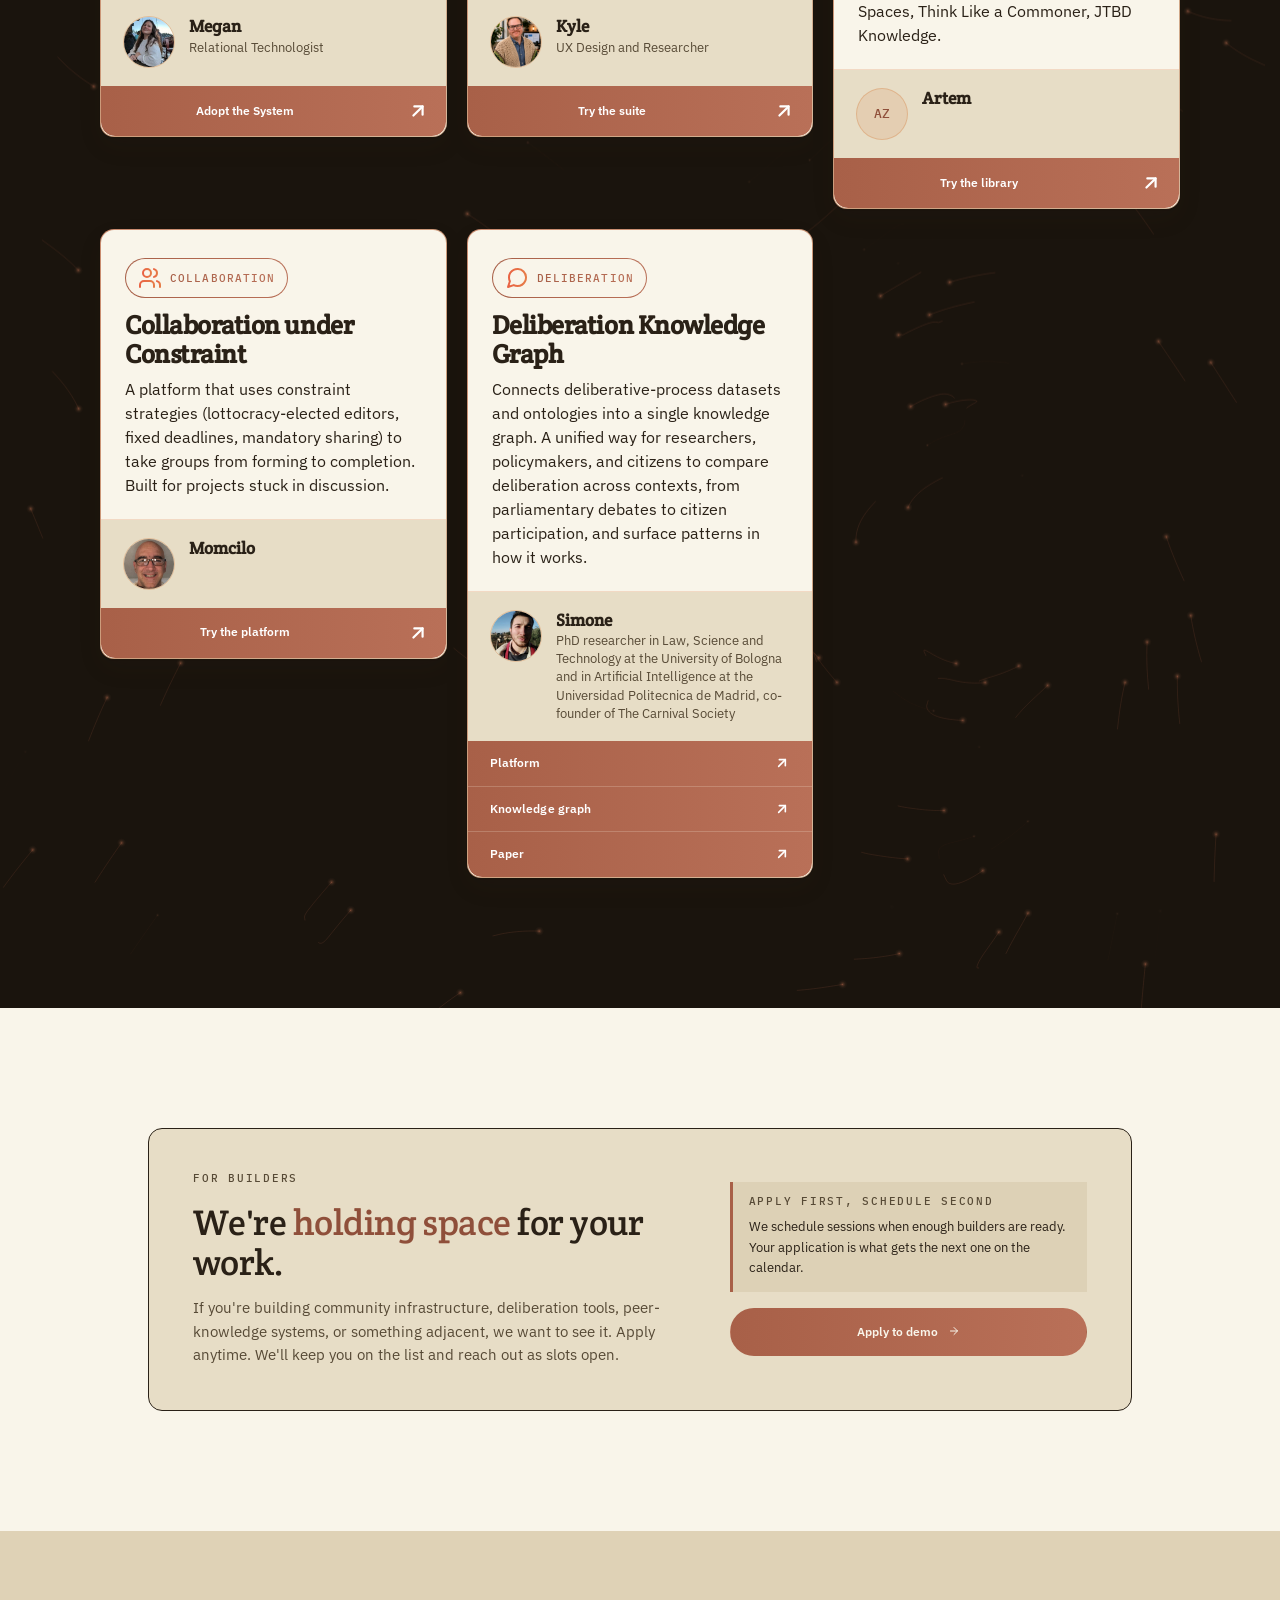
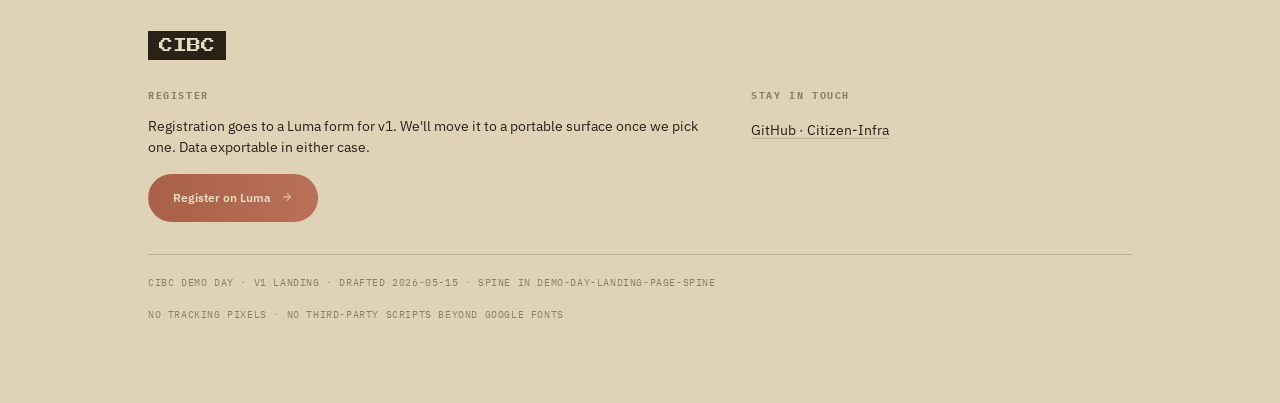
==== commit c31299c4: "Add Kyle headshot and title to demo cards - Add assets/kyle.png and wire it on landing + ecosystem-m" ====
--- a/index.html
+++ b/index.html
@@ -1867,9 +1867,10 @@
       <div class="demo-footer">
         <div class="demo-presenter-zone">
         <div class="demo-presenter-row">
-          <div class="demo-avatar" aria-hidden="true">KH</div>
+          <div class="demo-avatar has-photo" aria-hidden="true"><img src="assets/kyle.png" alt="" /></div>
           <div class="demo-presenter-text">
                 <div class="demo-presenter">Kyle</div>
+            <div class="demo-bio-tbd">UX Design and Researcher</div>
           </div>
         </div>
         </div>
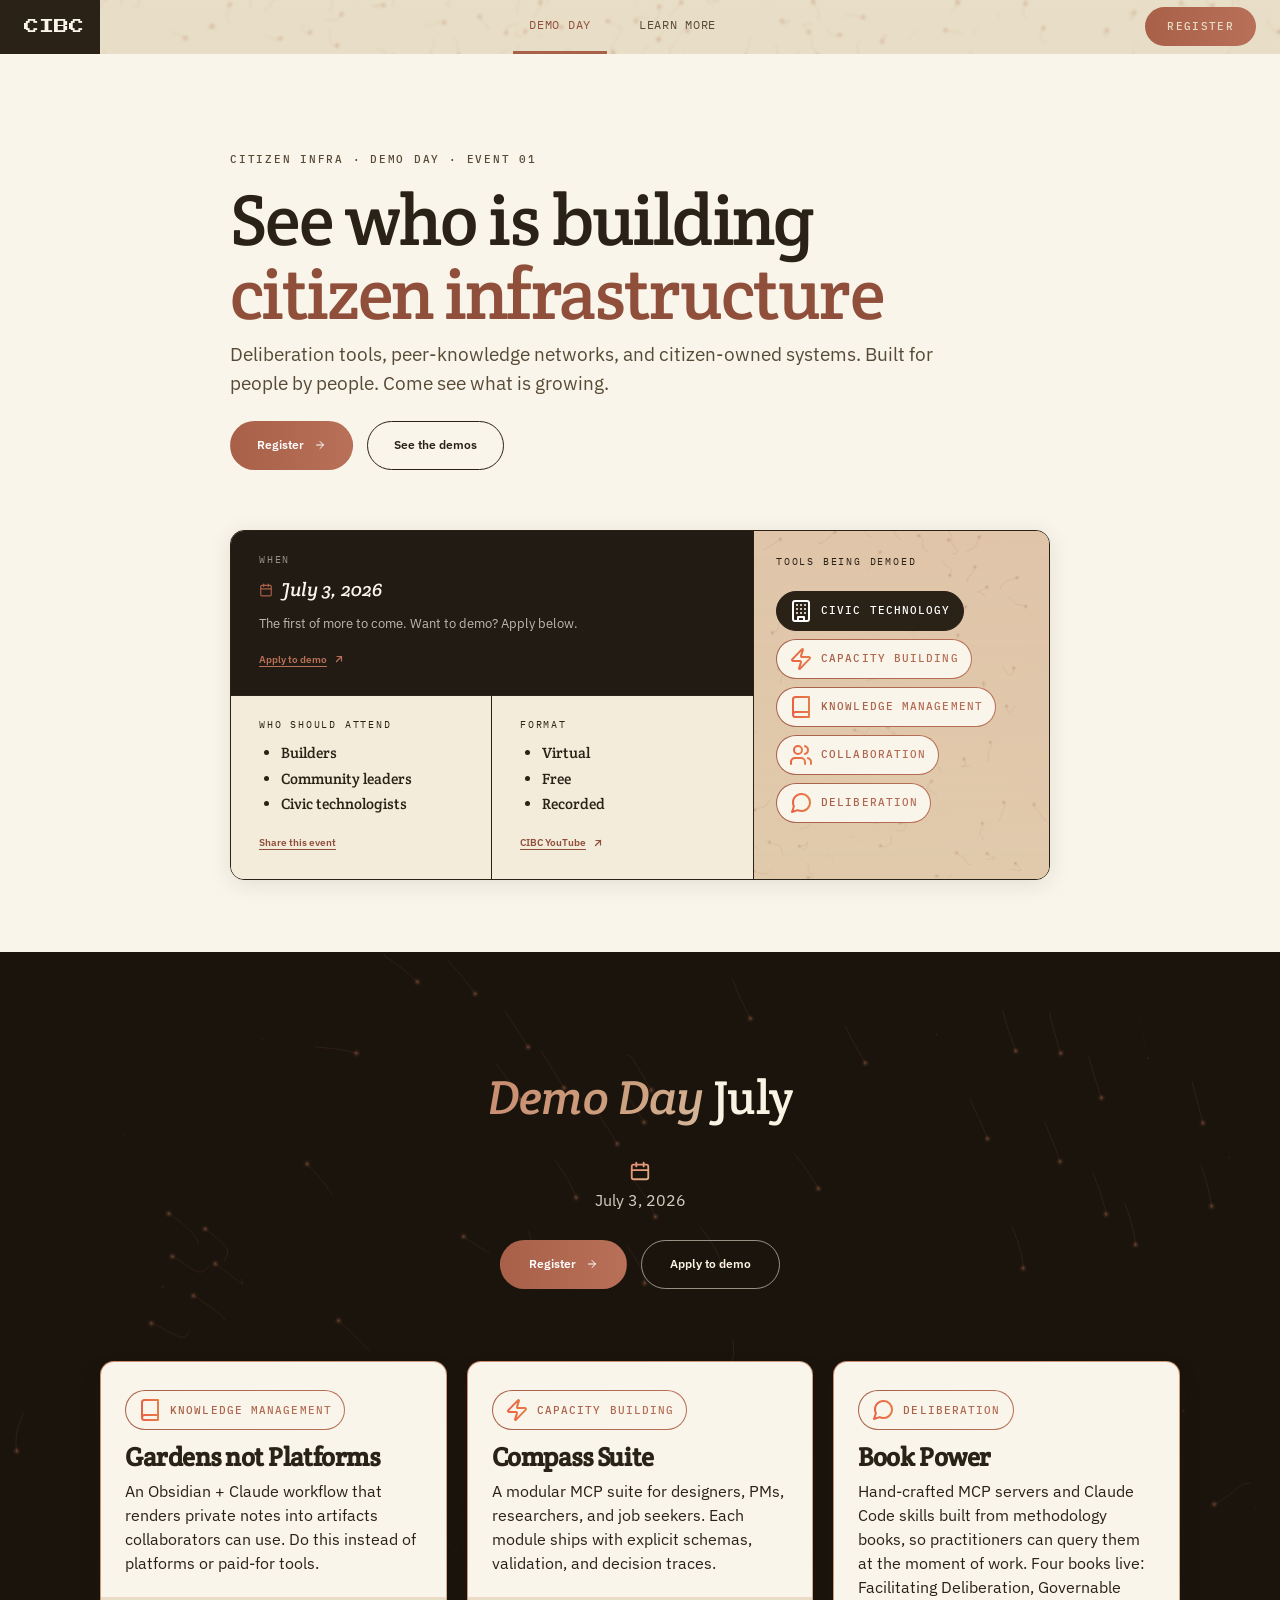
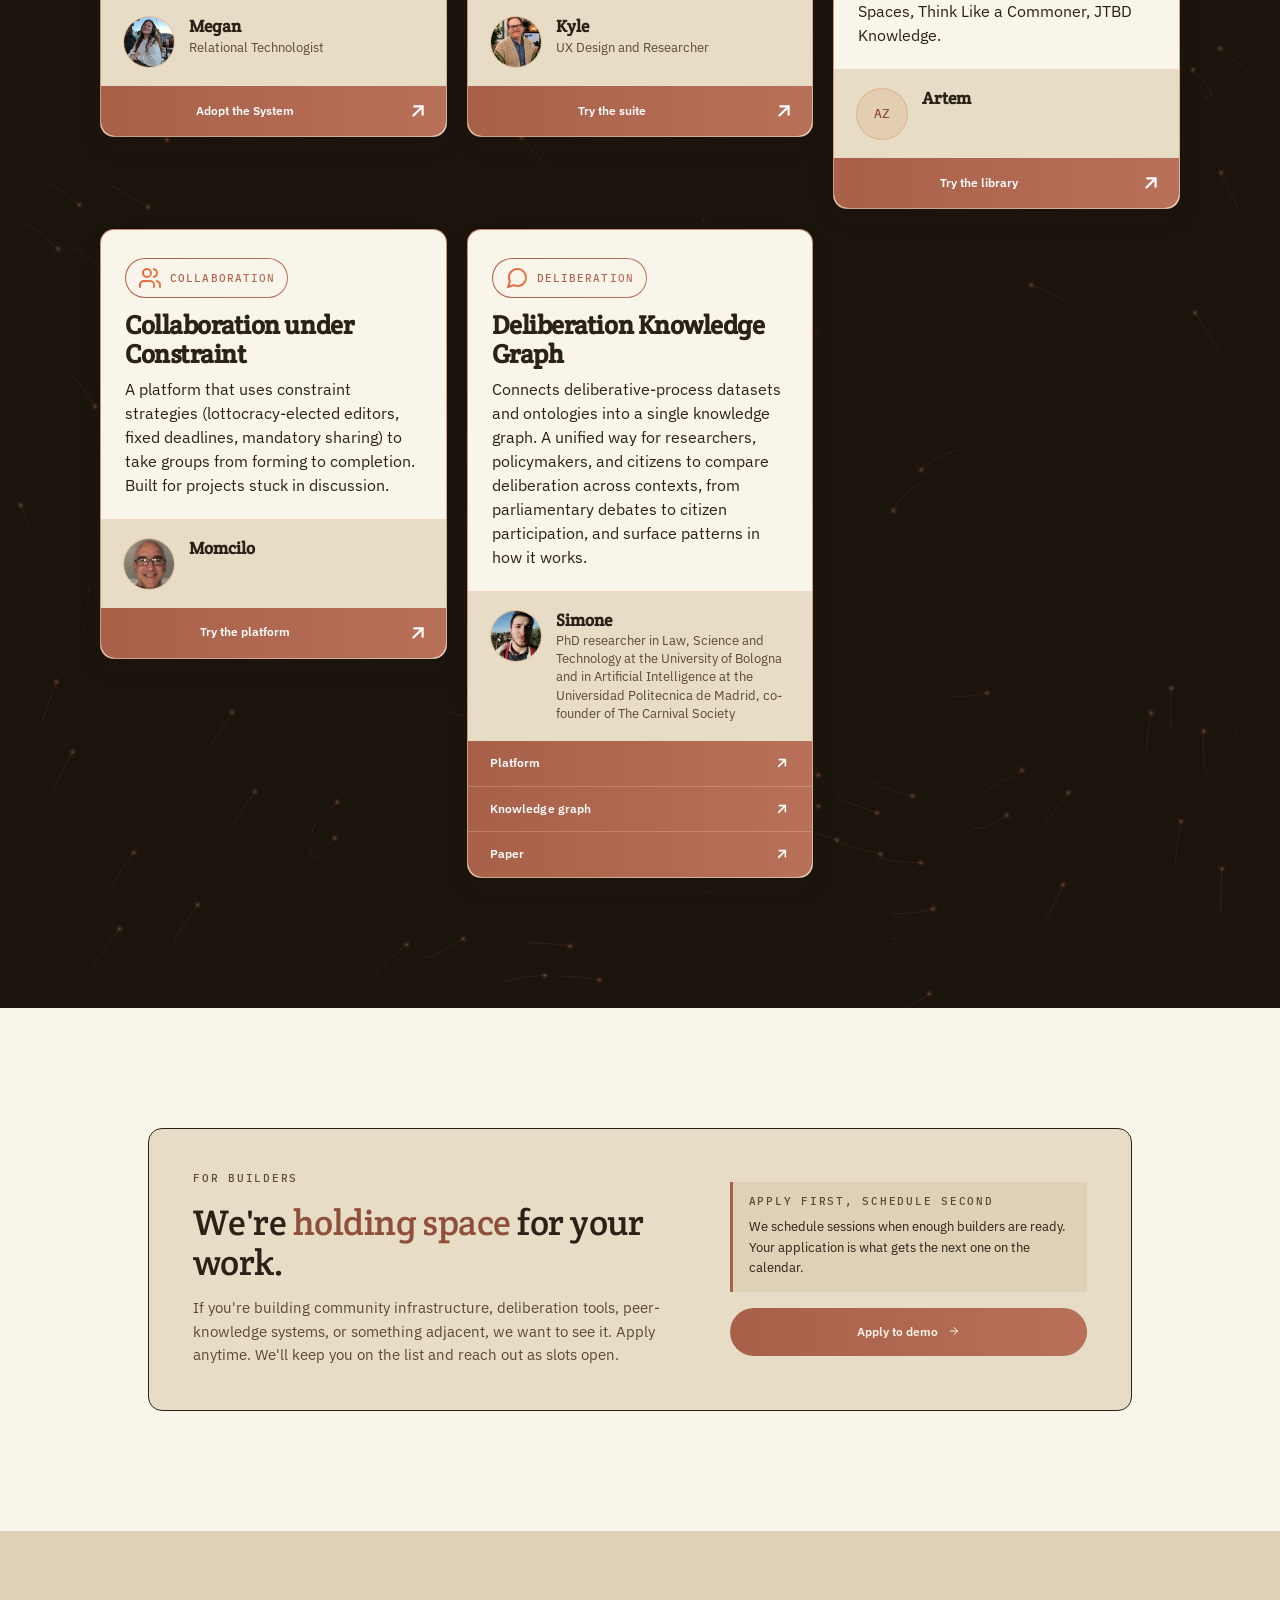
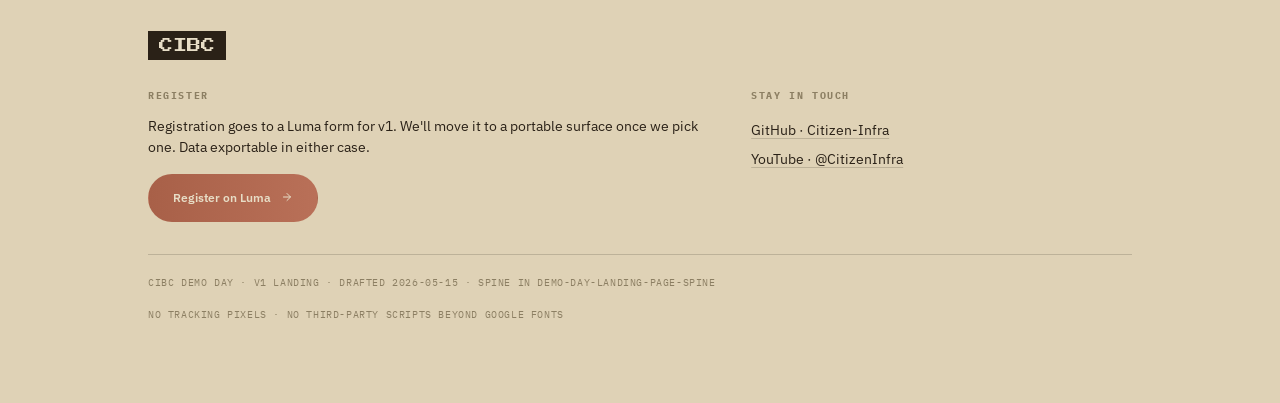
==== commit fa70f226: "Set July 3 date, fix Apply CTAs, add YouTube link and share toast - Update event date to July 3, 202" ====
--- a/index.html
+++ b/index.html
@@ -1704,6 +1704,47 @@
   }
   .footer-bottom span { line-height: 1.6; }
 
+  /* ============ Toast (share-link confirmation) ============ */
+  .toast {
+    position: fixed;
+    left: 50%;
+    bottom: 28px;
+    transform: translateX(-50%) translateY(14px);
+    background: var(--ink);
+    color: var(--paper-white);
+    padding: 12px 20px;
+    border-radius: 100px;
+    font-family: var(--mono);
+    font-size: 12px;
+    letter-spacing: 0.04em;
+    box-shadow: 0 8px 24px rgba(26, 18, 10, 0.28);
+    opacity: 0;
+    pointer-events: none;
+    z-index: 1000;
+    transition: opacity 220ms ease, transform 220ms ease;
+    display: inline-flex;
+    align-items: center;
+    gap: 8px;
+    max-width: calc(100vw - 32px);
+  }
+  .toast::before {
+    content: "";
+    width: 14px;
+    height: 14px;
+    flex-shrink: 0;
+    background: var(--accent);
+    -webkit-mask: url("data:image/svg+xml,%3Csvg xmlns='http://www.w3.org/2000/svg' viewBox='0 0 24 24' fill='none' stroke='%23000' stroke-width='3' stroke-linecap='round' stroke-linejoin='round'%3E%3Cpolyline points='20 6 9 17 4 12'/%3E%3C/svg%3E") center / contain no-repeat;
+    mask: url("data:image/svg+xml,%3Csvg xmlns='http://www.w3.org/2000/svg' viewBox='0 0 24 24' fill='none' stroke='%23000' stroke-width='3' stroke-linecap='round' stroke-linejoin='round'%3E%3Cpolyline points='20 6 9 17 4 12'/%3E%3C/svg%3E") center / contain no-repeat;
+  }
+  .toast.is-visible {
+    opacity: 1;
+    transform: translateX(-50%) translateY(0);
+  }
+  @media (prefers-reduced-motion: reduce) {
+    .toast { transition: opacity 220ms ease; transform: translateX(-50%); }
+    .toast.is-visible { transform: translateX(-50%); }
+  }
+
   /* ============ Mobile ============ */
   @media (max-width: 760px) {
     .demos { grid-template-columns: 1fr; }
@@ -1757,10 +1798,10 @@
           <span class="info-label">When</span>
           <div class="info-when-row">
             <span class="info-when-icon" aria-hidden="true"><svg viewBox="0 0 24 24" fill="none" stroke="currentColor" stroke-width="2" stroke-linecap="round" stroke-linejoin="round"><rect x="3" y="4" width="18" height="18" rx="2"/><line x1="16" y1="2" x2="16" y2="6"/><line x1="8" y1="2" x2="8" y2="6"/><line x1="3" y1="10" x2="21" y2="10"/></svg></span>
-            <span class="info-when-date">Mid-June 2026 · TBD</span>
+            <span class="info-when-date">July 3, 2026</span>
           </div>
-          <p class="info-when-note">Date locking soon. The first of more to come. Want to demo? Apply below.</p>
-          <a href="#apply" class="info-action-link">Apply to demo <span class="ext-arrow" aria-hidden="true"><svg viewBox="0 0 24 24" fill="none" stroke="currentColor" stroke-width="2.4" stroke-linecap="round" stroke-linejoin="round"><line x1="7" y1="17" x2="17" y2="7"/><polyline points="8 7 17 7 17 16"/></svg></span></a>
+          <p class="info-when-note">The first of more to come. Want to demo? Apply below.</p>
+          <a href="https://app.harmonica.chat/chat?s=fc325b1d-2abb-4869-b2b5-6e35bfb274bb" target="_blank" rel="noopener" class="info-action-link">Apply to demo <span class="ext-arrow" aria-hidden="true"><svg viewBox="0 0 24 24" fill="none" stroke="currentColor" stroke-width="2.4" stroke-linecap="round" stroke-linejoin="round"><line x1="7" y1="17" x2="17" y2="7"/><polyline points="8 7 17 7 17 16"/></svg></span></a>
         </div>
 
         <div class="hero-info-grid">
@@ -1780,7 +1821,7 @@
               <li>Free</li>
               <li>Recorded</li>
             </ul>
-            <a href="https://youtube.com" class="info-action-link">CIBC YouTube <span class="ext-arrow" aria-hidden="true"><svg viewBox="0 0 24 24" fill="none" stroke="currentColor" stroke-width="2.4" stroke-linecap="round" stroke-linejoin="round"><line x1="7" y1="17" x2="17" y2="7"/><polyline points="8 7 17 7 17 16"/></svg></span></a>
+            <a href="https://www.youtube.com/@CitizenInfra" target="_blank" rel="noopener" class="info-action-link">CIBC YouTube<span class="ext-arrow" aria-hidden="true"><svg viewBox="0 0 24 24" fill="none" stroke="currentColor" stroke-width="2.4" stroke-linecap="round" stroke-linejoin="round"><line x1="7" y1="17" x2="17" y2="7"/><polyline points="8 7 17 7 17 16"/></svg></span></a>
           </div>
         </div>
 
@@ -1809,7 +1850,7 @@
   <canvas class="field-canvas" id="field-canvas" aria-hidden="true"></canvas>
   <div class="field-veil" aria-hidden="true"></div>
   <div class="section-head-demos">
-    <h2 class="demos-title"><span class="gradient-text">Demo Day</span> June</h2>
+    <h2 class="demos-title"><span class="gradient-text">Demo Day</span> July</h2>
     <div class="demos-eyebrow">
       <span class="demos-eyebrow-icon" aria-hidden="true">
         <svg viewBox="0 0 24 24" fill="none" xmlns="http://www.w3.org/2000/svg">
@@ -1826,11 +1867,11 @@
           <line x1="3" y1="11" x2="21" y2="11" stroke="url(#cal-light-gradient)" stroke-width="2" stroke-linecap="round"/>
         </svg>
       </span>
-      <span class="demos-eyebrow-text">Exact date TBD</span>
+      <span class="demos-eyebrow-text">July 3, 2026</span>
     </div>
     <div class="demos-ctas">
       <a href="https://luma.com/mha49cf5" target="_blank" rel="noopener" class="demos-btn demos-btn-primary">Register <span class="demos-btn-arrow" aria-hidden="true"><svg style="width:1em;height:1em;vertical-align:-0.12em;flex-shrink:0" viewBox="0 0 24 24" fill="none" stroke="currentColor" stroke-width="2" stroke-linecap="round" stroke-linejoin="round" aria-hidden="true"><line x1="5" y1="12" x2="19" y2="12"/><polyline points="12 5 19 12 12 19"/></svg></span></a>
-      <a href="#apply" class="demos-btn demos-btn-ghost">Apply to demo</a>
+      <a href="https://app.harmonica.chat/chat?s=fc325b1d-2abb-4869-b2b5-6e35bfb274bb" target="_blank" rel="noopener" class="demos-btn demos-btn-ghost">Apply to demo</a>
     </div>
   </div>
   <div class="demos">
@@ -2020,6 +2061,7 @@
         <h4>Stay in touch</h4>
         <ul>
           <li><a href="https://github.com/Citizen-Infra" target="_blank" rel="noopener">GitHub · Citizen-Infra</a></li>
+          <li><a href="https://www.youtube.com/@CitizenInfra" target="_blank" rel="noopener">YouTube · @CitizenInfra</a></li>
         </ul>
       </div>
     </div>
@@ -2499,6 +2541,19 @@
 /* ============ Share this event ============ */
 (function() {
   function ready(fn) { if (document.readyState !== 'loading') { fn(); } else { document.addEventListener('DOMContentLoaded', fn); } }
+  var toastTimer;
+  function showToast(message) {
+    var t = document.getElementById('toast');
+    if (!t) { return; }
+    t.textContent = message;
+    t.classList.add('is-visible');
+    t.setAttribute('aria-hidden', 'false');
+    clearTimeout(toastTimer);
+    toastTimer = setTimeout(function() {
+      t.classList.remove('is-visible');
+      t.setAttribute('aria-hidden', 'true');
+    }, 2400);
+  }
   ready(function() {
     document.querySelectorAll('[data-share]').forEach(function(el) {
       el.addEventListener('click', function(e) {
@@ -2512,9 +2567,7 @@
         if (navigator.clipboard && navigator.clipboard.writeText) {
           e.preventDefault();
           navigator.clipboard.writeText(url).then(function() {
-            var original = el.textContent;
-            el.textContent = 'Link copied';
-            setTimeout(function() { el.textContent = original; }, 1800);
+            showToast('Link copied to clipboard');
           }).catch(function() { window.open(url, '_blank', 'noopener'); });
           return;
         }
@@ -2527,5 +2580,6 @@
 })();
 </script>
 
+<div class="toast" id="toast" role="status" aria-live="polite" aria-hidden="true"></div>
 </body>
 </html>
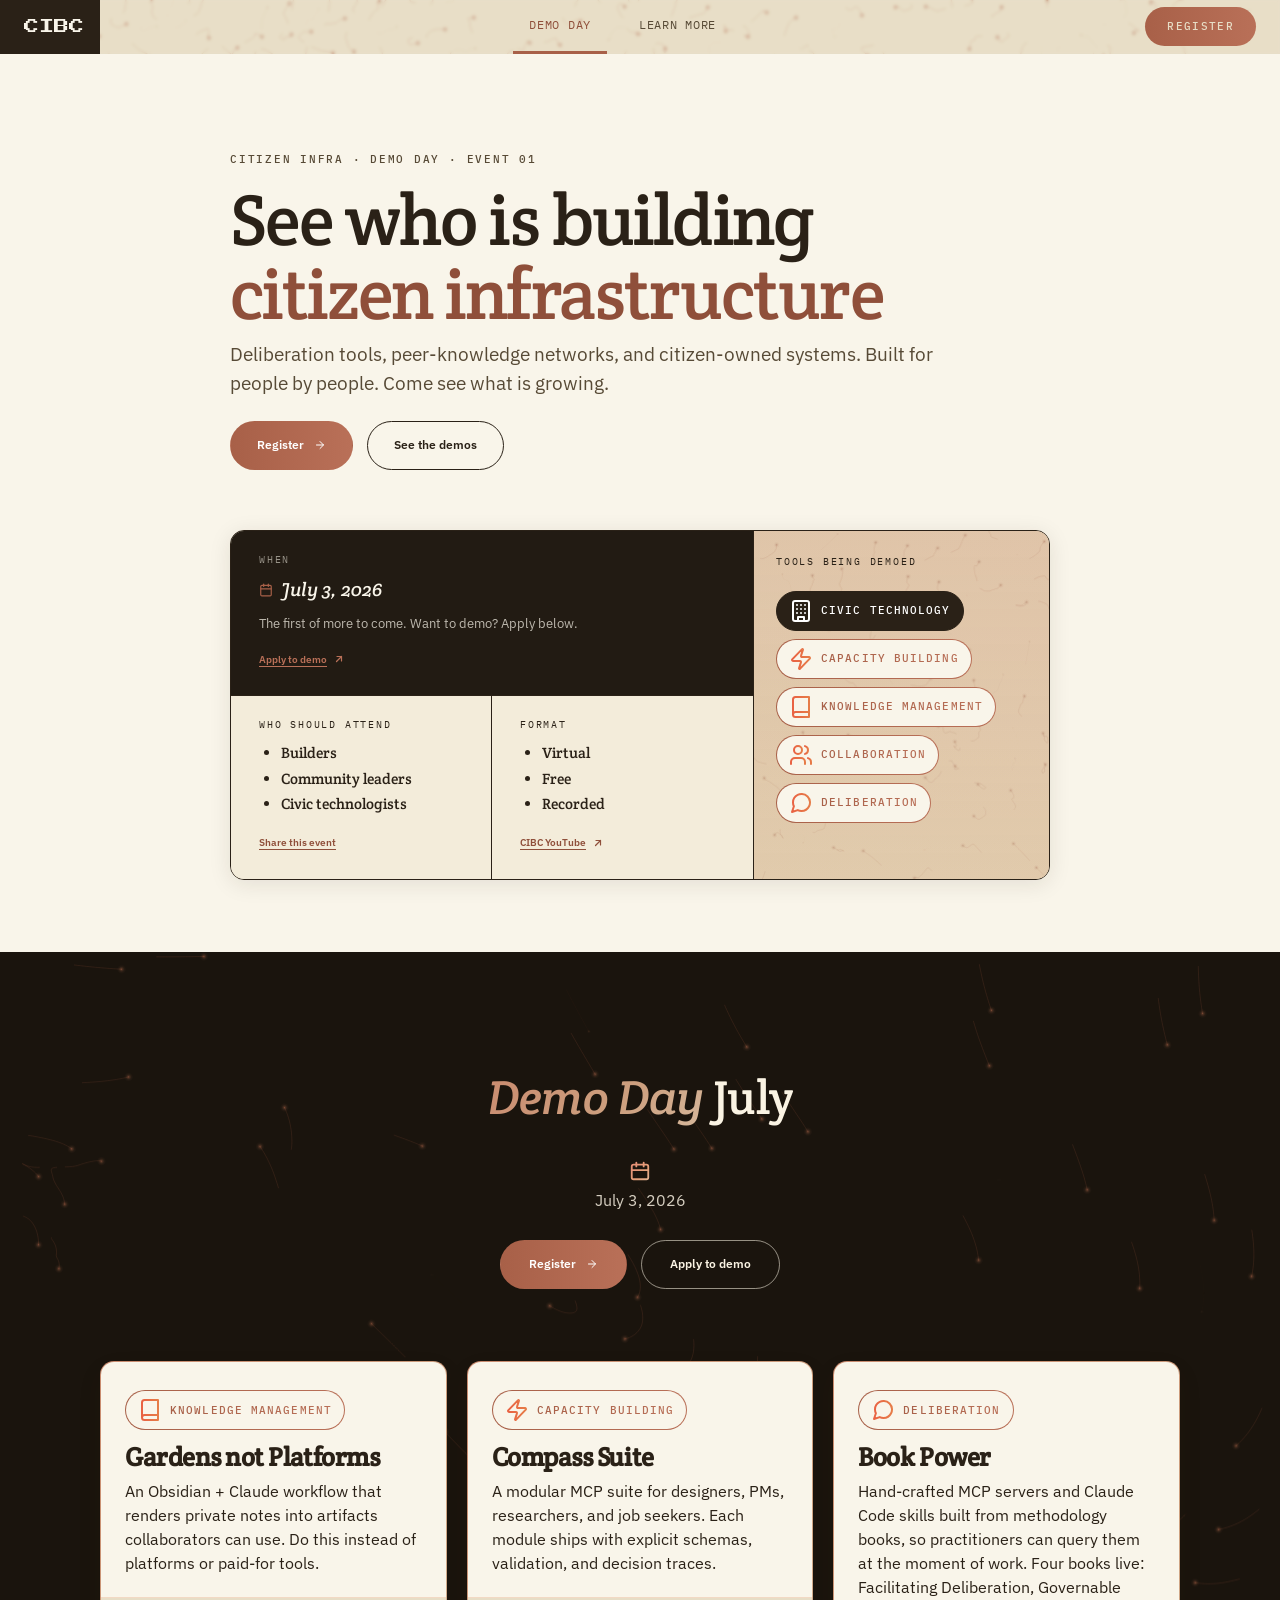
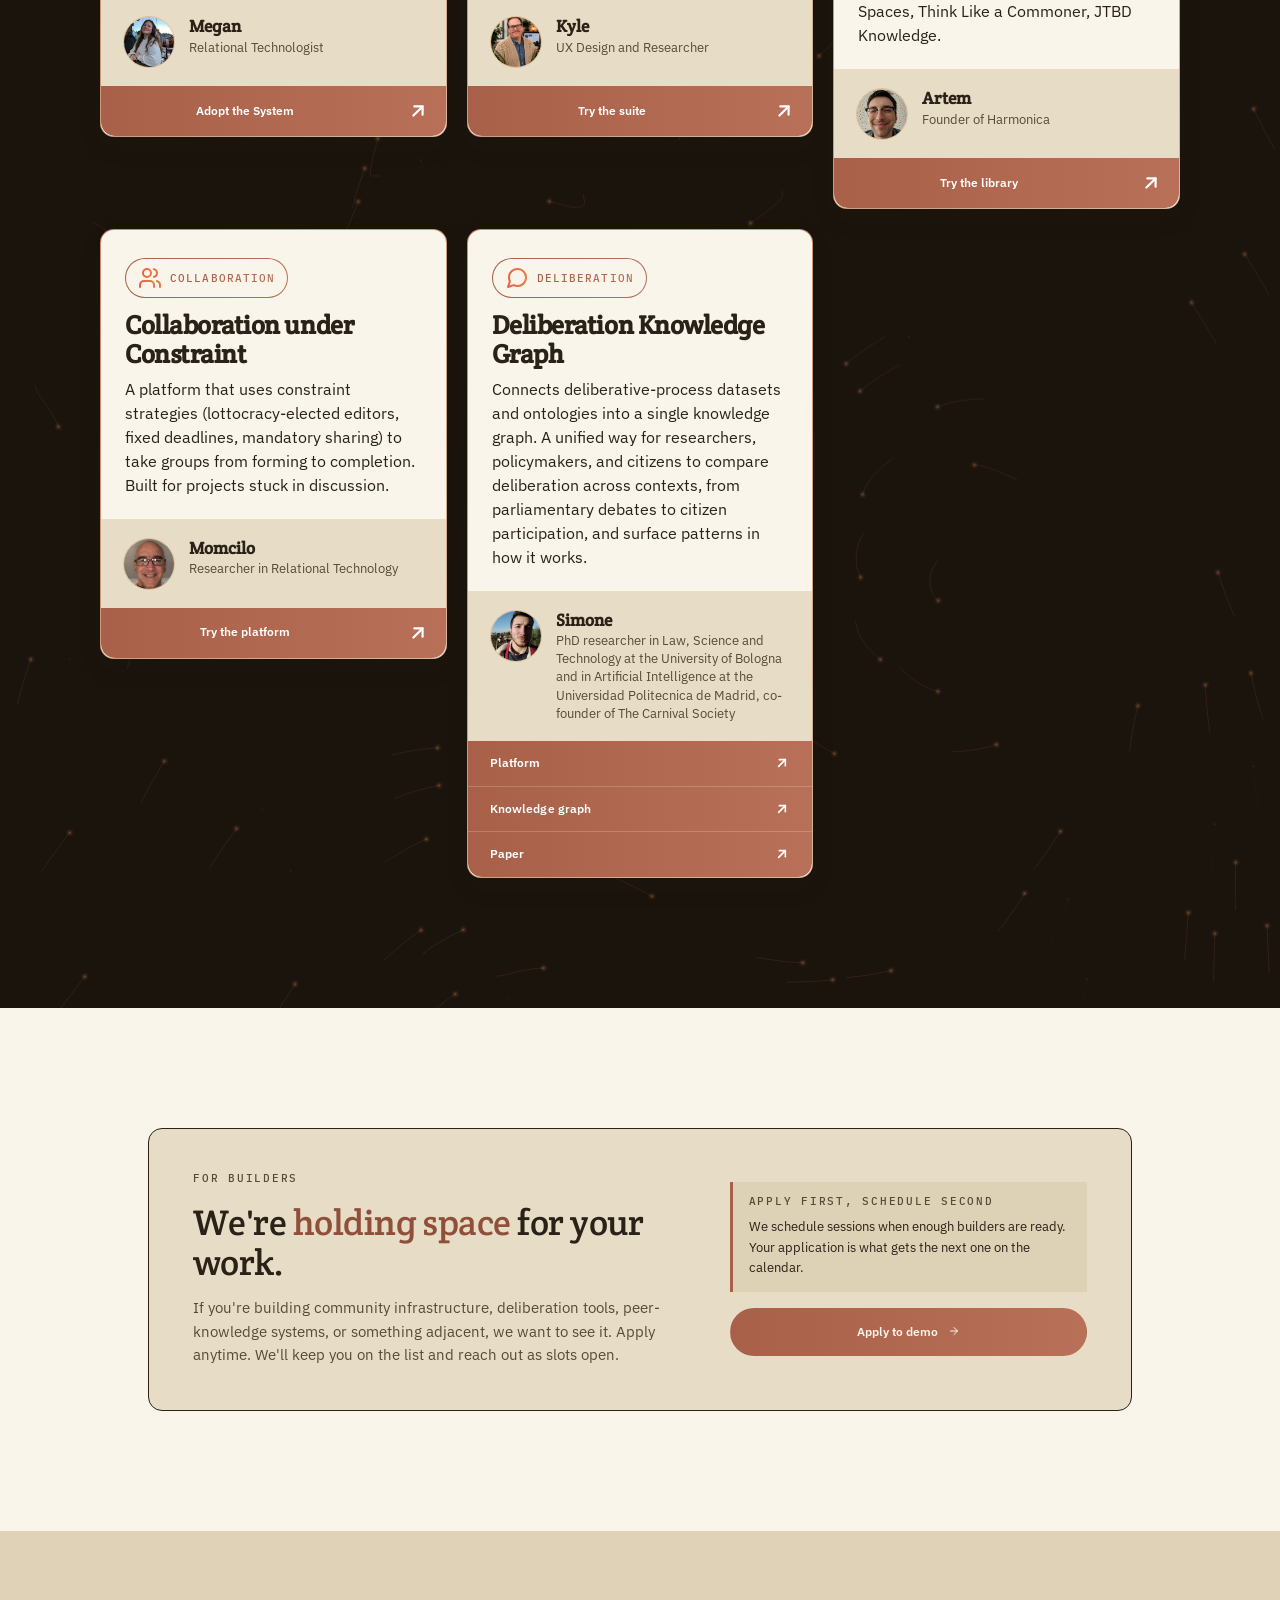
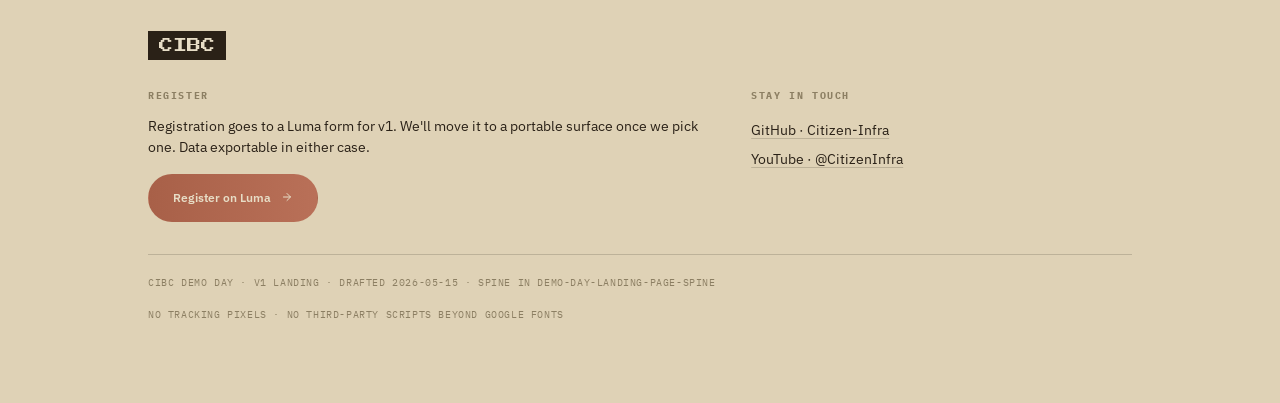
==== commit ea571e60: "Add Artem headshot/title and Momcilo title - Add assets/artem.jpg and wire it on landing + ecosystem" ====
--- a/index.html
+++ b/index.html
@@ -1931,9 +1931,10 @@
       <div class="demo-footer">
         <div class="demo-presenter-zone">
         <div class="demo-presenter-row">
-          <div class="demo-avatar" aria-hidden="true">AZ</div>
+          <div class="demo-avatar has-photo" aria-hidden="true"><img src="assets/artem.jpg" alt="" /></div>
           <div class="demo-presenter-text">
                 <div class="demo-presenter">Artem</div>
+            <div class="demo-bio-tbd">Founder of Harmonica</div>
           </div>
         </div>
         </div>
@@ -1956,6 +1957,7 @@
           <div class="demo-avatar has-photo" aria-hidden="true"><img src="assets/momcilo.webp" alt="" /></div>
           <div class="demo-presenter-text">
                 <div class="demo-presenter">Momcilo</div>
+            <div class="demo-bio-tbd">Researcher in Relational Technology</div>
           </div>
         </div>
         </div>
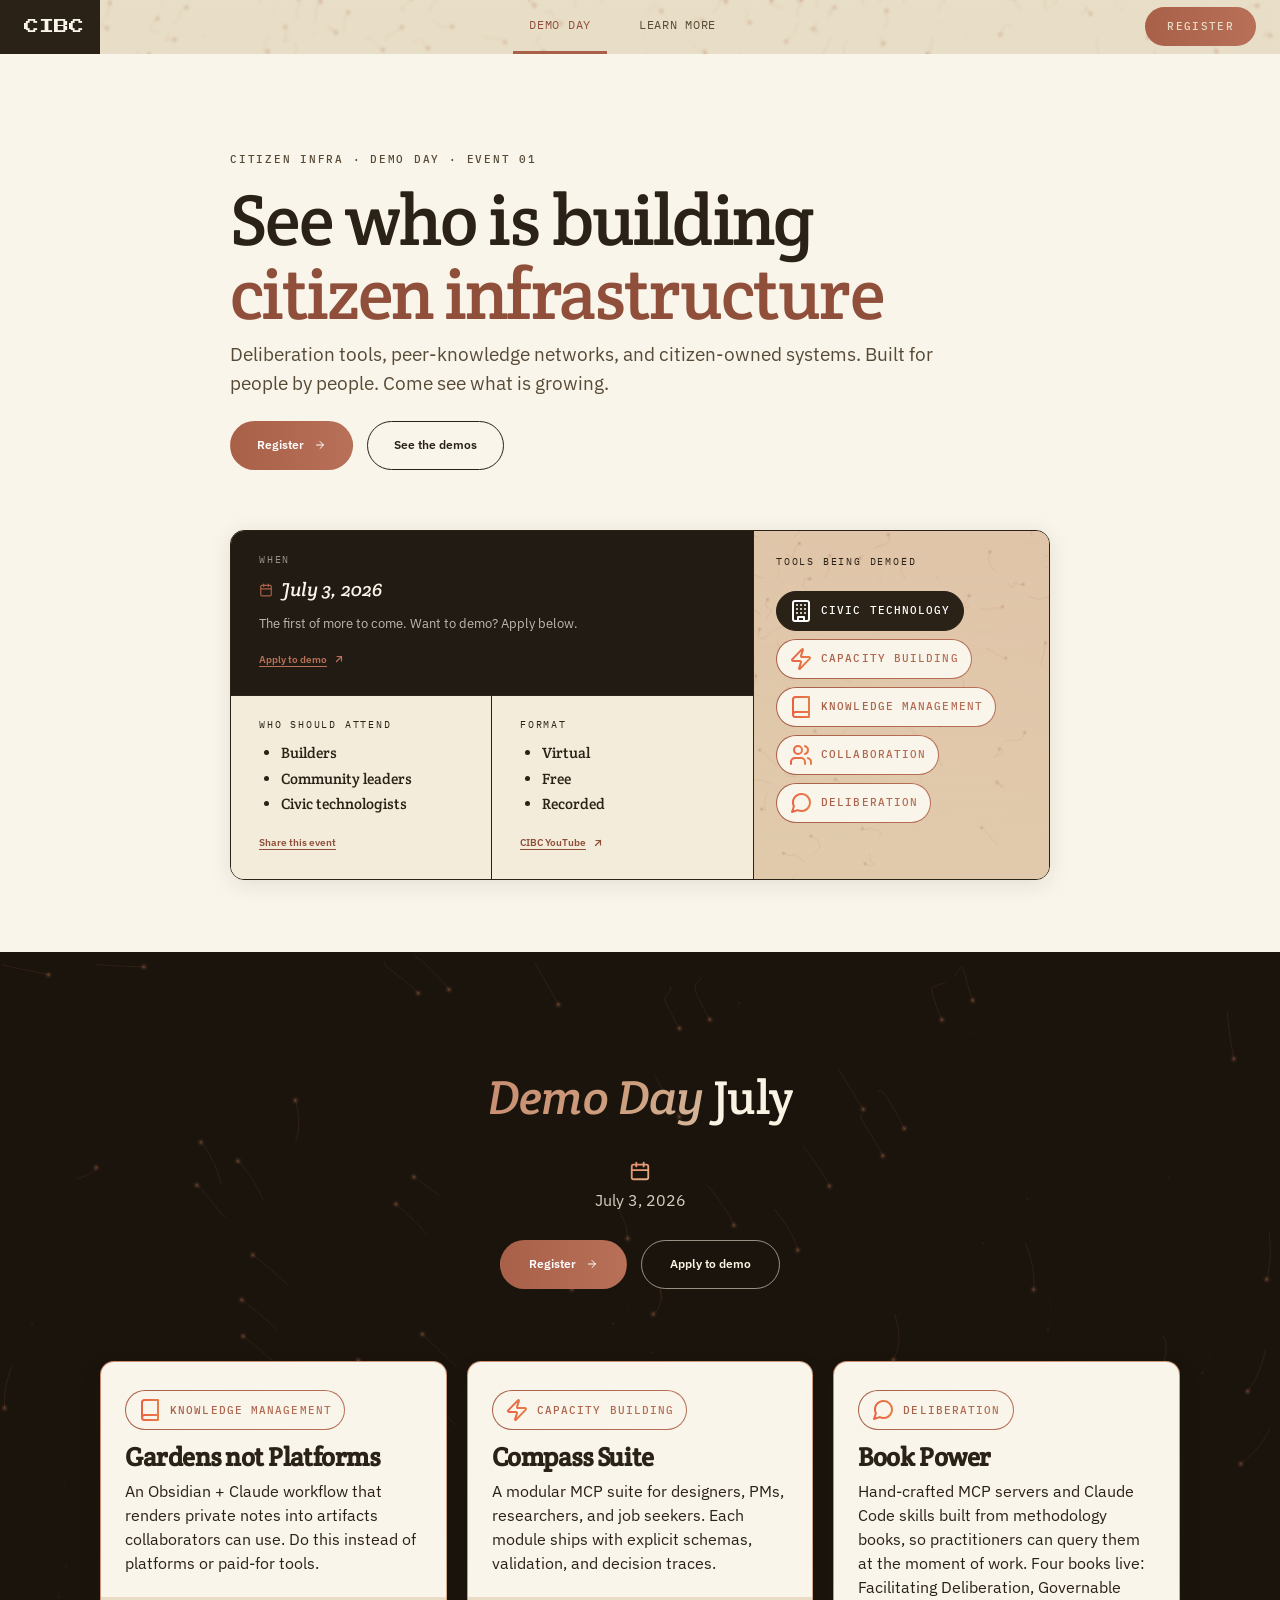
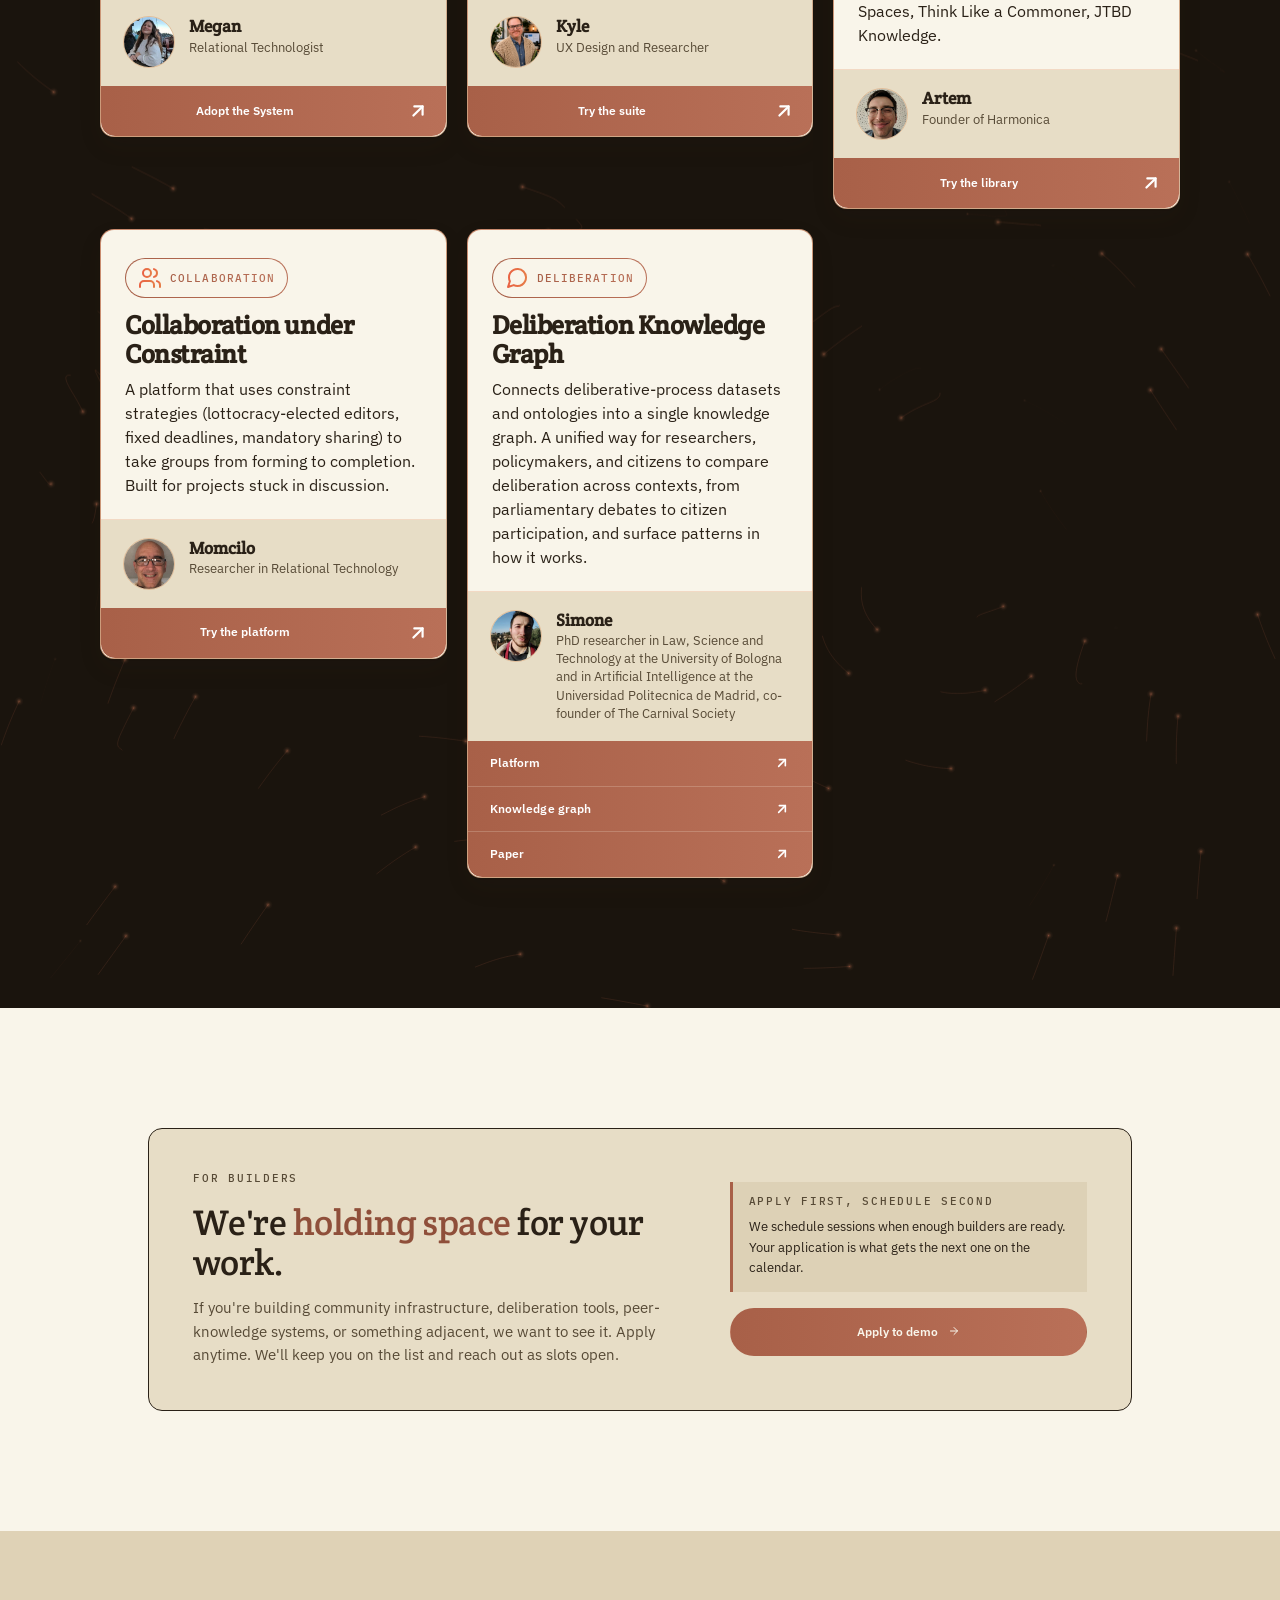
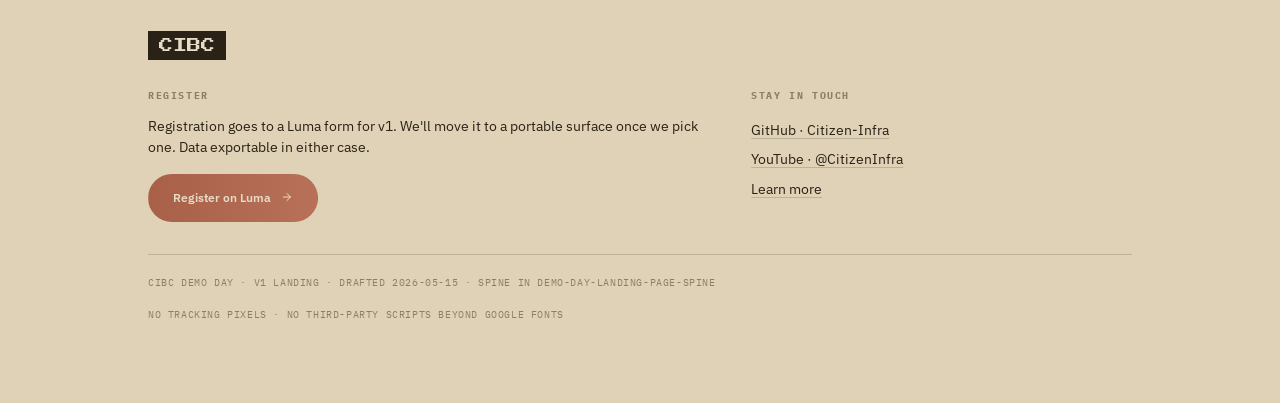
==== commit a4db469a: "Add Learn more (wiki) link to footer Stay-in-touch Add the citizen-infrastructure wiki link to the f" ====
--- a/index.html
+++ b/index.html
@@ -2064,6 +2064,7 @@
         <ul>
           <li><a href="https://github.com/Citizen-Infra" target="_blank" rel="noopener">GitHub · Citizen-Infra</a></li>
           <li><a href="https://www.youtube.com/@CitizenInfra" target="_blank" rel="noopener">YouTube · @CitizenInfra</a></li>
+          <li><a href="https://citizen-infra.netlify.app/start/what-is-citizen-infrastructure/" target="_blank" rel="noopener">Learn more</a></li>
         </ul>
       </div>
     </div>
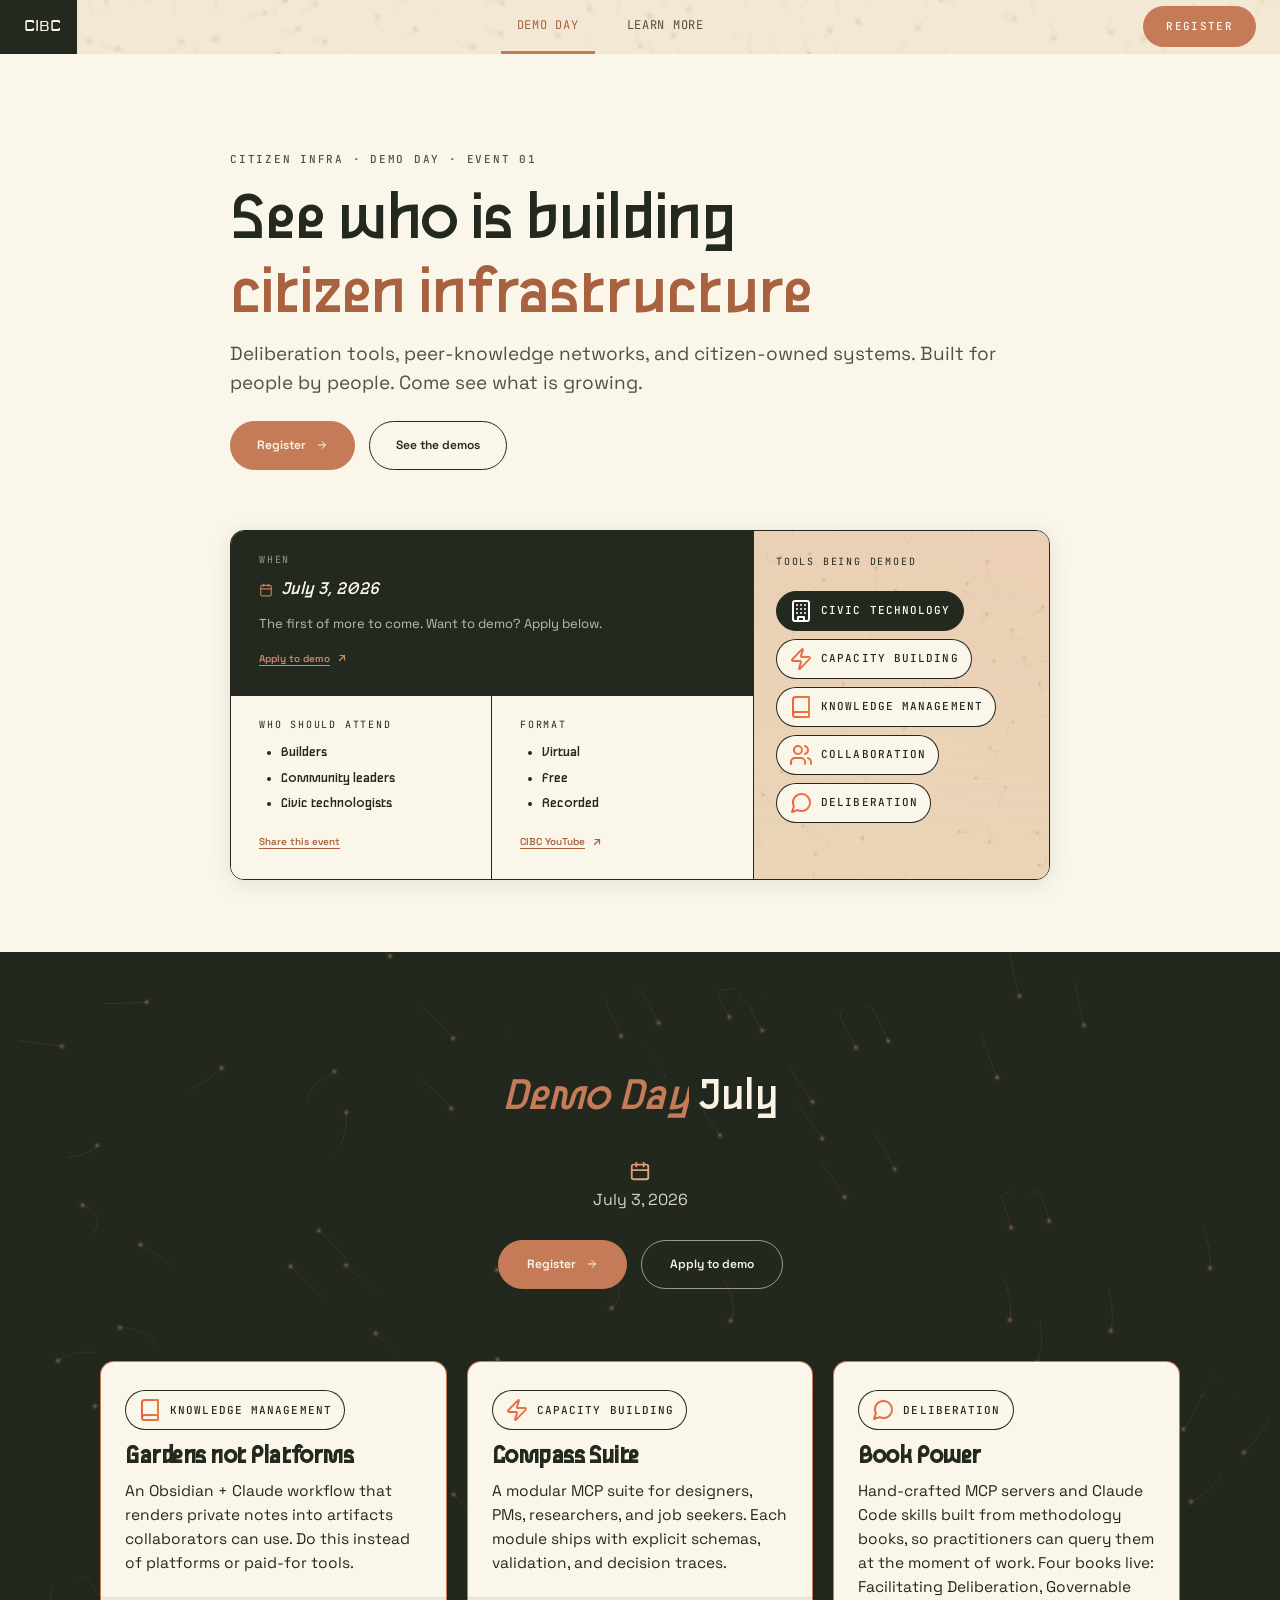
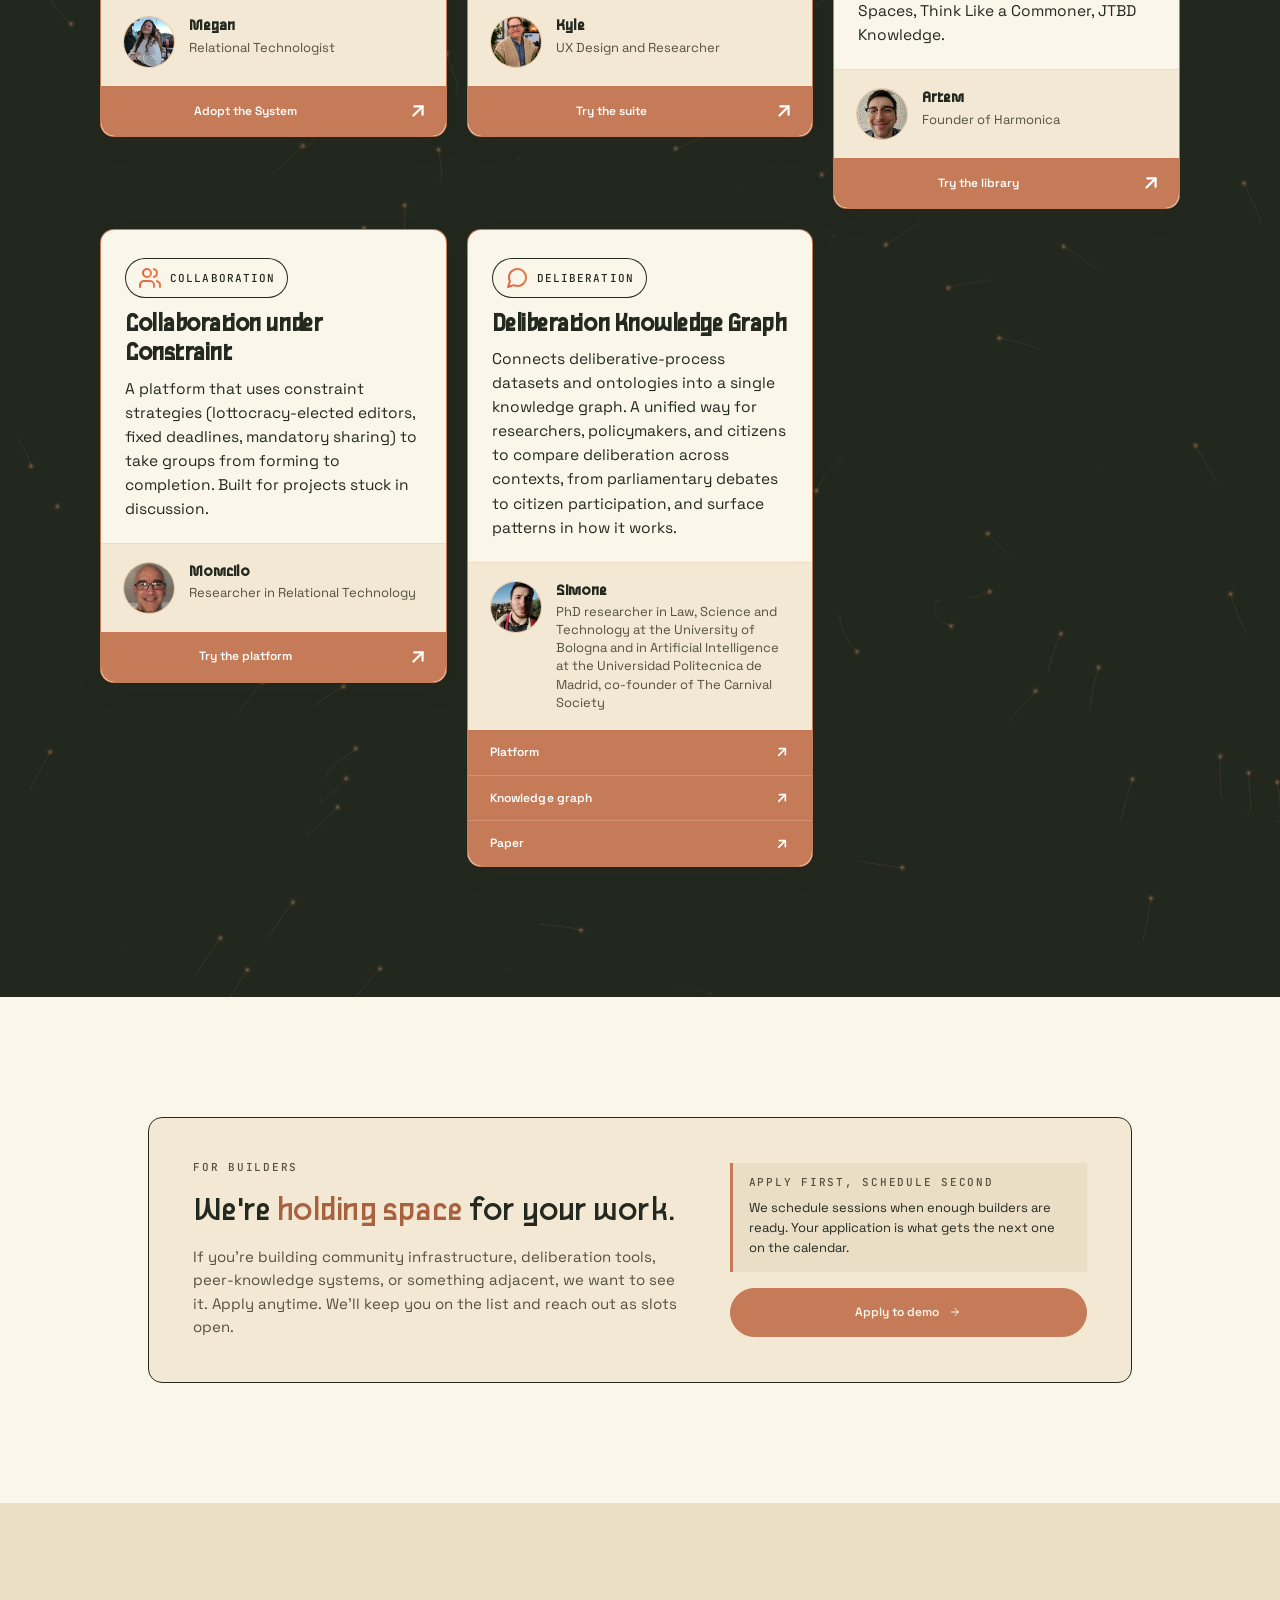
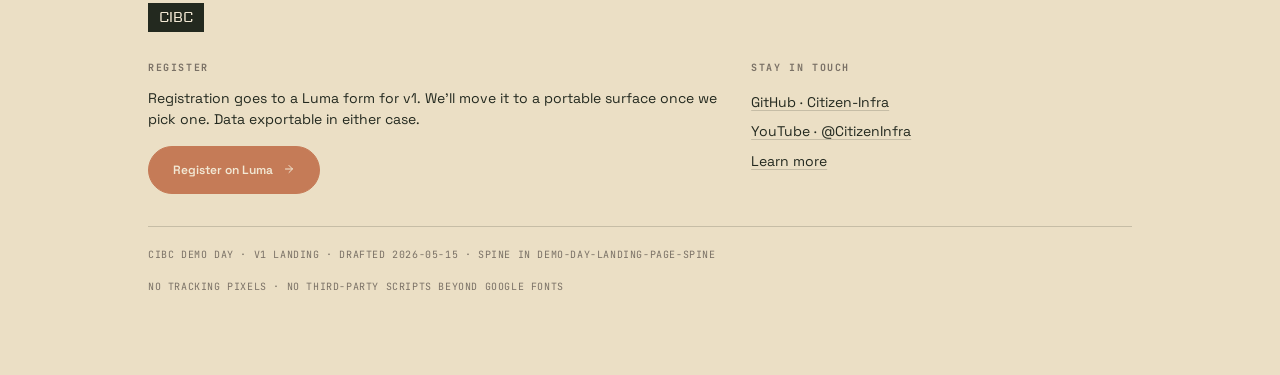
==== commit 59a65fd8: "Rebrand demo-day site to CIBC Brand Option A Apply the Brand Option A visual system across the whole" ====
--- a/index.html
+++ b/index.html
@@ -116,8 +116,9 @@
     font-variation-settings: "opsz" 24, "SOFT" 30;
   }
   .nav-cta {
-    background: var(--gradient-primary);
-    color: var(--bg-warm);
+    background: var(--accent);
+    color: var(--paper-white);
+    border: 1.5px solid var(--accent);
     padding: 11px 22px;
     border-radius: 100px;
     font-family: var(--mono);
@@ -126,9 +127,9 @@
     text-transform: uppercase;
     text-decoration: none;
     font-weight: 500;
-    transition: filter 150ms;
-  }
-  .nav-cta:hover { filter: brightness(0.92); }
+    transition: background 150ms, border-color 150ms;
+  }
+  .nav-cta:hover { background: var(--accent-deep); border-color: var(--accent-deep); }
   .nav-links {
     display: flex;
     align-items: stretch;
@@ -309,10 +310,10 @@
     cursor: pointer;
     border: 1.5px solid var(--ink);
   }
-  .btn-primary { background: var(--gradient-primary); color: var(--paper-white); border-color: transparent; }
-  .btn-primary:hover { filter: brightness(0.92); }
-  .btn-ghost { background: transparent; color: var(--ink); }
-  .btn-ghost:hover { background: var(--ink); color: var(--bg-warm); }
+  .btn-primary { background: var(--accent); color: var(--paper-white); border-color: var(--accent); }
+  .btn-primary:hover { background: var(--accent-deep); border-color: var(--accent-deep); }
+  .btn-ghost { background: transparent; color: var(--ink); border-color: var(--ink); }
+  .btn-ghost:hover { background: var(--ink); color: var(--paper-white); border-color: var(--ink); }
   .btn .arrow { transition: transform 150ms; }
   .btn:hover .arrow { transform: translateX(3px); }
 
@@ -405,12 +406,12 @@
     transition: filter 150ms, background 150ms, border-color 150ms;
     cursor: pointer;
   }
-  .hero-btn-primary { background: var(--gradient-primary); color: #ffffff; }
-  .hero-btn-primary:hover { filter: brightness(1.06); }
+  .hero-btn-primary { background: var(--accent); color: var(--paper-white); border-color: var(--accent); }
+  .hero-btn-primary:hover { background: var(--accent-deep); border-color: var(--accent-deep); }
   .hero-btn-primary .hero-btn-arrow { transition: transform 150ms; }
   .hero-btn-primary:hover .hero-btn-arrow { transform: translateX(3px); }
   .hero-btn-ghost { background: transparent; color: var(--ink); border-color: var(--ink); }
-  .hero-btn-ghost:hover { background: rgba(42, 34, 24, 0.06); }
+  .hero-btn-ghost:hover { background: var(--ink); color: var(--paper-white); border-color: var(--ink); }
 
   /* Hero info card (cream main + slightly deeper side) */
   .hero-info-card {
@@ -682,10 +683,11 @@
     cursor: pointer;
   }
   .demos-btn-primary {
-    background: var(--gradient-primary);
-    color: #ffffff;
-  }
-  .demos-btn-primary:hover { filter: brightness(1.06); }
+    background: var(--accent);
+    color: var(--paper-white);
+    border-color: var(--accent);
+  }
+  .demos-btn-primary:hover { background: var(--accent-deep); border-color: var(--accent-deep); }
   .demos-btn-primary .demos-btn-arrow { transition: transform 150ms; }
   .demos-btn-primary:hover .demos-btn-arrow { transform: translateX(3px); }
   .demos-btn-ghost {
@@ -906,7 +908,7 @@
   .presenter-linkedin svg { width: 100%; height: 100%; display: block; fill: currentColor; }
 
   .demo-action-zone {
-    background: var(--gradient-primary);
+    background: var(--accent);
     padding: 0;
     display: flex;
     align-items: stretch;
--- a/theme.css
+++ b/theme.css
@@ -1,3 +1,5 @@
+@import url('https://fonts.googleapis.com/css2?family=Space+Grotesk:wght@400;500;600;700&family=Aldrich&family=JetBrains+Mono:wght@400;500;600&family=Caveat:wght@500;600;700&display=swap');
+
 /* ============================================================
    CIBC Demo Day · SINGLE SOURCE OF TRUTH FOR THE BRAND
    ------------------------------------------------------------
@@ -15,60 +17,102 @@
    2026-06-03: brand updated to the "barn / farmhouse" palette
    (barn-brick accent, bone paper, warm dark sections) with
    Crete Round + IBM Plex Sans/Mono type.
+
+   2026-06-24: brand updated to CIBC Brand Option A. Natural
+   Palette colors (paper / cream / clay / brass / sage / ink)
+   and Gulax (display) + Space Grotesk (body) + Aldrich (eyebrow)
+   + JetBrains Mono. Legacy var names retained as aliases so
+   every page inherits the new brand without per-page edits.
    ============================================================ */
+
+/* Gulax display face, self-hosted. Path is relative to this file
+   (repo root), so it resolves for every page that links theme.css. */
+@font-face {
+  font-family: "Gulax";
+  src: url("assets/fonts/gulax/gulax-regular.woff2") format("woff2");
+  font-weight: 400;
+  font-style: normal;
+  font-display: swap;
+}
 
 :root {
   /* ---------- CANONICAL PRIMITIVES (edit these to rebrand) ---------- */
 
-  /* Paper + backgrounds */
-  --paper-white: #f9f5ea;   /* lightest paper, card-on-light */
-  --bg-warm: #e7ddc6;       /* page background (bone / putty) */
-  --bg-warm-2: #ddd1b6;     /* secondary warm panel */
-  --bg-card: #f3ecda;       /* card surfaces */
-  --bg-deep: #221b13;       /* dark sections (warm barn-wood near-black) */
-  --bg-deep-2: #2c2316;     /* dark section, one step lighter */
+  /* Paper + backgrounds (Option A Natural Palette) */
+  --paper-white: #FBF6EA;   /* cream, lightest surface, card-on-light */
+  --bg-warm: #F2E8D4;       /* paper, page background */
+  --bg-warm-2: #EADFC6;     /* secondary warm panel */
+  --bg-card: #FBF6EA;       /* card surfaces (cream) */
+  --bg-deep: #23291F;       /* dark sections (deep ink green-black) */
+  --bg-deep-2: #2E3528;     /* dark section, one step lighter */
 
   /* Ink / text */
-  --ink: #2a2117;
-  --ink-soft: #574a36;
-  --ink-faint: #8c7f63;
+  --ink: #23291F;
+  --ink-soft: #56503F;
+  --ink-faint: #7A7166;     /* stone */
 
   /* Hairline rules */
-  --rule: rgba(42,33,23,0.18);
-  --rule-soft: rgba(42,33,23,0.09);
+  --rule: rgba(35,41,31,0.18);
+  --rule-soft: rgba(35,41,31,0.09);
 
-  /* Primary accent (faded barn brick) */
-  --accent: #a86048;
-  --accent-deep: #8f4f3a;
-  --accent-soft: rgba(168,96,72,0.14);
+  /* Primary accent (clay) */
+  --accent: #C57B57;
+  --accent-deep: #A8623F;
+  --accent-soft: rgba(197,123,87,0.14);
 
   /* Secondary brand palette (categorical accents) */
-  --terra-soft: #b97058;    /* lighter brick */
-  --moss: #6e7150;          /* foliage olive */
-  --moss-soft: #889071;     /* lighter sage */
-  --gold: #c2913f;          /* ochre apron */
-  --indigo: #39434f;        /* denim */
-  --indigo-soft: rgba(57,67,79,0.16);
-  --plum: #6e3a4b;          /* shadow plum */
+  --terra-soft: #D08A66;    /* lighter clay */
+  --moss: #7E876F;          /* deeper sage */
+  --moss-soft: #A7B0A0;     /* sage */
+  --gold: #B08D4F;          /* brass */
+  --indigo: #45504A;        /* slate-sage */
+  --indigo-soft: rgba(69,80,74,0.16);
+  --plum: #7A4A55;          /* muted plum */
 
-  /* Brand gradients */
-  --gradient-primary: linear-gradient(90deg, #a86048 0%, #b97058 100%);
-  --gradient-light-text: linear-gradient(135deg, #c98a6e 0%, #cda07f 63%, #d6b89c 100%);
+  /* Option A is a FLAT brand: no gradients on components. These aliases are kept
+     so any existing var(--gradient-*) usage resolves to a solid fill instead. */
+  --gradient-primary: var(--ink);        /* primary action fill = solid ink */
+  --gradient-light-text: var(--accent);  /* emphasis text = solid clay */
 
-  /* Type */
-  --serif: 'Crete Round', 'Charter', Georgia, serif;
-  --body: 'IBM Plex Sans', -apple-system, BlinkMacSystemFont, system-ui, sans-serif;
-  --mono: 'IBM Plex Mono', 'SF Mono', Menlo, Consolas, monospace;
-  --pixel: 'Press Start 2P', 'IBM Plex Mono', monospace;
+  /* Option A scale tokens (from the Brand Option A spec) */
+  --font-eyebrow: 'Aldrich', system-ui, sans-serif;
+  --eyebrow-case: uppercase;
+  --eyebrow-track: 0.28em;
+  --text-display: clamp(2.8rem, 7vw, 5rem);
+  --text-heading-xl: clamp(2rem, 4.6vw, 3rem);
+  --text-heading-lg: clamp(1.55rem, 3vw, 2rem);
+  --text-heading-md: clamp(1.25rem, 2.4vw, 1.55rem);
+  --text-card: 1.3rem;
+  --text-body-lg: 1.22rem;
+  --text-body: 1.06rem;
+  --text-body-sm: 0.94rem;
+  --text-eyebrow: 0.78rem;
+  --tracking-display: 0;
+  --space-xs: 4px;  --space-sm: 8px;  --space-md: 12px; --space-base: 16px;
+  --space-lg: 24px; --space-xl: 32px; --space-2xl: 48px; --space-3xl: 64px;
+  --space-section: clamp(3.5rem, 8vw, 6rem);
+  --radius-sm: 4px; --radius-md: 8px; --radius-lg: 16px; --radius-xl: 28px; --radius-full: 999px;
+  --color-surface: var(--paper-white);
+  --color-border: var(--rule);
+  --color-border-strong: var(--moss-soft);
+  --color-heading: var(--ink);
+  --color-accent: var(--accent);
+  --color-text-muted: var(--ink-faint);
+
+  /* Type (Option A) */
+  --serif: 'Gulax', ui-sans-serif, system-ui, sans-serif;            /* display */
+  --body: 'Space Grotesk', ui-sans-serif, -apple-system, system-ui, sans-serif;
+  --mono: 'JetBrains Mono', ui-monospace, 'SF Mono', Menlo, Consolas, monospace;
+  --pixel: 'Aldrich', ui-sans-serif, system-ui, sans-serif;          /* eyebrow / label */
   --script: 'Caveat', 'Bradley Hand', 'Marker Felt', cursive;
 
   /* Particle-field atmosphere (read by initFieldAtmosphere) */
-  --field-bg: #1b150e;      /* canvas background, warm dark */
-  --field-line: #a86048;    /* particle / line color, barn brick */
+  --field-bg: #23291F;      /* canvas background, deep ink */
+  --field-line: #C57B57;    /* particle / line color, clay */
 
   /* Misc */
-  --paper-shadow: rgba(42,33,23,0.10);
-  --char-eye: #1a1410;          /* network-map critter eyes */
+  --paper-shadow: rgba(35,41,31,0.10);
+  --char-eye: #23291F;          /* network-map critter eyes */
   --lens-color: var(--accent);  /* runtime-overridden per trainer */
 
   /* ---------- LEGACY ALIASES (follow the primitives above) ---------- */
